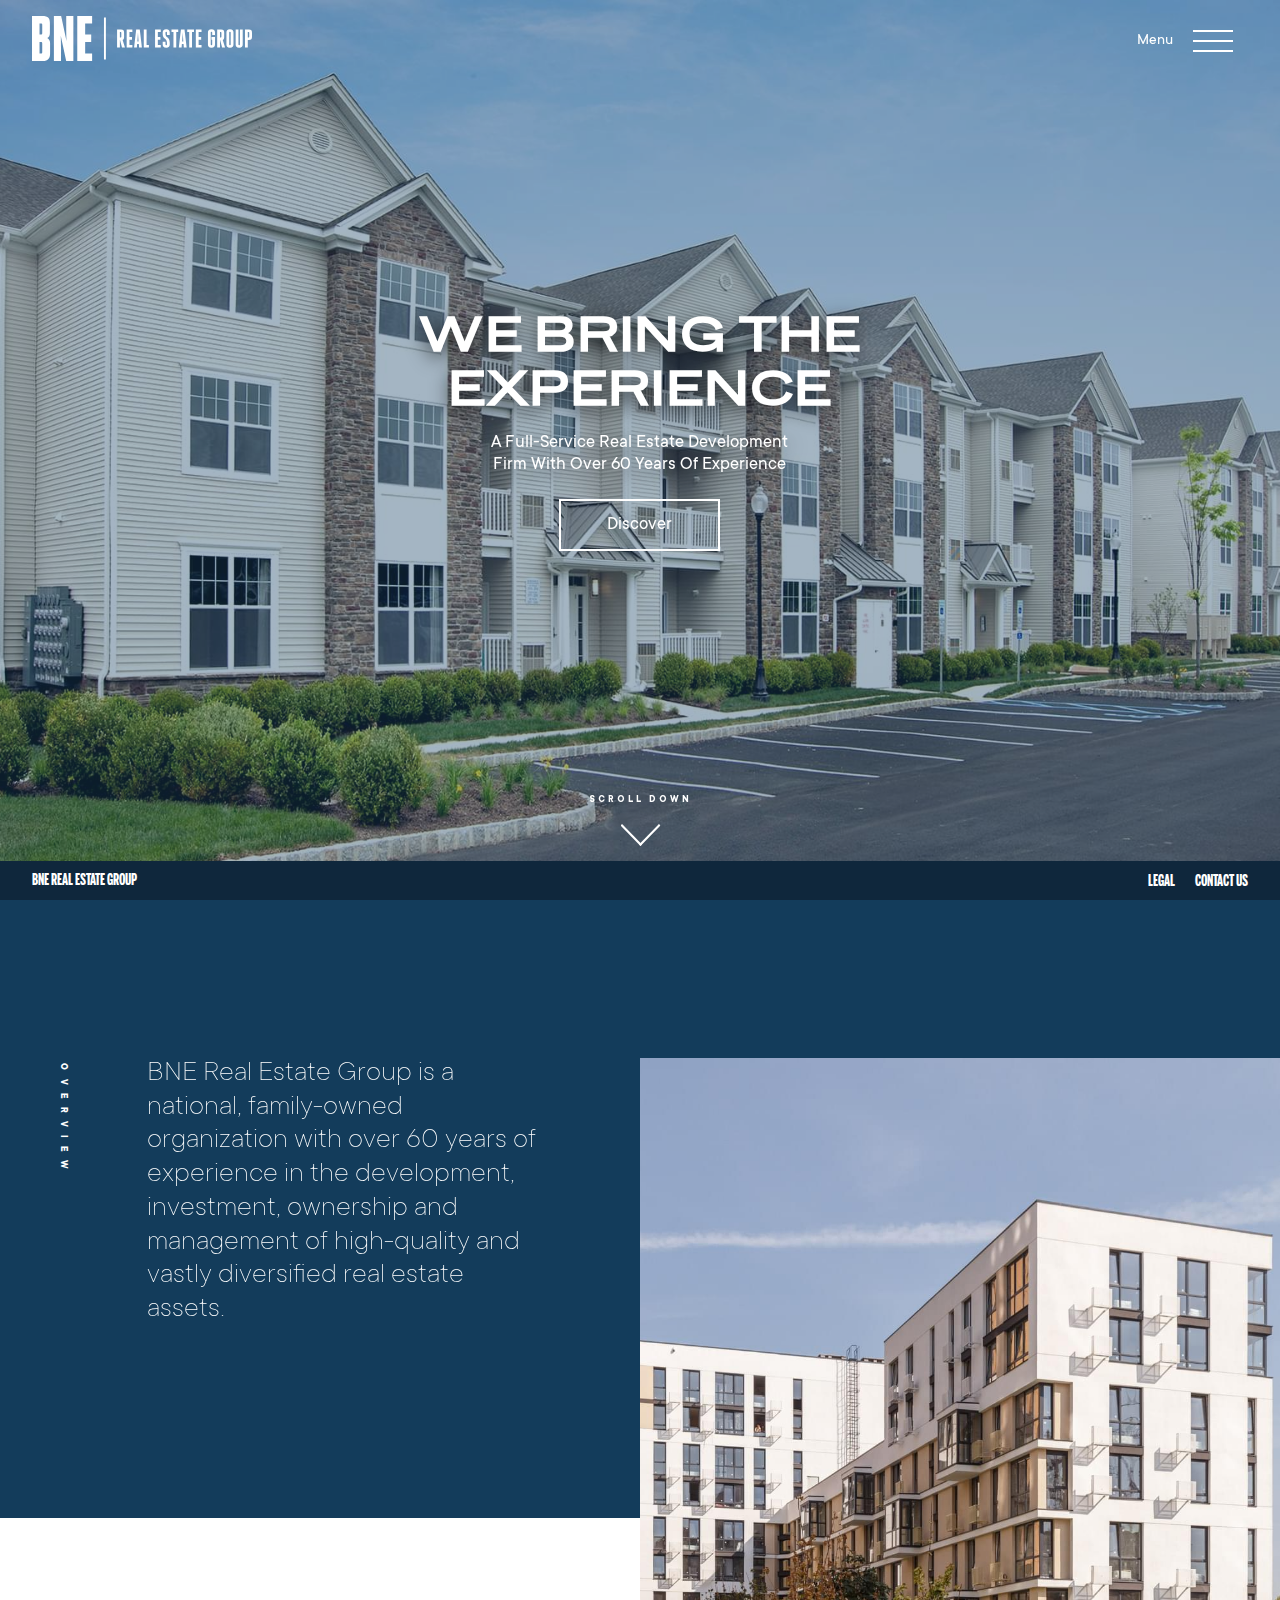
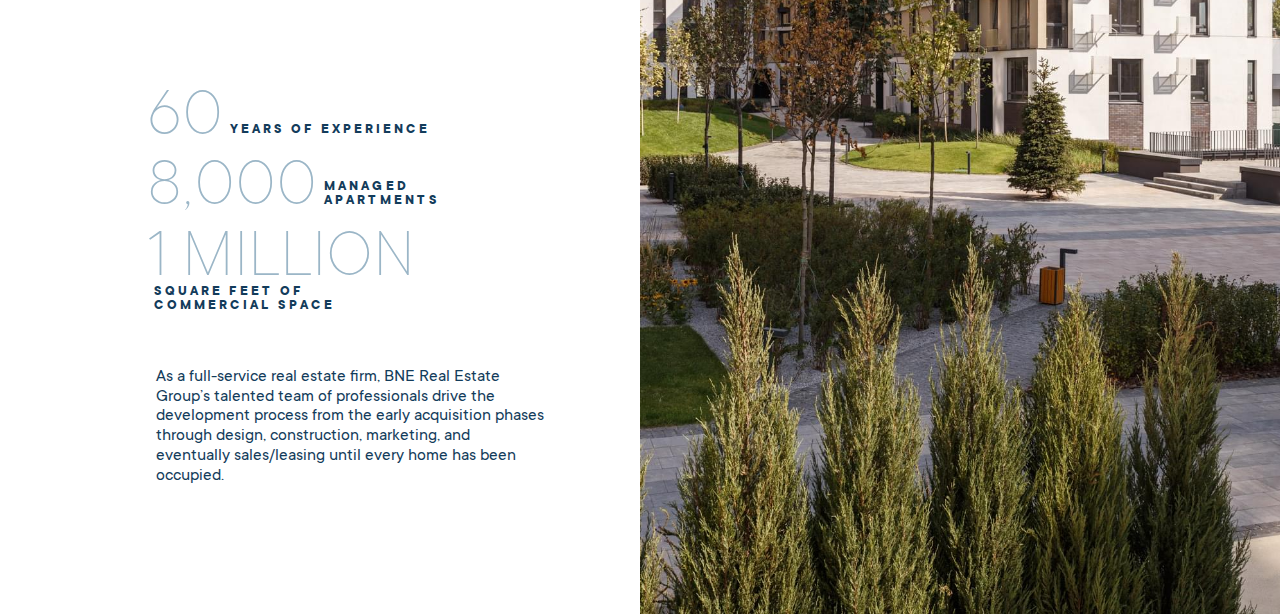
==== index.html @ d5859000 "initial" ====
<!DOCTYPE html>
<html lang="en">

<head>
	<meta charset="utf-8">
	<title>BNE</title>
	<meta name="description" content="BNE">
	<meta name="viewport" content="width=device-width">
	<link rel="icon" href="images/favicon.png">
	<meta property="og:image" content="images/dest/preview.jpg">
	<link rel="stylesheet" href="css/app.min.css">
</head>

<body>

    <section class="top-nav">
        <div class="top-nav__container">
            <a href="#" class="top-nav__logo-link">
                <img src="images/dest/logo-white.svg" alt="BNE Logo" class="top-nav__logo">
            </a>

            <button class="hamburger hamburger--slider" type="button">
                <span class="hamburger-box">
                    <span class="hamburger-inner"></span>
                </span>
            </button>
        </div>
    </section>

	<section class="hero">
		<div class="hero__content">
			<h1 class="uppercase">We bring the<br>experience</h1>
			<p class="capitalize hero__description">A full-service real estate development<br>firm with over 60 years of experience</p>
			<a href="#" class="btn btn_outline">Discover</a>
		</div>

		<a href="#" class="hero__arrow">Scroll down</a>
	</section>

    <section class="footer-tab">
        <div class="footer-tab__container">
            <div class="footer-tab__link-wrap">
                <a href="#" class="footer-tab__link">BNE Real Estate Group</a>
            </div>
            <a href="#" class="footer-tab__link">Legal</a>
            <a href="#" class="footer-tab__link">Contact us</a>
        </div>
    </section>

    <section class="overview">
        <div class="overview__first">
            <div class="overview__container">
                <div class="overview__description">
                    <p class="overview__description-text">
                        BNE Real Estate Group is a national, family-owned organization with over 60 years of experience in the development, investment, ownership and management of high-quality and vastly diversified real estate assets.
                    </p>
                </div>
            </div>
        </div>

        <div class="overview__second">
            <div class="overview__container">
                <div class="overview__description">
                    <div class="overview__row">
                        <div class="overview__highlight">60</div>
                        <div class="overview__highlight-text">Years of experience</div>
                    </div>

                    <div class="overview__row">
                        <div class="overview__highlight">8,000</div>
                        <div class="overview__highlight-text">Managed<br>apartments</div>
                    </div>

                    <div class="overview__row">
                        <div class="overview__highlight">1 million</div>
                    </div>

                    <div class="overview__row">
                        <div class="overview__highlight-text">Square feet of<br>commercial space</div>
                    </div>

                    <p class="overview__text">
                        As a full-service real estate firm, BNE Real Estate Group’s talented team of professionals drive the development process from the early acquisition phases through design, construction, marketing, and eventually sales/leasing until every home has been occupied.
                    </p>
                </div>
            </div>
        </div>

        <div class="overview__demo"></div>
    </section>


	<script src="js/app.min.js"></script>

</body>
</html>
---- css/app.min.css ----
@font-face{font-family:benton-sans-wide;font-style:normal;font-weight:400;src:local("benton-sans-wide"),url(../fonts/benton-sans-wide-medium.woff2) format("woff2")}@font-face{font-family:benton-sans-compressed;font-style:normal;font-weight:400;src:local("benton-sans-compressed"),url(../fonts/benton-sans-compressed.woff2) format("woff2")}@font-face{font-family:TTCommons;font-style:normal;font-weight:300;src:local("TTCommons"),url(../fonts/TTCommons-Thin.woff2) format("woff2")}@font-face{font-family:TTCommons;font-style:normal;font-weight:400;src:local("TTCommons"),url(../fonts/TTCommons-Regular.woff2) format("woff2")}@font-face{font-family:TTCommons;font-style:normal;font-weight:500;src:local("TTCommons"),url(../fonts/TTCommons-Medium.woff2) format("woff2")}@font-face{font-family:TTCommons;font-style:normal;font-weight:700;src:local("TTCommons"),url(../fonts/TTCommons-Bold.woff2) format("woff2")}::-webkit-input-placeholder{color:#666}::-moz-placeholder{color:#666}:-ms-input-placeholder{color:#666}::-ms-input-placeholder{color:#666}::placeholder{color:#666}::-moz-selection{background-color:#0f273c;color:#fff}::selection{background-color:#0f273c;color:#fff}:focus{outline:0}input,textarea{outline:0}input:focus:required:invalid,textarea:focus:required:invalid{border-color:red}input:required:valid,textarea:required:valid{border-color:green}body{font-family:TTCommons,sans-serif;font-size:16px;min-width:320px;position:relative;line-height:1.65;overflow-x:hidden;color:#133c5b}a{-webkit-transition:opacity .15s linear;-o-transition:opacity .15s linear;transition:opacity .15s linear}a:hover{opacity:.7}body{line-height:1}h1{font-family:benton-sans-wide,sans-serif;letter-spacing:.35px;line-height:1.2;font-size:22px}p{line-height:1.12}a{text-decoration:none}.uppercase{text-transform:uppercase}.capitalize{text-transform:capitalize}@media (min-width:768px){.btn,p{font-size:1.2rem}h1{font-size:4vw}}@media (min-width:1150px){h1{font-size:3.5vw}}*{margin:0;padding:0}body,html{width:100%;height:100%}.hero{display:-webkit-box;display:-ms-flexbox;display:flex;-webkit-box-pack:center;-ms-flex-pack:center;justify-content:center;-webkit-box-align:center;-ms-flex-align:center;align-items:center;height:100%;color:#fff;background-color:#0f273c;background-image:url(../images/dest/hero-bg.jpg);background-size:cover;background-repeat:no-repeat;background-position:center;text-shadow:0 5px 20px rgba(0,0,0,.75);text-align:center}.hero:before{content:'';position:absolute;top:0;right:0;bottom:0;left:0;background-color:rgba(27,71,105,.4)}.hero__content{position:relative;z-index:1;margin-top:-39px}.hero__description{margin:1.198vw 0 1.823vw}.hero__arrow{text-decoration:none;color:#fff;z-index:1;position:absolute;bottom:45px;left:50%;-webkit-transform:translateX(-50%);-ms-transform:translateX(-50%);transform:translateX(-50%);font-weight:700;text-transform:uppercase;font-size:10px;letter-spacing:3px}.hero__arrow:after{content:'';display:block;background-image:url(../images/dest/hero-arrow.svg);width:40px;height:40px;padding:13px;background-repeat:no-repeat;background-size:contain;background-position:center;-webkit-box-sizing:border-box;box-sizing:border-box;margin:10px auto 0}.btn{display:inline-block;padding:11px 32px 9px}.btn_outline{border:2px solid #fff;color:#fff;background:0 0}@media (min-width:1150px){.btn{padding:15px 46px 13px}}.footer-tab{background-color:#0f273c;position:fixed;bottom:0;left:0;right:0;z-index:2}.footer-tab__container{display:-webkit-box;display:-ms-flexbox;display:flex;-webkit-box-align:center;-ms-flex-align:center;align-items:center;padding:11px 0 10px;width:95%;margin:0 auto}.footer-tab__link{color:#fff;font-family:benton-sans-compressed,sans-serif;text-transform:uppercase}.footer-tab__link+.footer-tab__link{margin-left:20px}.footer-tab__link-wrap{-webkit-box-flex:1;-ms-flex:1;flex:1}.top-nav{position:fixed;top:0;left:0;right:0;padding:10px 0;z-index:1}.top-nav__container{width:95%;margin:0 auto;display:-webkit-box;display:-ms-flexbox;display:flex;-webkit-box-align:center;-ms-flex-align:center;align-items:center;-webkit-box-pack:justify;-ms-flex-pack:justify;justify-content:space-between}.top-nav__logo-link{display:-webkit-box;display:-ms-flexbox;display:flex;-webkit-box-align:center;-ms-flex-align:center;align-items:center;width:150px;height:35px}.top-nav__logo{display:block;width:100%;height:auto}.top-nav .hamburger{-webkit-transform:translateY(5px);-ms-transform:translateY(5px);transform:translateY(5px)}.top-nav .hamburger-box:after{content:'Menu';position:absolute;left:-20px;top:50%;-webkit-transform:translate(-100%,-50%);-ms-transform:translate(-100%,-50%);transform:translate(-100%,-50%);color:#fff}@media (min-width:768px){.top-nav__logo-link{width:220px;height:53px}}.hamburger{padding:15px 15px;display:inline-block;cursor:pointer;-webkit-transition-property:opacity,-webkit-filter;transition-property:opacity,-webkit-filter;-o-transition-property:opacity,filter;transition-property:opacity,filter;transition-property:opacity,filter,-webkit-filter;-webkit-transition-duration:.15s;-o-transition-duration:.15s;transition-duration:.15s;-webkit-transition-timing-function:linear;-o-transition-timing-function:linear;transition-timing-function:linear;font:inherit;color:inherit;text-transform:none;background-color:transparent;border:0;margin:0;overflow:visible}.hamburger:hover{opacity:.7}.hamburger.is-active:hover{opacity:.7}.hamburger.is-active .hamburger-inner,.hamburger.is-active .hamburger-inner::after,.hamburger.is-active .hamburger-inner::before{background-color:#fff}.hamburger-box{width:40px;height:22px;display:inline-block;position:relative}.hamburger-inner{display:block;top:50%;margin-top:-1px}.hamburger-inner,.hamburger-inner::after,.hamburger-inner::before{width:40px;height:2px;background-color:#fff;border-radius:0;position:absolute;-webkit-transition-property:-webkit-transform;transition-property:-webkit-transform;-o-transition-property:transform;transition-property:transform;transition-property:transform,-webkit-transform;-webkit-transition-duration:.15s;-o-transition-duration:.15s;transition-duration:.15s;-webkit-transition-timing-function:ease;-o-transition-timing-function:ease;transition-timing-function:ease}.hamburger-inner::after,.hamburger-inner::before{content:"";display:block}.hamburger-inner::before{top:-10px}.hamburger-inner::after{bottom:-10px}.hamburger--slider .hamburger-inner{top:1px}.hamburger--slider .hamburger-inner::before{top:10px;-webkit-transition-property:opacity,-webkit-transform;transition-property:opacity,-webkit-transform;-o-transition-property:transform,opacity;transition-property:transform,opacity;transition-property:transform,opacity,-webkit-transform;-webkit-transition-timing-function:ease;-o-transition-timing-function:ease;transition-timing-function:ease;-webkit-transition-duration:.15s;-o-transition-duration:.15s;transition-duration:.15s}.hamburger--slider .hamburger-inner::after{top:20px}.hamburger--slider.is-active .hamburger-inner{-webkit-transform:translate3d(0,10px,0) rotate(45deg);transform:translate3d(0,10px,0) rotate(45deg)}.hamburger--slider.is-active .hamburger-inner::before{-webkit-transform:rotate(-45deg) translate3d(-5.71429px,-8px,0);transform:rotate(-45deg) translate3d(-5.71429px,-8px,0);opacity:0}.hamburger--slider.is-active .hamburger-inner::after{-webkit-transform:translate3d(0,-20px,0) rotate(-90deg);transform:translate3d(0,-20px,0) rotate(-90deg)}.overview{position:relative}.overview__first{background:#133c5b;color:#fff;padding:12.35vw 0 14.9vw;position:relative}.overview__first:after{content:'Overview';position:absolute;left:4.5%;top:12.35vw;text-transform:uppercase;-webkit-transform:rotate(90deg) translateX(-.5em);-ms-transform:rotate(90deg) translateX(-.5em);transform:rotate(90deg) translateX(-.5em);-webkit-transform-origin:left bottom;-ms-transform-origin:left bottom;transform-origin:left bottom;font-weight:700;font-size:8px;letter-spacing:8px}.overview__second{padding:13vw 0 10vw;background-color:#0f273c}.overview__container{width:77%;margin:0 auto}.overview__description{-webkit-box-sizing:border-box;box-sizing:border-box;position:relative;z-index:1;text-shadow:#000 0 0 4px}.overview__description-text{font-weight:300;font-size:19px}.overview__demo{position:absolute;top:8.35vw;bottom:8.35vw;width:65%;right:0;background-image:url(../images/dest/overview-demo.jpg);background-position:center;background-repeat:no-repeat;background-size:cover}.overview__row{display:-webkit-box;display:-ms-flexbox;display:flex;-webkit-box-align:end;-ms-flex-align:end;align-items:flex-end}.overview__row:last-of-type .overview__highlight-text{top:-.25em}.overview__highlight{font-size:46px;font-weight:300;color:#fff;text-transform:uppercase}.overview__highlight-text{color:#fff;font-size:12px;text-transform:uppercase;font-weight:700;letter-spacing:3px;margin-left:.5em;position:relative;top:-.85em}.overview__text{color:#fff;margin:1.5em 0 0 .25em}@media (min-width:768px){.overview__description{width:50%;padding-right:7.4vw;text-shadow:none}.overview__second{background-color:#fff}.overview__highlight{color:#9bb6c7}.overview__highlight-text{color:#133c5b}.overview__text{color:#133c5b}.overview__demo{top:12.35vw;bottom:0;width:50%}}@media (min-width:1150px){.overview__first:after{font-size:10px}.overview__description-text{font-size:2.35vw}.overview__highlight{font-size:5.5vw}.overview__highlight-text{font-size:1.1vw;top:-1.25em}.overview__row:last-of-type .overview__highlight-text{top:-.75em}.overview__text{font-size:1.1rem;margin:2.5em 0 0 .5em}}
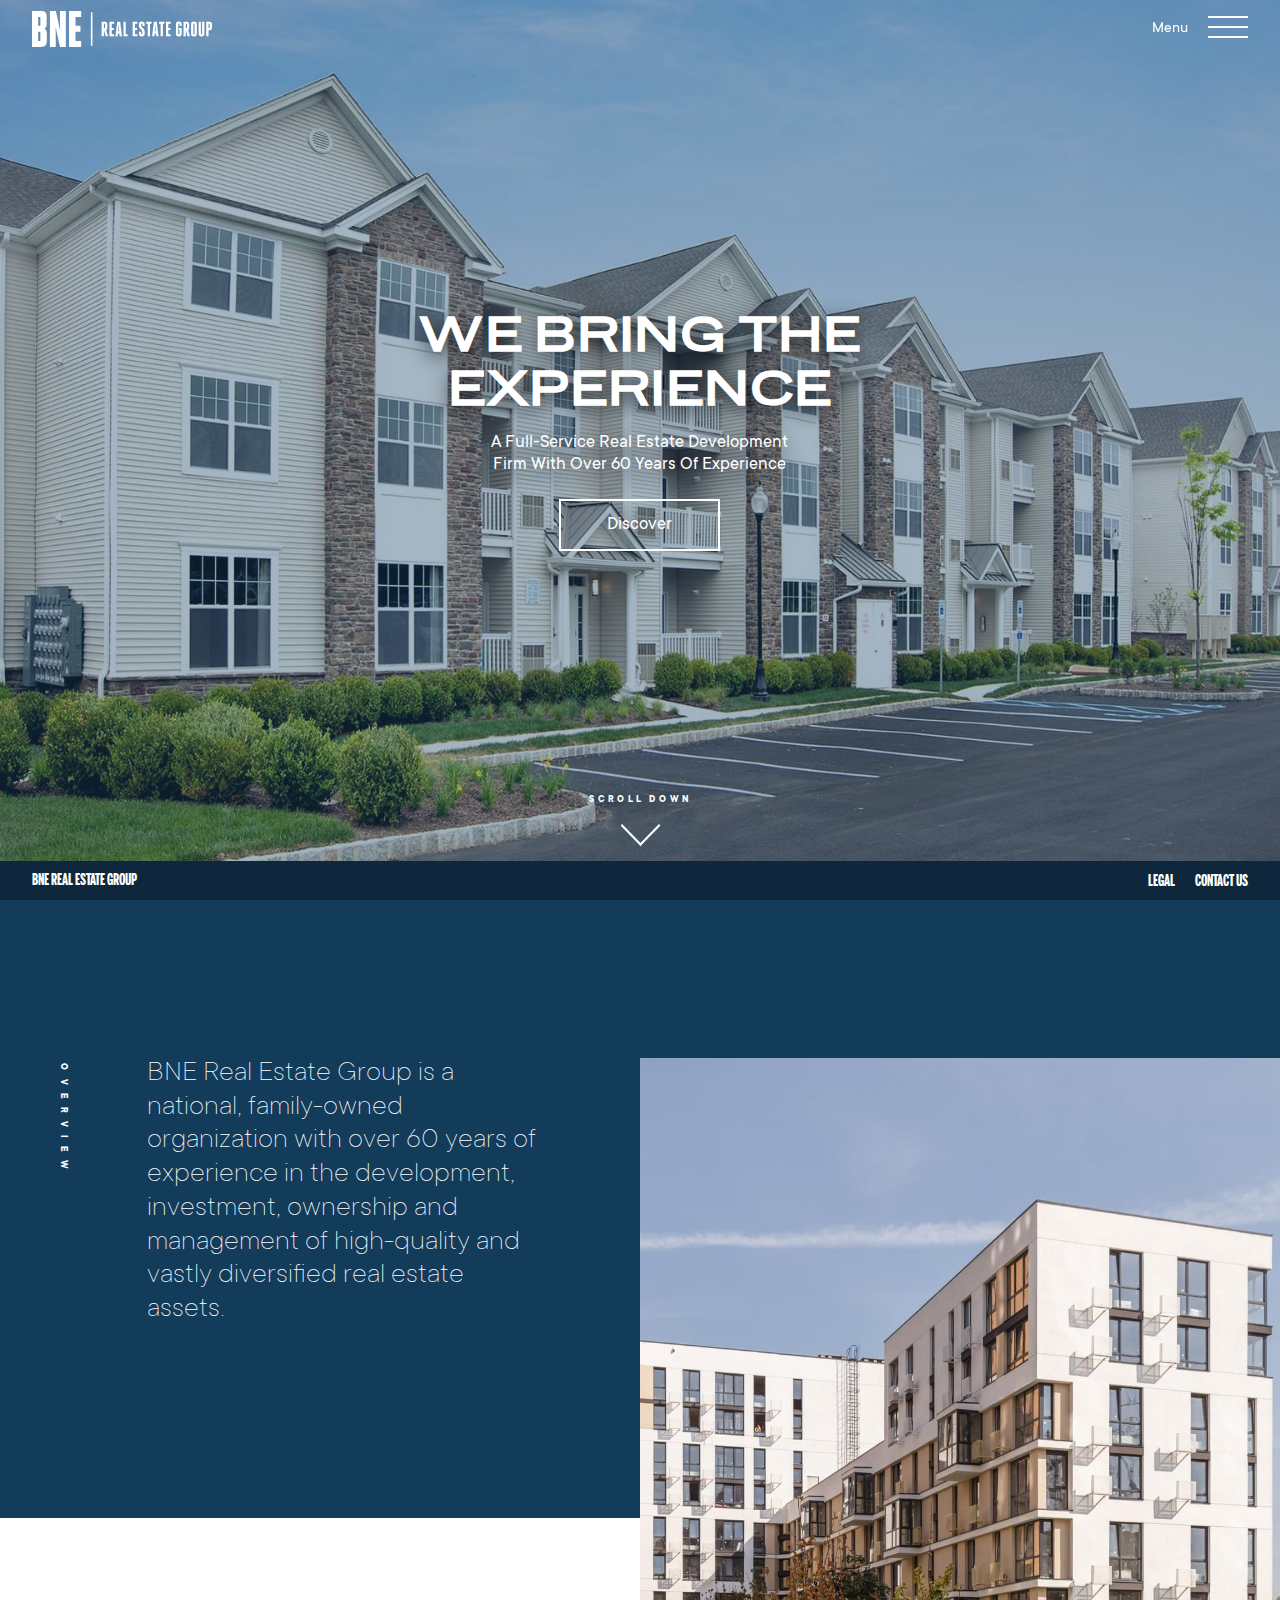
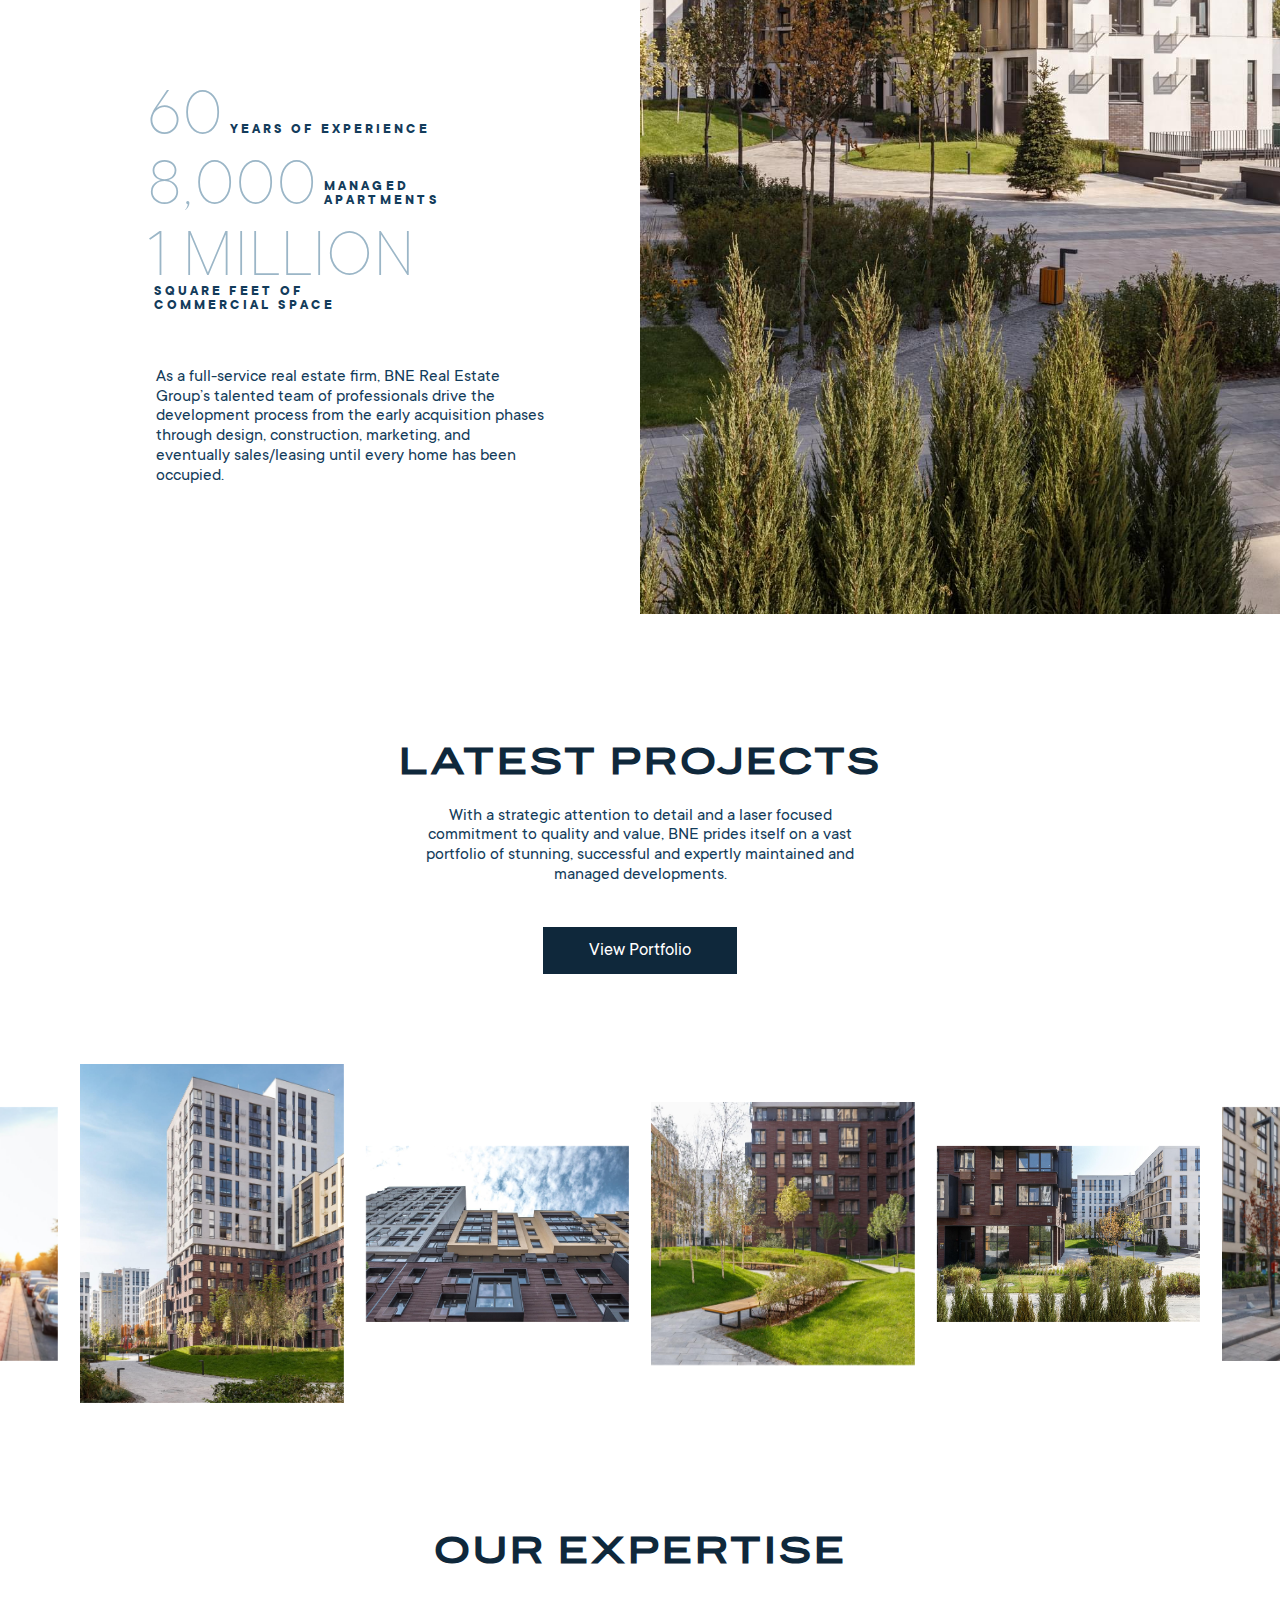
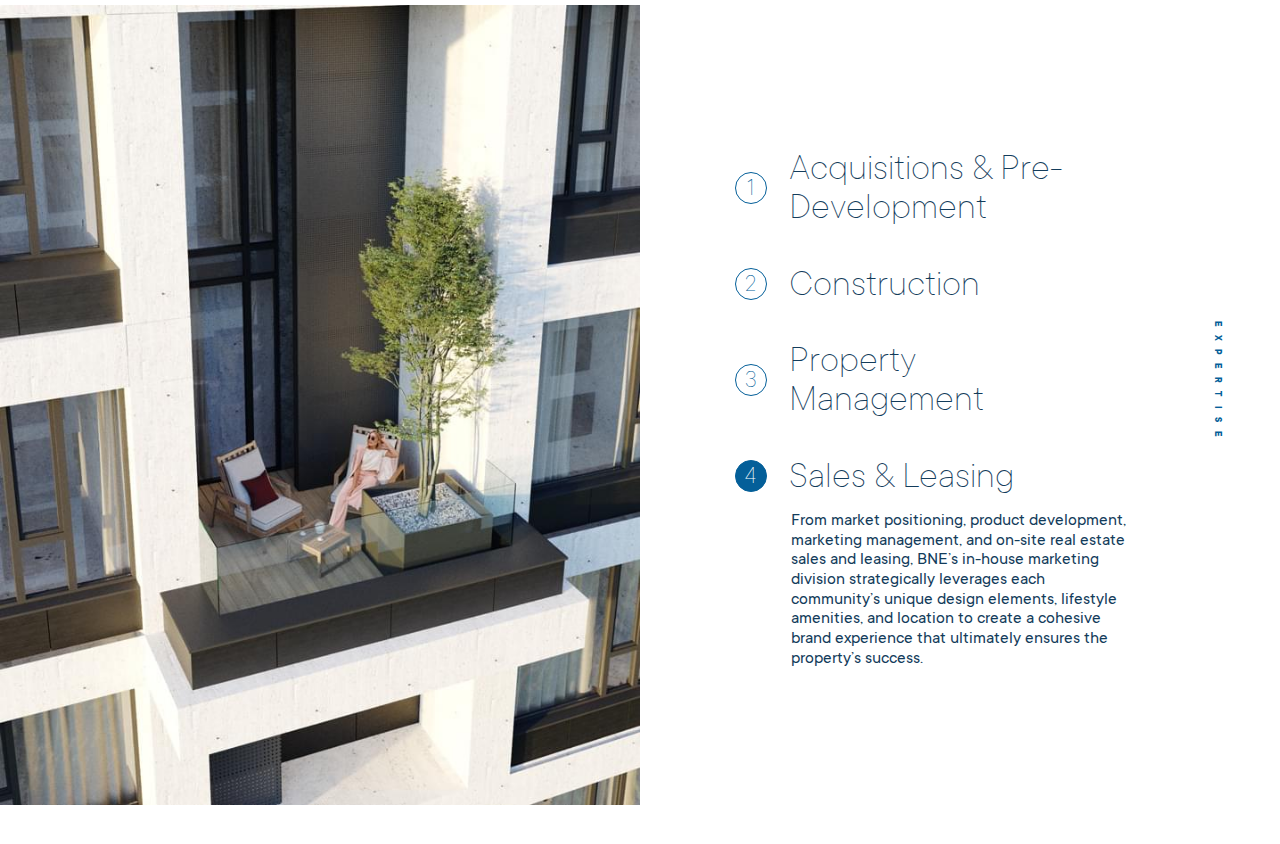
==== commit 15d7f2c6: "fixes" ====
--- a/index.html
+++ b/index.html
@@ -8,6 +8,11 @@
 	<meta name="viewport" content="width=device-width">
 	<link rel="icon" href="images/favicon.png">
 	<meta property="og:image" content="images/dest/preview.jpg">
+
+    <link rel="stylesheet" href="libs/owl-carousel/assets/owl.carousel.min.css" />
+    <link rel="stylesheet" href="libs/fancybox/jquery.fancybox.min.css" />
+    <link rel="stylesheet" href="libs/accordion/accordion.min.css" />
+
 	<link rel="stylesheet" href="css/app.min.css">
 </head>
 
@@ -89,8 +94,163 @@
         <div class="overview__demo"></div>
     </section>
 
+    <section class="latest-projects">
+        <h2>Latest projects</h2>
+        <p class="latest-projects__description">
+            With a strategic attention to detail and a laser focused commitment
+            to quality and value, BNE prides itself on a vast portfolio of stunning,
+            successful and expertly maintained and managed developments.
+        </p>
+        <a href="#" class="btn btn_solid latest-projects__btn">View Portfolio</a>
+
+        <!--TODO: replace img src with thumbnail instead of full-size image-->
+        <div class="owl-carousel latest-projects__slider">
+            <div class="latest-projects__slider-item">
+                <a data-fancybox="gallery" href="images/dest/latest-projects-slide-4.jpg">
+                    <img src="images/dest/latest-projects-slide-4.jpg" alt="Latest Project Photo">
+                </a>
+            </div>
+            <div class="latest-projects__slider-item">
+                <a data-fancybox="gallery" href="images/dest/latest-projects-slide-5.jpg">
+                    <img src="images/dest/latest-projects-slide-5.jpg" alt="Latest Project Photo">
+                </a>
+            </div>
+            <div class="latest-projects__slider-item">
+                <a data-fancybox="gallery" href="images/dest/latest-projects-slide-3.jpg">
+                    <img src="images/dest/latest-projects-slide-3.jpg" alt="Latest Project Photo">
+                </a>
+            </div>
+            <div class="latest-projects__slider-item">
+                <a data-fancybox="gallery" href="images/dest/latest-projects-slide-2.jpg">
+                    <img src="images/dest/latest-projects-slide-2.jpg" alt="Latest Project Photo">
+                </a>
+            </div>
+            <div class="latest-projects__slider-item">
+                <a data-fancybox="gallery" href="images/dest/latest-projects-slide-1.jpg">
+                    <img src="images/dest/latest-projects-slide-1.jpg" alt="Latest Project Photo">
+                </a>
+            </div>
+        </div>
+    </section>
+
+    <section class="expertise">
+        <h2 class="expertise__heading">Our expertise</h2>
+        
+        <div class="expertise__row">
+            <div class="expertise__col">
+                <img src="images/dest/expertise-demo.jpg" alt="Expertise Image" class="expertise__img">
+            </div>
+            <div class="expertise__col expertise__col_content">
+                <div class="accordion-container expertise__accordion">
+                    <div class="ac">
+                        <div class="ac-q" tabindex="0">
+                            <span class="expertise__accordion-number">1</span>
+                            Acquisitions &<br> Pre-Development
+                        </div>
+                        <div class="ac-a">
+                            <p>From market positioning, product development, marketing management, and on-site real estate sales and leasing, BNE’s in-house marketing division strategically leverages each community’s unique design elements, lifestyle amenities, and location to create a cohesive brand experience that ultimately ensures the property’s success.</p>
+                        </div>
+                    </div>
+
+                    <div class="ac">
+                        <div class="ac-q" tabindex="0">
+                            <span class="expertise__accordion-number">2</span>
+                            Construction
+                        </div>
+                        <div class="ac-a">
+                            <p>From market positioning, product development, marketing management, and on-site real estate sales and leasing, BNE’s in-house marketing division strategically leverages each community’s unique design elements, lifestyle amenities, and location to create a cohesive brand experience that ultimately ensures the property’s success.</p>
+                        </div>
+                    </div>
+
+                    <div class="ac">
+                        <div class="ac-q" tabindex="0">
+                            <span class="expertise__accordion-number">3</span>
+                            Property<br> Management
+                        </div>
+                        <div class="ac-a">
+                            <p>From market positioning, product development, marketing management, and on-site real estate sales and leasing, BNE’s in-house marketing division strategically leverages each community’s unique design elements, lifestyle amenities, and location to create a cohesive brand experience that ultimately ensures the property’s success.</p>
+                        </div>
+                    </div>
+
+                    <div class="ac">
+                        <div class="ac-q" tabindex="0">
+                            <span class="expertise__accordion-number">4</span>
+                            Sales & Leasing
+                        </div>
+                        <div class="ac-a">
+                            <p>From market positioning, product development, marketing management, and on-site real estate sales and leasing, BNE’s in-house marketing division strategically leverages each community’s unique design elements, lifestyle amenities, and location to create a cohesive brand experience that ultimately ensures the property’s success.</p>
+                        </div>
+                    </div>
+                </div>
+            </div>
+        </div>
+    </section>
+
+    <script src="libs/jquery/jquery.min.js"></script>
+    <script src="libs/owl-carousel/owl.carousel.min.js"></script>
+    <script src="libs/fancybox/jquery.fancybox.min.js"></script>
+    <script src="libs/accordion/accordion.min.js"></script>
 
 	<script src="js/app.min.js"></script>
+
+    <script>
+        $(document).ready(function(){
+            $('.owl-carousel').owlCarousel({
+                margin: 22,
+                loop: true,
+                center: true,
+                nav: true,
+                dots: false,
+                responsive:{
+                    0:{
+                        items:1,
+                        stagePadding: 60,
+                    },
+                    768:{
+                        items:3,
+                        stagePadding: 80,
+                    },
+                    1150:{
+                        items:4,
+                        center: false,
+                        stagePadding: 80,
+                    },
+                }
+            });
+
+            $('[data-fancybox="gallery"]').fancybox({
+                loop: true,
+                infobar: false,
+                buttons: [
+                    //"zoom",
+                    "share",
+                    "slideShow",
+                    "fullScreen",
+                    //"download",
+                    //"thumbs",
+                    "close"
+                ],
+            });
+
+            new Accordion('.accordion-container', {
+                itemNumber: 3,
+                showItem: true,
+                onToggle: function(currentElement, allElements) {
+                    console.log(currentElement);
+                }
+            });
+
+            $(window).scroll(function() {
+                var scroll = $(window).scrollTop();
+
+                if (scroll >= 150) {
+                    $(".top-nav").addClass("top-nav_solid");
+                } else {
+                    $(".top-nav").removeClass("top-nav_solid");
+                }
+            });
+        });
+    </script>
 
 </body>
 </html>
--- a/libs/accordion/accordion.min.css
+++ b/libs/accordion/accordion.min.css
@@ -0,0 +1,10 @@
+@charset "UTF-8";
+/*!
+ * Accordion v2.8.0
+ * Simple accordion created in pure Javascript.
+ * https://github.com/michu2k/Accordion
+ *
+ * Copyright 2017-2019 Michał Strumpf
+ * Published under MIT License
+ */
+.ac{margin-top:10px;box-sizing:border-box}.ac>.ac-q{padding:10px 30px 10px 10px;margin:0;text-decoration:none;display:block;cursor:pointer;position:relative}.ac>.ac-q::after{content:'+';text-align:center;width:15px;right:10px;top:50%;-webkit-transform:translate(0,-50%);transform:translate(0,-50%);position:absolute}.ac>.ac-a{overflow:hidden;-webkit-transition-property:all;transition-property:all;-webkit-transition-timing-function:ease;transition-timing-function:ease}.ac>.ac-a p{margin:0;padding:10px}.ac.js-enabled>.ac-a{visibility:hidden}.ac.is-active>.ac-a{visibility:visible}.ac.is-active>.ac-q::after{content:'\2013'}--- a/css/app.min.css
+++ b/css/app.min.css
@@ -1 +1 @@
-@font-face{font-family:benton-sans-wide;font-style:normal;font-weight:400;src:local("benton-sans-wide"),url(../fonts/benton-sans-wide-medium.woff2) format("woff2")}@font-face{font-family:benton-sans-compressed;font-style:normal;font-weight:400;src:local("benton-sans-compressed"),url(../fonts/benton-sans-compressed.woff2) format("woff2")}@font-face{font-family:TTCommons;font-style:normal;font-weight:300;src:local("TTCommons"),url(../fonts/TTCommons-Thin.woff2) format("woff2")}@font-face{font-family:TTCommons;font-style:normal;font-weight:400;src:local("TTCommons"),url(../fonts/TTCommons-Regular.woff2) format("woff2")}@font-face{font-family:TTCommons;font-style:normal;font-weight:500;src:local("TTCommons"),url(../fonts/TTCommons-Medium.woff2) format("woff2")}@font-face{font-family:TTCommons;font-style:normal;font-weight:700;src:local("TTCommons"),url(../fonts/TTCommons-Bold.woff2) format("woff2")}::-webkit-input-placeholder{color:#666}::-moz-placeholder{color:#666}:-ms-input-placeholder{color:#666}::-ms-input-placeholder{color:#666}::placeholder{color:#666}::-moz-selection{background-color:#0f273c;color:#fff}::selection{background-color:#0f273c;color:#fff}:focus{outline:0}input,textarea{outline:0}input:focus:required:invalid,textarea:focus:required:invalid{border-color:red}input:required:valid,textarea:required:valid{border-color:green}body{font-family:TTCommons,sans-serif;font-size:16px;min-width:320px;position:relative;line-height:1.65;overflow-x:hidden;color:#133c5b}a{-webkit-transition:opacity .15s linear;-o-transition:opacity .15s linear;transition:opacity .15s linear}a:hover{opacity:.7}body{line-height:1}h1{font-family:benton-sans-wide,sans-serif;letter-spacing:.35px;line-height:1.2;font-size:22px}p{line-height:1.12}a{text-decoration:none}.uppercase{text-transform:uppercase}.capitalize{text-transform:capitalize}@media (min-width:768px){.btn,p{font-size:1.2rem}h1{font-size:4vw}}@media (min-width:1150px){h1{font-size:3.5vw}}*{margin:0;padding:0}body,html{width:100%;height:100%}.hero{display:-webkit-box;display:-ms-flexbox;display:flex;-webkit-box-pack:center;-ms-flex-pack:center;justify-content:center;-webkit-box-align:center;-ms-flex-align:center;align-items:center;height:100%;color:#fff;background-color:#0f273c;background-image:url(../images/dest/hero-bg.jpg);background-size:cover;background-repeat:no-repeat;background-position:center;text-shadow:0 5px 20px rgba(0,0,0,.75);text-align:center}.hero:before{content:'';position:absolute;top:0;right:0;bottom:0;left:0;background-color:rgba(27,71,105,.4)}.hero__content{position:relative;z-index:1;margin-top:-39px}.hero__description{margin:1.198vw 0 1.823vw}.hero__arrow{text-decoration:none;color:#fff;z-index:1;position:absolute;bottom:45px;left:50%;-webkit-transform:translateX(-50%);-ms-transform:translateX(-50%);transform:translateX(-50%);font-weight:700;text-transform:uppercase;font-size:10px;letter-spacing:3px}.hero__arrow:after{content:'';display:block;background-image:url(../images/dest/hero-arrow.svg);width:40px;height:40px;padding:13px;background-repeat:no-repeat;background-size:contain;background-position:center;-webkit-box-sizing:border-box;box-sizing:border-box;margin:10px auto 0}.btn{display:inline-block;padding:11px 32px 9px}.btn_outline{border:2px solid #fff;color:#fff;background:0 0}@media (min-width:1150px){.btn{padding:15px 46px 13px}}.footer-tab{background-color:#0f273c;position:fixed;bottom:0;left:0;right:0;z-index:2}.footer-tab__container{display:-webkit-box;display:-ms-flexbox;display:flex;-webkit-box-align:center;-ms-flex-align:center;align-items:center;padding:11px 0 10px;width:95%;margin:0 auto}.footer-tab__link{color:#fff;font-family:benton-sans-compressed,sans-serif;text-transform:uppercase}.footer-tab__link+.footer-tab__link{margin-left:20px}.footer-tab__link-wrap{-webkit-box-flex:1;-ms-flex:1;flex:1}.top-nav{position:fixed;top:0;left:0;right:0;padding:10px 0;z-index:1}.top-nav__container{width:95%;margin:0 auto;display:-webkit-box;display:-ms-flexbox;display:flex;-webkit-box-align:center;-ms-flex-align:center;align-items:center;-webkit-box-pack:justify;-ms-flex-pack:justify;justify-content:space-between}.top-nav__logo-link{display:-webkit-box;display:-ms-flexbox;display:flex;-webkit-box-align:center;-ms-flex-align:center;align-items:center;width:150px;height:35px}.top-nav__logo{display:block;width:100%;height:auto}.top-nav .hamburger{-webkit-transform:translateY(5px);-ms-transform:translateY(5px);transform:translateY(5px)}.top-nav .hamburger-box:after{content:'Menu';position:absolute;left:-20px;top:50%;-webkit-transform:translate(-100%,-50%);-ms-transform:translate(-100%,-50%);transform:translate(-100%,-50%);color:#fff}@media (min-width:768px){.top-nav__logo-link{width:220px;height:53px}}.hamburger{padding:15px 15px;display:inline-block;cursor:pointer;-webkit-transition-property:opacity,-webkit-filter;transition-property:opacity,-webkit-filter;-o-transition-property:opacity,filter;transition-property:opacity,filter;transition-property:opacity,filter,-webkit-filter;-webkit-transition-duration:.15s;-o-transition-duration:.15s;transition-duration:.15s;-webkit-transition-timing-function:linear;-o-transition-timing-function:linear;transition-timing-function:linear;font:inherit;color:inherit;text-transform:none;background-color:transparent;border:0;margin:0;overflow:visible}.hamburger:hover{opacity:.7}.hamburger.is-active:hover{opacity:.7}.hamburger.is-active .hamburger-inner,.hamburger.is-active .hamburger-inner::after,.hamburger.is-active .hamburger-inner::before{background-color:#fff}.hamburger-box{width:40px;height:22px;display:inline-block;position:relative}.hamburger-inner{display:block;top:50%;margin-top:-1px}.hamburger-inner,.hamburger-inner::after,.hamburger-inner::before{width:40px;height:2px;background-color:#fff;border-radius:0;position:absolute;-webkit-transition-property:-webkit-transform;transition-property:-webkit-transform;-o-transition-property:transform;transition-property:transform;transition-property:transform,-webkit-transform;-webkit-transition-duration:.15s;-o-transition-duration:.15s;transition-duration:.15s;-webkit-transition-timing-function:ease;-o-transition-timing-function:ease;transition-timing-function:ease}.hamburger-inner::after,.hamburger-inner::before{content:"";display:block}.hamburger-inner::before{top:-10px}.hamburger-inner::after{bottom:-10px}.hamburger--slider .hamburger-inner{top:1px}.hamburger--slider .hamburger-inner::before{top:10px;-webkit-transition-property:opacity,-webkit-transform;transition-property:opacity,-webkit-transform;-o-transition-property:transform,opacity;transition-property:transform,opacity;transition-property:transform,opacity,-webkit-transform;-webkit-transition-timing-function:ease;-o-transition-timing-function:ease;transition-timing-function:ease;-webkit-transition-duration:.15s;-o-transition-duration:.15s;transition-duration:.15s}.hamburger--slider .hamburger-inner::after{top:20px}.hamburger--slider.is-active .hamburger-inner{-webkit-transform:translate3d(0,10px,0) rotate(45deg);transform:translate3d(0,10px,0) rotate(45deg)}.hamburger--slider.is-active .hamburger-inner::before{-webkit-transform:rotate(-45deg) translate3d(-5.71429px,-8px,0);transform:rotate(-45deg) translate3d(-5.71429px,-8px,0);opacity:0}.hamburger--slider.is-active .hamburger-inner::after{-webkit-transform:translate3d(0,-20px,0) rotate(-90deg);transform:translate3d(0,-20px,0) rotate(-90deg)}.overview{position:relative}.overview__first{background:#133c5b;color:#fff;padding:12.35vw 0 14.9vw;position:relative}.overview__first:after{content:'Overview';position:absolute;left:4.5%;top:12.35vw;text-transform:uppercase;-webkit-transform:rotate(90deg) translateX(-.5em);-ms-transform:rotate(90deg) translateX(-.5em);transform:rotate(90deg) translateX(-.5em);-webkit-transform-origin:left bottom;-ms-transform-origin:left bottom;transform-origin:left bottom;font-weight:700;font-size:8px;letter-spacing:8px}.overview__second{padding:13vw 0 10vw;background-color:#0f273c}.overview__container{width:77%;margin:0 auto}.overview__description{-webkit-box-sizing:border-box;box-sizing:border-box;position:relative;z-index:1;text-shadow:#000 0 0 4px}.overview__description-text{font-weight:300;font-size:19px}.overview__demo{position:absolute;top:8.35vw;bottom:8.35vw;width:65%;right:0;background-image:url(../images/dest/overview-demo.jpg);background-position:center;background-repeat:no-repeat;background-size:cover}.overview__row{display:-webkit-box;display:-ms-flexbox;display:flex;-webkit-box-align:end;-ms-flex-align:end;align-items:flex-end}.overview__row:last-of-type .overview__highlight-text{top:-.25em}.overview__highlight{font-size:46px;font-weight:300;color:#fff;text-transform:uppercase}.overview__highlight-text{color:#fff;font-size:12px;text-transform:uppercase;font-weight:700;letter-spacing:3px;margin-left:.5em;position:relative;top:-.85em}.overview__text{color:#fff;margin:1.5em 0 0 .25em}@media (min-width:768px){.overview__description{width:50%;padding-right:7.4vw;text-shadow:none}.overview__second{background-color:#fff}.overview__highlight{color:#9bb6c7}.overview__highlight-text{color:#133c5b}.overview__text{color:#133c5b}.overview__demo{top:12.35vw;bottom:0;width:50%}}@media (min-width:1150px){.overview__first:after{font-size:10px}.overview__description-text{font-size:2.35vw}.overview__highlight{font-size:5.5vw}.overview__highlight-text{font-size:1.1vw;top:-1.25em}.overview__row:last-of-type .overview__highlight-text{top:-.75em}.overview__text{font-size:1.1rem;margin:2.5em 0 0 .5em}}+@font-face{font-family:benton-sans-wide;font-style:normal;font-weight:400;src:local("benton-sans-wide"),url(../fonts/benton-sans-wide-medium.woff2) format("woff2")}@font-face{font-family:benton-sans-compressed;font-style:normal;font-weight:400;src:local("benton-sans-compressed"),url(../fonts/benton-sans-compressed.woff2) format("woff2")}@font-face{font-family:TTCommons;font-style:normal;font-weight:300;src:local("TTCommons"),url(../fonts/TTCommons-Thin.woff2) format("woff2")}@font-face{font-family:TTCommons;font-style:normal;font-weight:400;src:local("TTCommons"),url(../fonts/TTCommons-Regular.woff2) format("woff2")}@font-face{font-family:TTCommons;font-style:normal;font-weight:500;src:local("TTCommons"),url(../fonts/TTCommons-Medium.woff2) format("woff2")}@font-face{font-family:TTCommons;font-style:normal;font-weight:700;src:local("TTCommons"),url(../fonts/TTCommons-Bold.woff2) format("woff2")}::-webkit-input-placeholder{color:#666}::-moz-placeholder{color:#666}:-ms-input-placeholder{color:#666}::-ms-input-placeholder{color:#666}::placeholder{color:#666}::-moz-selection{background-color:#0f273c;color:#fff}::selection{background-color:#0f273c;color:#fff}:focus{outline:0}input,textarea{outline:0}input:focus:required:invalid,textarea:focus:required:invalid{border-color:red}input:required:valid,textarea:required:valid{border-color:green}body{font-family:TTCommons,sans-serif;font-size:16px;min-width:320px;position:relative;line-height:1.65;overflow-x:hidden;color:#133c5b}a{-webkit-transition:opacity .15s linear;-o-transition:opacity .15s linear;transition:opacity .15s linear}a:hover{opacity:.7}body{line-height:1}h1{font-family:benton-sans-wide,sans-serif;letter-spacing:.35px;line-height:1.2;font-size:24px}h2{font-family:benton-sans-wide,sans-serif;font-size:22px;line-height:1.2;letter-spacing:3px;color:#0f283b;text-transform:uppercase;text-align:center}p{line-height:1.12}a{text-decoration:none}.uppercase{text-transform:uppercase}.capitalize{text-transform:capitalize}@media (min-width:768px){p{font-size:1.1rem}.btn{font-size:1.2rem}h1{font-size:4vw}h2{font-size:3vw}}@media (min-width:1150px){h1{font-size:3.5vw}h2{font-size:2.75vw}}*{margin:0;padding:0}body,html{width:100%;height:100%}.hero{display:-webkit-box;display:-ms-flexbox;display:flex;-webkit-box-pack:center;-ms-flex-pack:center;justify-content:center;-webkit-box-align:center;-ms-flex-align:center;align-items:center;height:100%;color:#fff;background-color:#0f273c;background-image:url(../images/dest/hero-bg.jpg);background-size:cover;background-repeat:no-repeat;background-position:center;text-shadow:0 5px 20px rgba(0,0,0,.75);text-align:center}.hero:before{content:'';position:absolute;top:0;right:0;bottom:0;left:0;background-color:rgba(27,71,105,.4)}.hero__content{position:relative;z-index:1;margin-top:-39px}@media (orientation:landscape){.hero__content{margin-top:0}}.hero__description{margin:14px 0 18px}.hero__arrow{text-decoration:none;color:#fff;z-index:1;position:absolute;bottom:45px;left:50%;-webkit-transform:translateX(-50%);-ms-transform:translateX(-50%);transform:translateX(-50%);font-weight:700;text-transform:uppercase;font-size:10px;letter-spacing:3px}@media (orientation:landscape){.hero__arrow{display:none}}.hero__arrow:after{content:'';display:block;background-image:url(../images/dest/hero-arrow.svg);width:40px;height:40px;padding:13px;background-repeat:no-repeat;background-size:contain;background-position:center;-webkit-box-sizing:border-box;box-sizing:border-box;margin:10px auto 0}@media (min-width:768px){.hero__description{font-size:1.2rem;margin:1.198vw 0 1.823vw}}@media (min-width:768px) and (orientation:landscape) and (min-height:479px){.hero__arrow{display:block}.hero__content{margin-top:-39px}}.btn{display:inline-block;padding:11px 32px 9px}.btn_outline{border:2px solid #fff;color:#fff;background:0 0}.btn_solid{color:#fff;background-color:#0f283b}@media (min-width:1150px){.btn{padding:15px 46px 13px}}.footer-tab{background-color:#0f273c;position:fixed;bottom:0;left:0;right:0;z-index:2}.footer-tab__container{display:-webkit-box;display:-ms-flexbox;display:flex;-webkit-box-align:center;-ms-flex-align:center;align-items:center;padding:8px 0 7px;width:95%;margin:0 auto}.footer-tab__link{color:#fff;font-family:benton-sans-compressed,sans-serif;text-transform:uppercase;font-size:14px}.footer-tab__link+.footer-tab__link{margin-left:20px}.footer-tab__link-wrap{-webkit-box-flex:1;-ms-flex:1;flex:1}@media (min-width:768px){.footer-tab__link{font-size:16px}.footer-tab__container{padding:11px 0 10px}}.top-nav{position:fixed;top:0;left:0;right:0;padding:2px 0;z-index:3;-webkit-transition:background-color .5s linear;-o-transition:background-color .5s linear;transition:background-color .5s linear}.top-nav_solid{background-color:rgba(19,60,91,.75)}.top-nav__container{width:95%;margin:0 auto;display:-webkit-box;display:-ms-flexbox;display:flex;-webkit-box-align:center;-ms-flex-align:center;align-items:center;-webkit-box-pack:justify;-ms-flex-pack:justify;justify-content:space-between}.top-nav__logo-link{display:-webkit-box;display:-ms-flexbox;display:flex;-webkit-box-align:center;-ms-flex-align:center;align-items:center;width:150px;height:35px;-webkit-transform:translateY(-1px);-ms-transform:translateY(-1px);transform:translateY(-1px)}.top-nav__logo{display:block;width:100%;height:auto}.top-nav .hamburger{padding:10px;-webkit-transform:translateY(2px);-ms-transform:translateY(2px);transform:translateY(2px)}.top-nav .hamburger-box:after{content:'Menu';position:absolute;left:-12px;top:50%;-webkit-transform:translate(-100%,-50%);-ms-transform:translate(-100%,-50%);transform:translate(-100%,-50%);color:#fff;margin-top:2px;font-size:14px}@media (min-width:768px) and (min-height:480px){.top-nav{padding:.35vw 0}.top-nav__logo-link{width:180px;height:40px}.top-nav .hamburger{padding:12px;-webkit-transform:translateX(12px);-ms-transform:translateX(12px);transform:translateX(12px)}.top-nav .hamburger-box:after{left:-20px;font-size:16px}}.hamburger{padding:15px 15px;display:inline-block;cursor:pointer;-webkit-transition-property:opacity,-webkit-filter;transition-property:opacity,-webkit-filter;-o-transition-property:opacity,filter;transition-property:opacity,filter;transition-property:opacity,filter,-webkit-filter;-webkit-transition-duration:.15s;-o-transition-duration:.15s;transition-duration:.15s;-webkit-transition-timing-function:linear;-o-transition-timing-function:linear;transition-timing-function:linear;font:inherit;color:inherit;text-transform:none;background-color:transparent;border:0;margin:0;overflow:visible}.hamburger:hover{opacity:.7}.hamburger.is-active:hover{opacity:.7}.hamburger.is-active .hamburger-inner,.hamburger.is-active .hamburger-inner::after,.hamburger.is-active .hamburger-inner::before{background-color:#fff}.hamburger-box{width:40px;height:22px;display:inline-block;position:relative}.hamburger-inner{display:block;top:50%;margin-top:-1px}.hamburger-inner,.hamburger-inner::after,.hamburger-inner::before{width:40px;height:2px;background-color:#fff;border-radius:0;position:absolute;-webkit-transition-property:-webkit-transform;transition-property:-webkit-transform;-o-transition-property:transform;transition-property:transform;transition-property:transform,-webkit-transform;-webkit-transition-duration:.15s;-o-transition-duration:.15s;transition-duration:.15s;-webkit-transition-timing-function:ease;-o-transition-timing-function:ease;transition-timing-function:ease}.hamburger-inner::after,.hamburger-inner::before{content:"";display:block}.hamburger-inner::before{top:-10px}.hamburger-inner::after{bottom:-10px}.hamburger--slider .hamburger-inner{top:1px}.hamburger--slider .hamburger-inner::before{top:10px;-webkit-transition-property:opacity,-webkit-transform;transition-property:opacity,-webkit-transform;-o-transition-property:transform,opacity;transition-property:transform,opacity;transition-property:transform,opacity,-webkit-transform;-webkit-transition-timing-function:ease;-o-transition-timing-function:ease;transition-timing-function:ease;-webkit-transition-duration:.15s;-o-transition-duration:.15s;transition-duration:.15s}.hamburger--slider .hamburger-inner::after{top:20px}.hamburger--slider.is-active .hamburger-inner{-webkit-transform:translate3d(0,10px,0) rotate(45deg);transform:translate3d(0,10px,0) rotate(45deg)}.hamburger--slider.is-active .hamburger-inner::before{-webkit-transform:rotate(-45deg) translate3d(-5.71429px,-8px,0);transform:rotate(-45deg) translate3d(-5.71429px,-8px,0);opacity:0}.hamburger--slider.is-active .hamburger-inner::after{-webkit-transform:translate3d(0,-20px,0) rotate(-90deg);transform:translate3d(0,-20px,0) rotate(-90deg)}.overview{position:relative}.overview__first{background:#133c5b;color:#fff;padding:12.35vw 0 14.9vw;position:relative}.overview__first:after{content:'Overview';position:absolute;left:4.5%;top:12.35vw;text-transform:uppercase;-webkit-transform:rotate(90deg) translateX(-.5em);-ms-transform:rotate(90deg) translateX(-.5em);transform:rotate(90deg) translateX(-.5em);-webkit-transform-origin:left bottom;-ms-transform-origin:left bottom;transform-origin:left bottom;font-weight:700;font-size:8px;letter-spacing:8px}.overview__second{padding:13vw 0 10vw;background-color:#fff}.overview__container{width:77%;margin:0 auto}.overview__description{-webkit-box-sizing:border-box;box-sizing:border-box;position:relative;z-index:1}.overview__description-text{font-weight:300;font-size:19px}.overview__demo{background-image:url(../images/dest/overview-demo.jpg);background-position:center;background-repeat:no-repeat;background-size:cover;width:100%;height:140vw;margin-left:auto}.overview__row{display:-webkit-box;display:-ms-flexbox;display:flex;-webkit-box-align:end;-ms-flex-align:end;align-items:flex-end}.overview__row:last-of-type .overview__highlight-text{top:-.25em}.overview__highlight{font-size:46px;font-weight:300;color:#9bb6c7;text-transform:uppercase}.overview__highlight-text{color:#133c5b;font-size:12px;text-transform:uppercase;font-weight:700;letter-spacing:3px;margin-left:.5em;position:relative;top:-.85em}.overview__text{color:#133c5b;margin:1.5em 0 0 .25em}@media (min-width:768px){.overview__description{width:50%;padding-right:7.4vw}.overview__demo{width:50%;position:absolute;top:12.35vw;bottom:0;right:0;height:auto;margin-left:0}}@media (min-width:1150px){.overview__first:after{font-size:10px}.overview__description-text{font-size:2.35vw}.overview__highlight{font-size:5.5vw}.overview__highlight-text{font-size:1.1vw;top:-1.25em}.overview__row:last-of-type .overview__highlight-text{top:-.75em}.overview__text{margin:2.5em 0 0 .5em}}.latest-projects{padding:10vw 0;text-align:center}.latest-projects__description{margin:1.25em auto 2.35em;max-width:470px;padding:0 16px}.latest-projects__btn{margin-bottom:4.7em}.owl-carousel .owl-stage{display:-webkit-box;display:-ms-flexbox;display:flex;-webkit-box-align:center;-ms-flex-align:center;align-items:center}.owl-next,.owl-prev{position:absolute;top:0;bottom:0;opacity:0;width:40px}.owl-prev{left:0}.owl-next{right:0}@media (min-width:768px){.owl-next,.owl-prev{width:60px}}.expertise{padding:36px 0 31px}.expertise__heading{margin-bottom:24px}.expertise__row{display:-webkit-box;display:-ms-flexbox;display:flex;-webkit-box-orient:vertical;-webkit-box-direction:reverse;-ms-flex-direction:column-reverse;flex-direction:column-reverse;position:relative}.expertise__col{-webkit-box-flex:0;-ms-flex:0 0 50%;flex:0 0 50%}.expertise__col_content{padding:0 36px 0 16px;-webkit-box-sizing:border-box;box-sizing:border-box;display:-webkit-box;display:-ms-flexbox;display:flex;-webkit-box-align:center;-ms-flex-align:center;align-items:center;position:relative}.expertise__col_content:after{content:'Expertise';position:absolute;right:12px;top:50%;text-transform:uppercase;-webkit-transform:rotate(90deg) translate(-15%,100%);-ms-transform:rotate(90deg) translate(-15%,100%);transform:rotate(90deg) translate(-15%,100%);-webkit-transform-origin:right bottom;-ms-transform-origin:right bottom;transform-origin:right bottom;font-weight:700;font-size:8px;letter-spacing:8px;color:#045f99}.expertise__img{display:block;width:100%;height:auto}.expertise__accordion{margin-left:28px;margin-bottom:22px}.expertise__accordion .ac{border:none;margin-top:0}.expertise__accordion .ac+.ac{margin-top:14px}.expertise__accordion .ac>.ac-q{color:#133c5b;font-size:23px;font-weight:300;padding:10px 14px}.expertise__accordion .ac>.ac-q br{display:none}.expertise__accordion .ac>.ac-q:after{display:none}.expertise__accordion .ac>.ac-a p{padding:8px 0 0 14px;line-height:1.4}.expertise__accordion-number{display:inline-block;vertical-align:middle;text-align:center;line-height:31px;-webkit-box-pack:center;-ms-flex-pack:center;justify-content:center;-webkit-box-align:center;-ms-flex-align:center;align-items:center;width:28px;height:28px;-webkit-box-sizing:border-box;box-sizing:border-box;border-radius:50%;border:1.5px solid #045f99;position:absolute;left:0;top:calc(50% - 2px);-webkit-transform:translate(-100%,-50%);-ms-transform:translate(-100%,-50%);transform:translate(-100%,-50%);font-weight:300;color:#045f99;font-size:22px;-webkit-transition:color .15s ease-in-out,background-color .15s ease-in-out;-o-transition:color .15s ease-in-out,background-color .15s ease-in-out;transition:color .15s ease-in-out,background-color .15s ease-in-out}.is-active .expertise__accordion-number{color:#fff;background-color:#045f99}@media (min-width:768px){.expertise{padding:0 0 39px}.expertise__heading{margin-bottom:2.5vw}.expertise__row{-webkit-box-orient:horizontal;-webkit-box-direction:normal;-ms-flex-direction:row;flex-direction:row}.expertise__col_content{position:static;padding:0 11.5% 0 7.4vw}.expertise__col_content:after{font-size:10px;right:4.5vw;-webkit-transform:rotate(90deg) translate(3em,100%);-ms-transform:rotate(90deg) translate(3em,100%);transform:rotate(90deg) translate(3em,100%)}.expertise__accordion{margin-left:2.5vw;margin-bottom:0}.expertise__accordion .ac+.ac{margin-top:1vw}.expertise__accordion .ac>.ac-q{padding:1vw 1.75vw;font-size:3vw}.expertise__accordion .ac>.ac-a p{padding:0 0 0 1.9vw;line-height:1.12}.expertise__accordion-number{width:2.5vw;height:2.5vw;font-size:1.85vw;line-height:2.75vw;top:calc(50% - .3vw)}}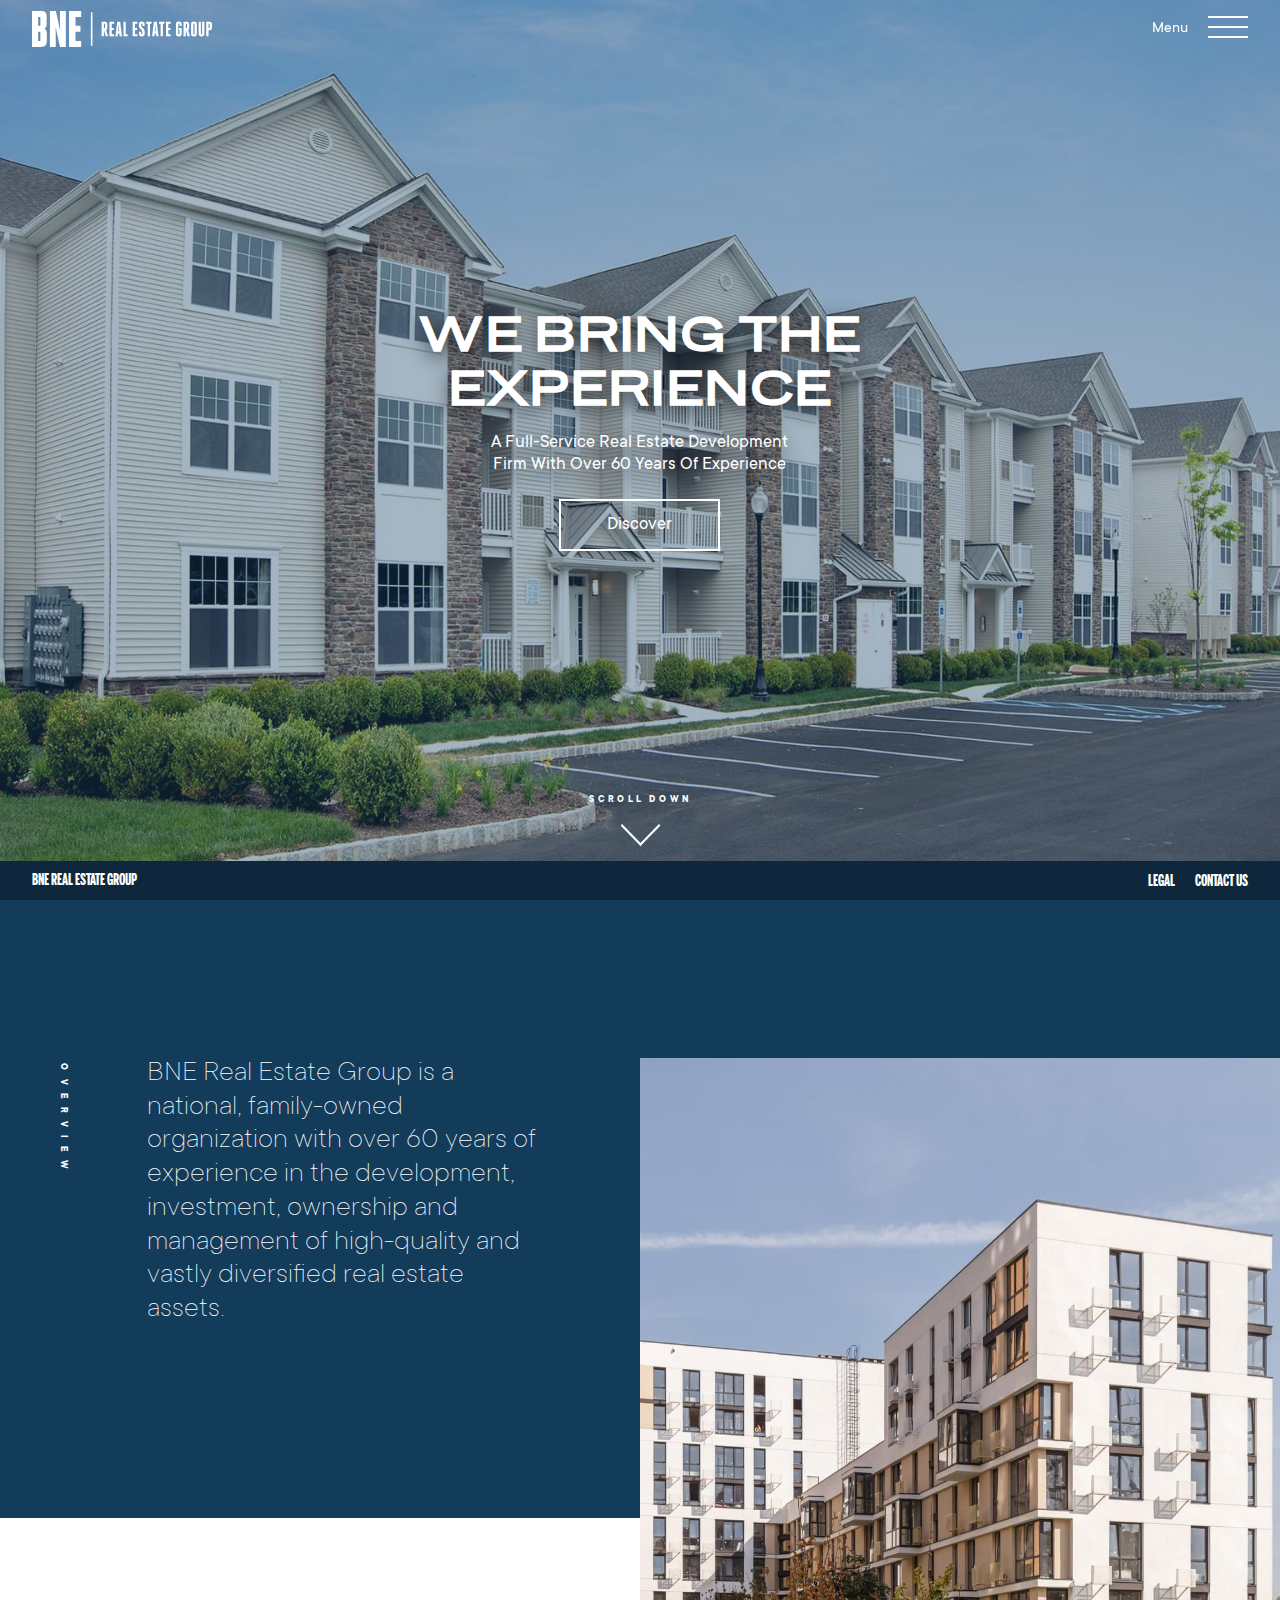
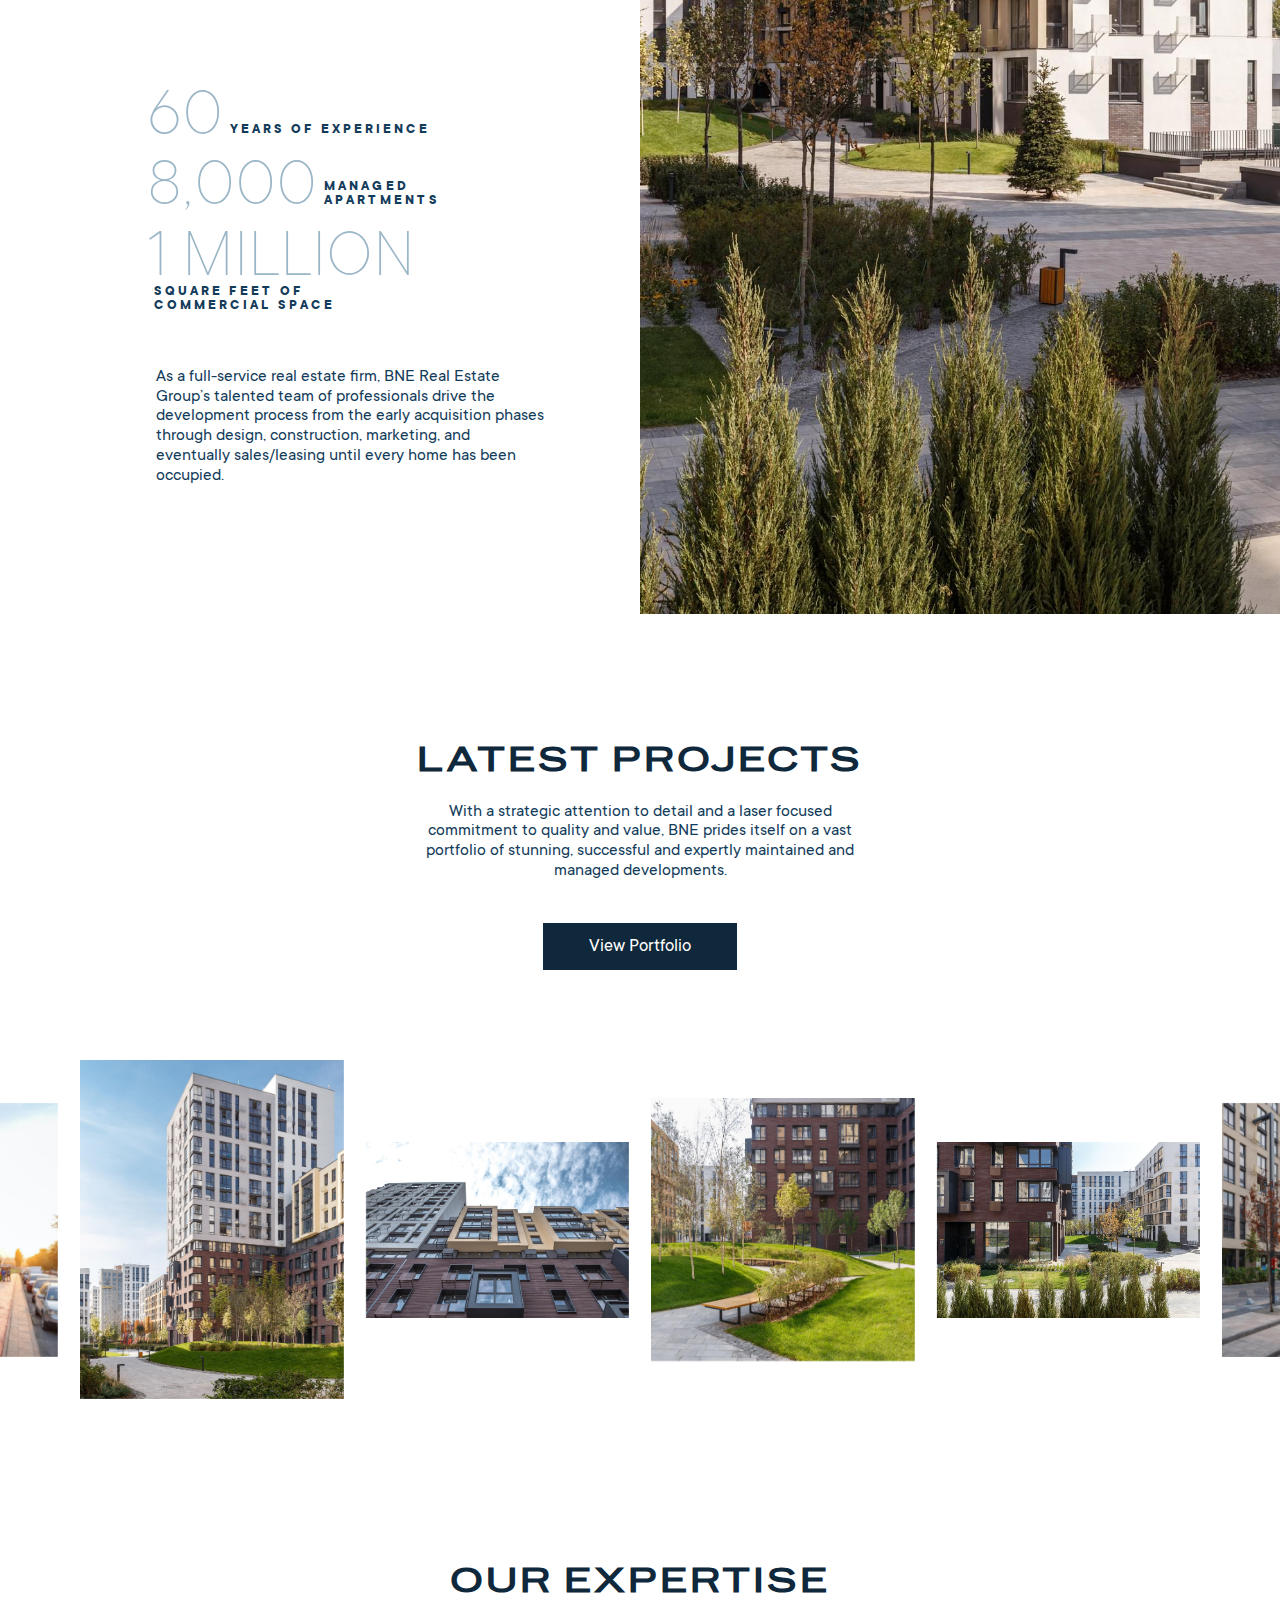
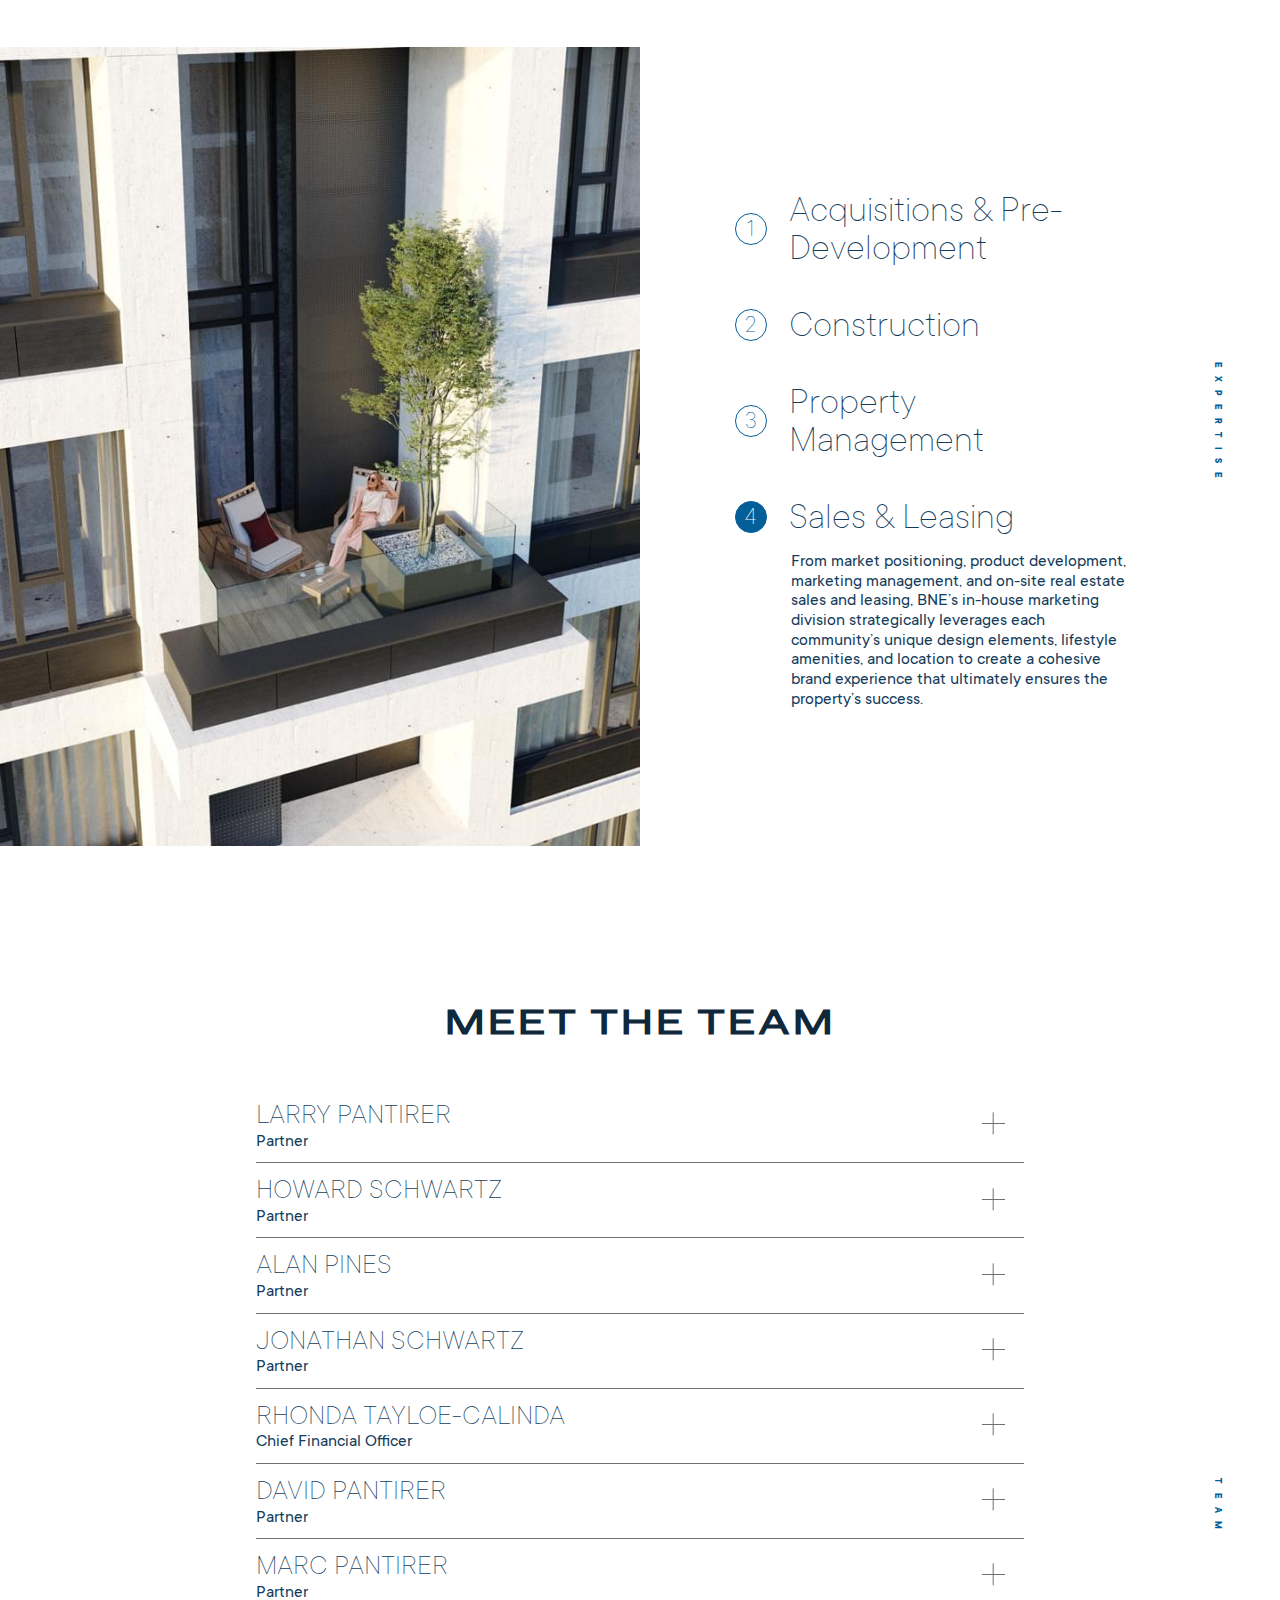
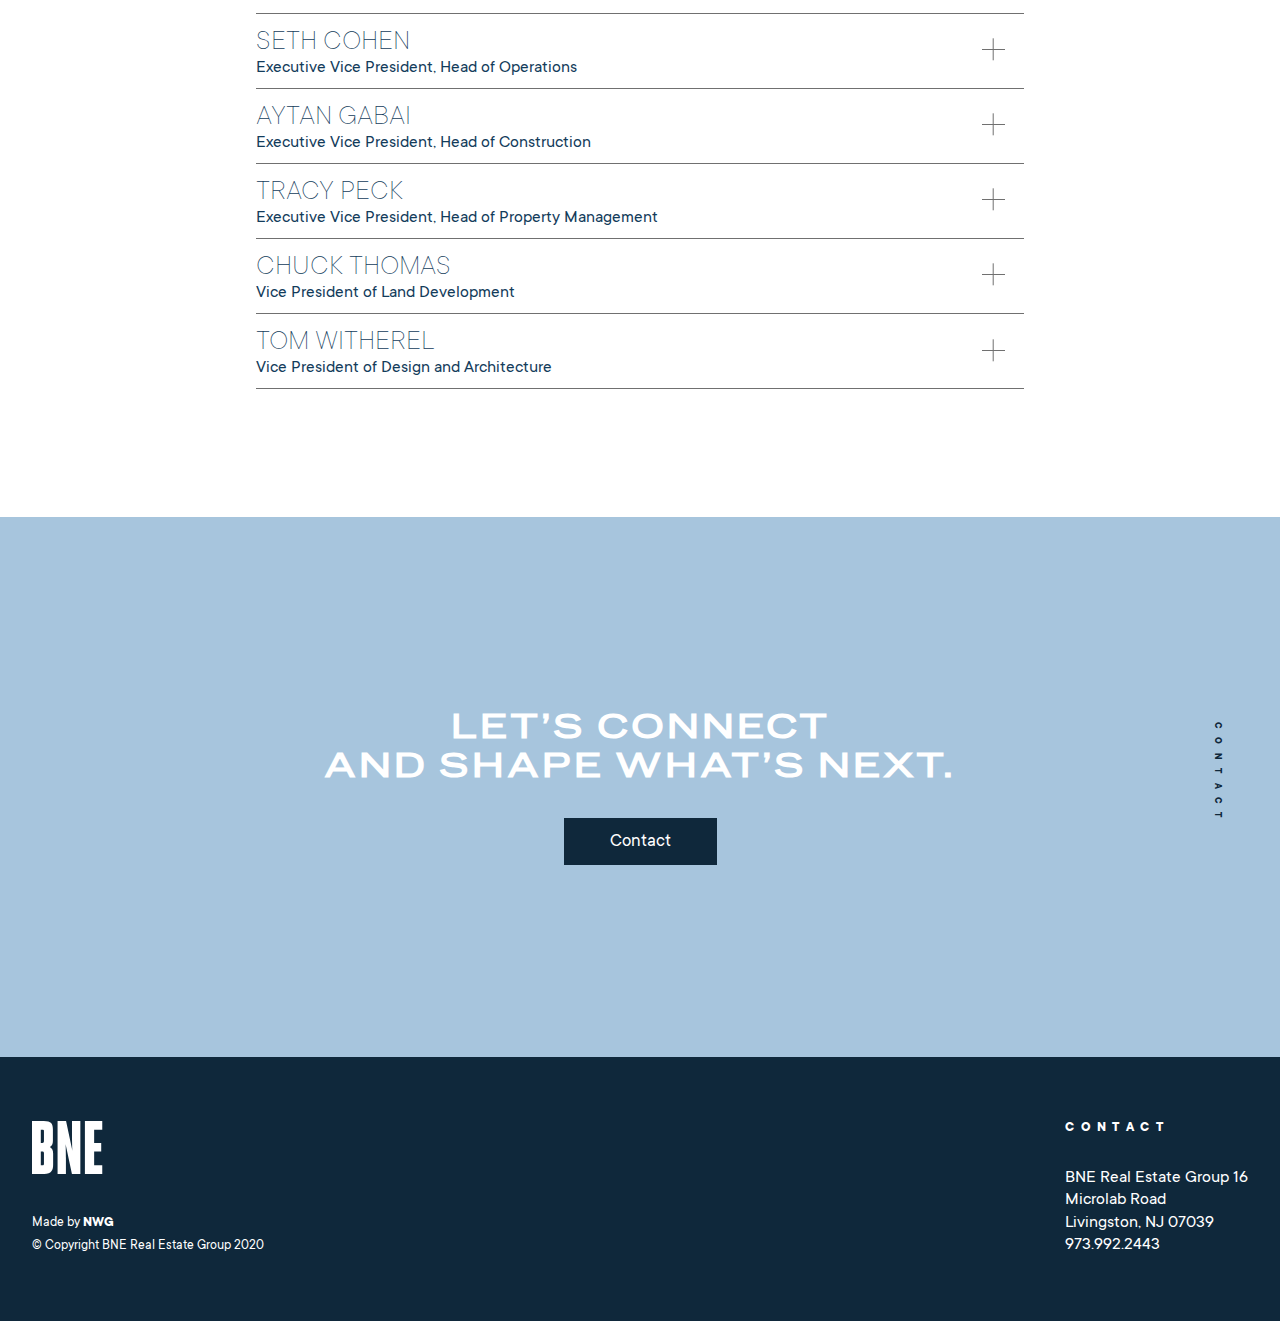
==== commit 2d2f6395: "fixes" ====
--- a/index.html
+++ b/index.html
@@ -39,7 +39,7 @@
 			<a href="#" class="btn btn_outline">Discover</a>
 		</div>
 
-		<a href="#" class="hero__arrow">Scroll down</a>
+		<a href="#overview" class="hero__arrow">Scroll down</a>
 	</section>
 
     <section class="footer-tab">
@@ -52,7 +52,7 @@
         </div>
     </section>
 
-    <section class="overview">
+    <section class="overview" id="overview">
         <div class="overview__first">
             <div class="overview__container">
                 <div class="overview__description">
@@ -185,6 +185,217 @@
             </div>
         </div>
     </section>
+
+    <section class="team">
+        <h2 class="team__heading">Meet the team</h2>
+
+        <div class="team__accordion">
+            <div class="team__member">
+                <div class="team__member-toggle">
+                    <div class="team__member-name">LARRY PANTIRER</div>
+                    <p class="team__member-role">Partner</p>
+                </div>
+
+                <div class="team__member-description">
+                    <p>
+                        Larry Pantirer earned a Bachelor of Arts degree from Cornell University in 1971. He graduated from New York Law School in 1975, and is a member of The New Jersey Bar Association. In 1985, he and his partners formed BNE Real Estate Group. Larry’s expertise in legal matters, land planning, and the approval process strongly influences the success of BNE Real Estate Group.
+                    </p>
+                </div>
+            </div>
+
+            <div class="team__member">
+                <div class="team__member-toggle">
+                    <div class="team__member-name">HOWARD SCHWARTZ</div>
+                    <p class="team__member-role">Partner</p>
+                </div>
+
+                <div class="team__member-description">
+                    <p>
+                        Howard Schwartz attended Pratt Institute and Herbert Lehman College and earned a Bachelor of Science degree in 1972. As a principal of BNE Real Estate Group, Howard oversees the construction of more than 25 housing developments and supervises a staff of more than 75 field personnel comprised of sales managers, project managers, and construction support. Howard’s hands-on approach to managing the on-site operations of BNE Real Estate Group is a major asset to the company.
+                    </p>
+                </div>
+            </div>
+
+            <div class="team__member">
+                <div class="team__member-toggle">
+                    <div class="team__member-name">ALAN PINES</div>
+                    <p class="team__member-role">Partner</p>
+                </div>
+
+                <div class="team__member-description">
+                    <p>
+                        Alan Pines graduated Boston University with a Bachelor of Science degree in 1979. He earned a Bachelor of Arts degree in 1981, from Arnold and Marie Schwartz College of Pharmacy. Afterward, he joined his brothers-in-law at BNE Real Estate Group. Alan is responsible for the overall financial development of the company including the supervision of more than 100 BNE staff members in the company’s financial departments.
+                    </p>
+                </div>
+            </div>
+
+            <div class="team__member">
+                <div class="team__member-toggle">
+                    <div class="team__member-name">JONATHAN SCHWARTZ</div>
+                    <p class="team__member-role">Partner</p>
+                </div>
+
+                <div class="team__member-description">
+                    <p>
+                        Jonathan Schwartz is a third-generation principal of BNE Real Estate Group. Leading the company’s acquisition and asset management activities, he is primarily responsible for sourcing, negotiating, and executing new development opportunities, while also overseeing the daily management of the company and its existing portfolio of assets. Jonathan’s expertise in sourcing new deals, project planning, and the approval process makes him a valuable asset to BNE. He was recently pivotal in the planning, entitlement, and financing of over 800 luxury apartments currently under construction and coming soon to the New Jersey marketplace. In addition, he is actively pursuing approvals on multiple projects throughout the tri-state area. Jonathan graduated with a Bachelor of Arts degree from Muhlenberg College and currently lives in New Jersey.
+                    </p>
+                </div>
+            </div>
+
+            <div class="team__member">
+                <div class="team__member-toggle">
+                    <div class="team__member-name">RHONDA TAYLOE-CALINDA</div>
+                    <p class="team__member-role">Chief Financial Officer</p>
+                </div>
+
+                <div class="team__member-description">
+                    <p>
+                        Having over 30 years tenure with the firm, Rhonda is responsible for overseeing all aspects of the finances, information systems, risk management and human resource functions for BNE Real Estate Group. Since joining BNE in 1986, she has judiciously restructured the company’s growing accounting department to meet the changing financial reporting, operational, and capital needs of the expanding organization and its ownership entities. Rhonda graduated with a Bachelor of Science in Business Administration from Centenary College and currently lives in New Jersey.
+                    </p>
+                </div>
+            </div>
+
+            <div class="team__member">
+                <div class="team__member-toggle">
+                    <div class="team__member-name">DAVID PANTIRER</div>
+                    <p class="team__member-role">Partner</p>
+                </div>
+
+                <div class="team__member-description">
+                    <p>
+                        David Pantirer is a third-generation principal of BNE Real Estate Group. A graduate of Benjamin N. Cordoza School of Law, David serves as BNE’s in-house counsel, while also providing financial analysis and investment viability for new development opportunities. He coordinates development budgets, designs capital structures, and solicits equity and debt financing for new developments and capital improvement projects. He interfaces with lenders, partners, and outside equity investors, managing the overall development process to ensure that BNE’s developments are successful for the company as well as our clients and partners.
+                    </p>
+                    <p>
+                        Prior to joining BNE, David practiced real estate law at Herrick, Feinstein LLP, a Manhattan-based law firm. He graduated with a Bachelor of Arts degree from Cornell University and currently lives in New York City.
+                    </p>
+                </div>
+            </div>
+
+            <div class="team__member">
+                <div class="team__member-toggle">
+                    <div class="team__member-name">MARC PANTIRER</div>
+                    <p class="team__member-role">Partner</p>
+                </div>
+
+                <div class="team__member-description">
+                    <p>
+                        Marc Pantirer is a third-generation principal of BNE Real Estate Group. A graduate of Fordham University School of Law, Marc serves as BNE’s in-house co-counsel. He coordinates development budgets, designs capital structures, and solicits equity and debt financing for new developments, existing assets and capital improvement projects. He interfaces with lenders, partners, and outside equity investors, managing the overall development process to ensure that BNE’s developments are successful for the company as well as our clients and partners.
+                    </p>
+                    <p>
+                        Prior to joining BNE, Marc received a Master of Science in Real Estate Development at Columbia University where he focused on financial analysis, investment viability and efficient design of development opportunities. Prior to Columbia University, Marc practiced corporate and real estate law at Seward & Kissel LLP, a Manhattan-based law firm. He graduated with a Bachelor of Arts degree from Cornell University and currently lives in New York City.
+                    </p>
+                </div>
+            </div>
+
+            <div class="team__member">
+                <div class="team__member-toggle">
+                    <div class="team__member-name">SETH COHEN</div>
+                    <p class="team__member-role">Executive Vice President, Head of Operations</p>
+                </div>
+
+                <div class="team__member-description">
+                    <p>
+                        Seth Cohen is an executive vice president and the head of operations for BNE Real Estate Group. Seth is primarily responsible for overseeing the day-to-day operations of the company’s multifamily portfolio and directing all property management activities. Seth also plays a role in the development of new communities, providing financial, approval, and operations guidance in the underwriting, planning, and construction stages of new projects. Seth joined BNE Real Estate Group in 2004.
+                    </p>
+                    <p>
+                        Seth graduated from Boston University with a major in Finance. He is the co-founder of the New Jersey Real Estate Executives (REX) group of Jewish Federation of Greater Metro West New Jersey. He is also NALP and CAM certified through the New Jersey Apartment Association, and a founding member of their Young Leaders Group.
+                    </p>
+                </div>
+            </div>
+
+            <div class="team__member">
+                <div class="team__member-toggle">
+                    <div class="team__member-name">AYTAN GABAI</div>
+                    <p class="team__member-role">Executive Vice President, Head of Construction</p>
+                </div>
+
+                <div class="team__member-description">
+                    <p>
+                        As Executive Vice President - Head of Construction, Aytan is responsible for overseeing all construction operations for BNE’s esteemed portfolio of residential communities. From project conception, he manages planning processes and design development, budgets, site preparation, and the overall construction of each jobsite through completion. He works alongside a vast array of architects, consultants, engineers, subcontractors and trade partners, leveraging a multi-disciplinary approach to bring each new development to fruition. With over 20 years of experience in real estate development and construction, Aytan’s commitment to quality and design excellence helps to ensure that BNE’s project milestones, financial goals, and superior building standards are met. Aytan attended the University of Wisconsin - Madison and graduated from NYU Stern School of Business.
+                    </p>
+                </div>
+            </div>
+
+            <div class="team__member">
+                <div class="team__member-toggle">
+                    <div class="team__member-name">TRACY PECK</div>
+                    <p class="team__member-role">Executive Vice President, Head of Property Management</p>
+                </div>
+
+                <div class="team__member-description">
+                    <p>
+                        Tracy Peck is Executive Vice President, Head of Property Management for BNE Real Estate Group. Tracy has over 20 years of experience within the industry. Tracy is a key contributor to the success of the on-site operations team. His experience also includes pre-construction review and lease up to stabilization phases of new developments in the New Jersey urban and suburban markets. Tracy is also responsible for pre-construction design review, pre-and post-development market research, proforma budgets, rent schedules, on-site operations team assembly and management, collaborative marketing efforts, and an intermediary between the development and management teams.
+                    </p>
+                    <p>
+                        Tracy has had the distinguished opportunity to work within the New Jersey, Boston, Virginia and New York markets. He was a past member of the Boston RHA Board of Directors for 6 years. Tracy holds a Bachelor of Arts in Political Science from SUNY College at Cortland and resides in West New York, NJ.
+                    </p>
+                </div>
+            </div>
+
+            <div class="team__member">
+                <div class="team__member-toggle">
+                    <div class="team__member-name">CHUCK THOMAS</div>
+                    <p class="team__member-role">Vice President of Land Development</p>
+                </div>
+
+                <div class="team__member-description">
+                    <p>
+                        Chuck Thomas is a licensed professional engineer who has over 30 years of land development and entitlement experience. Previously a private engineering consultant to BNE, he has joined the team to assist in due diligence, value engineer and coordinate projects with the consultants as the projects navigate the approval process. Chuck is involved in all levels of permitting from State, County and local agencies. In addition to the approval process, he assists with construction activities and performs inspection of the ongoing work. As BNE owns all its projects, Chuck works with the property management team for facility upgrades, repair and long-term maintenance. Chuck has a Bachelor of Science in Civil Engineering from New Jersey Institute of Technology.
+                    </p>
+                </div>
+            </div>
+
+            <div class="team__member">
+                <div class="team__member-toggle">
+                    <div class="team__member-name">TOM WITHEREL</div>
+                    <p class="team__member-role">Vice President of Design and Architecture</p>
+                </div>
+
+                <div class="team__member-description">
+                    <p>
+                        Tom Witherel is Vice President of Design and Architecture for BNE Real Estate Group. He is responsible for bringing the design team consultants on board and overseeing the development of conceptual plans for future developments. Once a project is approved, Tom handles the scheduling and coordination of the design team as they produce the construction documents.
+                    </p>
+
+                    <p>
+                        In addition to being a registered architect, he is a member of The American Institute of Architects (AIA) and is certified by the National Council of Architectural Registration Boards (NCARB). Tom graduated with a Bachelor of Architecture degree from Drexel University and currently lives in New Jersey.
+                    </p>
+                </div>
+            </div>
+
+
+
+        </div>
+    </section>
+
+    <section class="contact">
+        <h2 class="contact__title">Let’s connect<br> and shape what’s next.</h2>
+        <a href="#" class="btn btn_solid contact__btn">Contact</a>
+    </section>
+
+    <footer class="footer">
+        <div class="footer__container">
+            <div class="footer__col">
+                <a href="#" class="footer__logo-link">
+                    <img src="images/dest/logo-sm-white.svg" alt="BNE Logo" class="footer__logo">
+                </a>
+                <div class="footer__copy">
+                    Made by <span>NWG</span><br>
+                    © Copyright BNE Real Estate Group 2020
+                </div>
+            </div>
+            <div class="footer__col">
+                <div class="footer__contact">
+                    Contact
+                </div>
+                <div class="footer__address">
+                    BNE Real Estate Group 16<br>
+                    Microlab Road<br>
+                    Livingston, NJ 07039<br>
+                    973.992.2443
+                </div>
+            </div>
+        </div>
+    </footer>
 
     <script src="libs/jquery/jquery.min.js"></script>
     <script src="libs/owl-carousel/owl.carousel.min.js"></script>
@@ -222,12 +433,6 @@
                 loop: true,
                 infobar: false,
                 buttons: [
-                    //"zoom",
-                    "share",
-                    "slideShow",
-                    "fullScreen",
-                    //"download",
-                    //"thumbs",
                     "close"
                 ],
             });
@@ -249,6 +454,19 @@
                     $(".top-nav").removeClass("top-nav_solid");
                 }
             });
+
+            $('.team__member-toggle').on('click', function() {
+                $(this).toggleClass('on');
+                $(this).next(".team__member-description").slideToggle(300);
+            });
+
+            $(document).on('click', 'a[href^="#"]', function (event) {
+                event.preventDefault();
+
+                $('html, body').animate({
+                    scrollTop: $($.attr(this, 'href')).offset().top
+                }, 500);
+            });
         });
     </script>
 
--- a/css/app.min.css
+++ b/css/app.min.css
@@ -1 +1 @@
-@font-face{font-family:benton-sans-wide;font-style:normal;font-weight:400;src:local("benton-sans-wide"),url(../fonts/benton-sans-wide-medium.woff2) format("woff2")}@font-face{font-family:benton-sans-compressed;font-style:normal;font-weight:400;src:local("benton-sans-compressed"),url(../fonts/benton-sans-compressed.woff2) format("woff2")}@font-face{font-family:TTCommons;font-style:normal;font-weight:300;src:local("TTCommons"),url(../fonts/TTCommons-Thin.woff2) format("woff2")}@font-face{font-family:TTCommons;font-style:normal;font-weight:400;src:local("TTCommons"),url(../fonts/TTCommons-Regular.woff2) format("woff2")}@font-face{font-family:TTCommons;font-style:normal;font-weight:500;src:local("TTCommons"),url(../fonts/TTCommons-Medium.woff2) format("woff2")}@font-face{font-family:TTCommons;font-style:normal;font-weight:700;src:local("TTCommons"),url(../fonts/TTCommons-Bold.woff2) format("woff2")}::-webkit-input-placeholder{color:#666}::-moz-placeholder{color:#666}:-ms-input-placeholder{color:#666}::-ms-input-placeholder{color:#666}::placeholder{color:#666}::-moz-selection{background-color:#0f273c;color:#fff}::selection{background-color:#0f273c;color:#fff}:focus{outline:0}input,textarea{outline:0}input:focus:required:invalid,textarea:focus:required:invalid{border-color:red}input:required:valid,textarea:required:valid{border-color:green}body{font-family:TTCommons,sans-serif;font-size:16px;min-width:320px;position:relative;line-height:1.65;overflow-x:hidden;color:#133c5b}a{-webkit-transition:opacity .15s linear;-o-transition:opacity .15s linear;transition:opacity .15s linear}a:hover{opacity:.7}body{line-height:1}h1{font-family:benton-sans-wide,sans-serif;letter-spacing:.35px;line-height:1.2;font-size:24px}h2{font-family:benton-sans-wide,sans-serif;font-size:22px;line-height:1.2;letter-spacing:3px;color:#0f283b;text-transform:uppercase;text-align:center}p{line-height:1.12}a{text-decoration:none}.uppercase{text-transform:uppercase}.capitalize{text-transform:capitalize}@media (min-width:768px){p{font-size:1.1rem}.btn{font-size:1.2rem}h1{font-size:4vw}h2{font-size:3vw}}@media (min-width:1150px){h1{font-size:3.5vw}h2{font-size:2.75vw}}*{margin:0;padding:0}body,html{width:100%;height:100%}.hero{display:-webkit-box;display:-ms-flexbox;display:flex;-webkit-box-pack:center;-ms-flex-pack:center;justify-content:center;-webkit-box-align:center;-ms-flex-align:center;align-items:center;height:100%;color:#fff;background-color:#0f273c;background-image:url(../images/dest/hero-bg.jpg);background-size:cover;background-repeat:no-repeat;background-position:center;text-shadow:0 5px 20px rgba(0,0,0,.75);text-align:center}.hero:before{content:'';position:absolute;top:0;right:0;bottom:0;left:0;background-color:rgba(27,71,105,.4)}.hero__content{position:relative;z-index:1;margin-top:-39px}@media (orientation:landscape){.hero__content{margin-top:0}}.hero__description{margin:14px 0 18px}.hero__arrow{text-decoration:none;color:#fff;z-index:1;position:absolute;bottom:45px;left:50%;-webkit-transform:translateX(-50%);-ms-transform:translateX(-50%);transform:translateX(-50%);font-weight:700;text-transform:uppercase;font-size:10px;letter-spacing:3px}@media (orientation:landscape){.hero__arrow{display:none}}.hero__arrow:after{content:'';display:block;background-image:url(../images/dest/hero-arrow.svg);width:40px;height:40px;padding:13px;background-repeat:no-repeat;background-size:contain;background-position:center;-webkit-box-sizing:border-box;box-sizing:border-box;margin:10px auto 0}@media (min-width:768px){.hero__description{font-size:1.2rem;margin:1.198vw 0 1.823vw}}@media (min-width:768px) and (orientation:landscape) and (min-height:479px){.hero__arrow{display:block}.hero__content{margin-top:-39px}}.btn{display:inline-block;padding:11px 32px 9px}.btn_outline{border:2px solid #fff;color:#fff;background:0 0}.btn_solid{color:#fff;background-color:#0f283b}@media (min-width:1150px){.btn{padding:15px 46px 13px}}.footer-tab{background-color:#0f273c;position:fixed;bottom:0;left:0;right:0;z-index:2}.footer-tab__container{display:-webkit-box;display:-ms-flexbox;display:flex;-webkit-box-align:center;-ms-flex-align:center;align-items:center;padding:8px 0 7px;width:95%;margin:0 auto}.footer-tab__link{color:#fff;font-family:benton-sans-compressed,sans-serif;text-transform:uppercase;font-size:14px}.footer-tab__link+.footer-tab__link{margin-left:20px}.footer-tab__link-wrap{-webkit-box-flex:1;-ms-flex:1;flex:1}@media (min-width:768px){.footer-tab__link{font-size:16px}.footer-tab__container{padding:11px 0 10px}}.top-nav{position:fixed;top:0;left:0;right:0;padding:2px 0;z-index:3;-webkit-transition:background-color .5s linear;-o-transition:background-color .5s linear;transition:background-color .5s linear}.top-nav_solid{background-color:rgba(19,60,91,.75)}.top-nav__container{width:95%;margin:0 auto;display:-webkit-box;display:-ms-flexbox;display:flex;-webkit-box-align:center;-ms-flex-align:center;align-items:center;-webkit-box-pack:justify;-ms-flex-pack:justify;justify-content:space-between}.top-nav__logo-link{display:-webkit-box;display:-ms-flexbox;display:flex;-webkit-box-align:center;-ms-flex-align:center;align-items:center;width:150px;height:35px;-webkit-transform:translateY(-1px);-ms-transform:translateY(-1px);transform:translateY(-1px)}.top-nav__logo{display:block;width:100%;height:auto}.top-nav .hamburger{padding:10px;-webkit-transform:translateY(2px);-ms-transform:translateY(2px);transform:translateY(2px)}.top-nav .hamburger-box:after{content:'Menu';position:absolute;left:-12px;top:50%;-webkit-transform:translate(-100%,-50%);-ms-transform:translate(-100%,-50%);transform:translate(-100%,-50%);color:#fff;margin-top:2px;font-size:14px}@media (min-width:768px) and (min-height:480px){.top-nav{padding:.35vw 0}.top-nav__logo-link{width:180px;height:40px}.top-nav .hamburger{padding:12px;-webkit-transform:translateX(12px);-ms-transform:translateX(12px);transform:translateX(12px)}.top-nav .hamburger-box:after{left:-20px;font-size:16px}}.hamburger{padding:15px 15px;display:inline-block;cursor:pointer;-webkit-transition-property:opacity,-webkit-filter;transition-property:opacity,-webkit-filter;-o-transition-property:opacity,filter;transition-property:opacity,filter;transition-property:opacity,filter,-webkit-filter;-webkit-transition-duration:.15s;-o-transition-duration:.15s;transition-duration:.15s;-webkit-transition-timing-function:linear;-o-transition-timing-function:linear;transition-timing-function:linear;font:inherit;color:inherit;text-transform:none;background-color:transparent;border:0;margin:0;overflow:visible}.hamburger:hover{opacity:.7}.hamburger.is-active:hover{opacity:.7}.hamburger.is-active .hamburger-inner,.hamburger.is-active .hamburger-inner::after,.hamburger.is-active .hamburger-inner::before{background-color:#fff}.hamburger-box{width:40px;height:22px;display:inline-block;position:relative}.hamburger-inner{display:block;top:50%;margin-top:-1px}.hamburger-inner,.hamburger-inner::after,.hamburger-inner::before{width:40px;height:2px;background-color:#fff;border-radius:0;position:absolute;-webkit-transition-property:-webkit-transform;transition-property:-webkit-transform;-o-transition-property:transform;transition-property:transform;transition-property:transform,-webkit-transform;-webkit-transition-duration:.15s;-o-transition-duration:.15s;transition-duration:.15s;-webkit-transition-timing-function:ease;-o-transition-timing-function:ease;transition-timing-function:ease}.hamburger-inner::after,.hamburger-inner::before{content:"";display:block}.hamburger-inner::before{top:-10px}.hamburger-inner::after{bottom:-10px}.hamburger--slider .hamburger-inner{top:1px}.hamburger--slider .hamburger-inner::before{top:10px;-webkit-transition-property:opacity,-webkit-transform;transition-property:opacity,-webkit-transform;-o-transition-property:transform,opacity;transition-property:transform,opacity;transition-property:transform,opacity,-webkit-transform;-webkit-transition-timing-function:ease;-o-transition-timing-function:ease;transition-timing-function:ease;-webkit-transition-duration:.15s;-o-transition-duration:.15s;transition-duration:.15s}.hamburger--slider .hamburger-inner::after{top:20px}.hamburger--slider.is-active .hamburger-inner{-webkit-transform:translate3d(0,10px,0) rotate(45deg);transform:translate3d(0,10px,0) rotate(45deg)}.hamburger--slider.is-active .hamburger-inner::before{-webkit-transform:rotate(-45deg) translate3d(-5.71429px,-8px,0);transform:rotate(-45deg) translate3d(-5.71429px,-8px,0);opacity:0}.hamburger--slider.is-active .hamburger-inner::after{-webkit-transform:translate3d(0,-20px,0) rotate(-90deg);transform:translate3d(0,-20px,0) rotate(-90deg)}.overview{position:relative}.overview__first{background:#133c5b;color:#fff;padding:12.35vw 0 14.9vw;position:relative}.overview__first:after{content:'Overview';position:absolute;left:4.5%;top:12.35vw;text-transform:uppercase;-webkit-transform:rotate(90deg) translateX(-.5em);-ms-transform:rotate(90deg) translateX(-.5em);transform:rotate(90deg) translateX(-.5em);-webkit-transform-origin:left bottom;-ms-transform-origin:left bottom;transform-origin:left bottom;font-weight:700;font-size:8px;letter-spacing:8px}.overview__second{padding:13vw 0 10vw;background-color:#fff}.overview__container{width:77%;margin:0 auto}.overview__description{-webkit-box-sizing:border-box;box-sizing:border-box;position:relative;z-index:1}.overview__description-text{font-weight:300;font-size:19px}.overview__demo{background-image:url(../images/dest/overview-demo.jpg);background-position:center;background-repeat:no-repeat;background-size:cover;width:100%;height:140vw;margin-left:auto}.overview__row{display:-webkit-box;display:-ms-flexbox;display:flex;-webkit-box-align:end;-ms-flex-align:end;align-items:flex-end}.overview__row:last-of-type .overview__highlight-text{top:-.25em}.overview__highlight{font-size:46px;font-weight:300;color:#9bb6c7;text-transform:uppercase}.overview__highlight-text{color:#133c5b;font-size:12px;text-transform:uppercase;font-weight:700;letter-spacing:3px;margin-left:.5em;position:relative;top:-.85em}.overview__text{color:#133c5b;margin:1.5em 0 0 .25em}@media (min-width:768px){.overview__description{width:50%;padding-right:7.4vw}.overview__demo{width:50%;position:absolute;top:12.35vw;bottom:0;right:0;height:auto;margin-left:0}}@media (min-width:1150px){.overview__first:after{font-size:10px}.overview__description-text{font-size:2.35vw}.overview__highlight{font-size:5.5vw}.overview__highlight-text{font-size:1.1vw;top:-1.25em}.overview__row:last-of-type .overview__highlight-text{top:-.75em}.overview__text{margin:2.5em 0 0 .5em}}.latest-projects{padding:10vw 0;text-align:center}.latest-projects__description{margin:1.25em auto 2.35em;max-width:470px;padding:0 16px}.latest-projects__btn{margin-bottom:4.7em}.owl-carousel .owl-stage{display:-webkit-box;display:-ms-flexbox;display:flex;-webkit-box-align:center;-ms-flex-align:center;align-items:center}.owl-next,.owl-prev{position:absolute;top:0;bottom:0;opacity:0;width:40px}.owl-prev{left:0}.owl-next{right:0}@media (min-width:768px){.owl-next,.owl-prev{width:60px}}.expertise{padding:36px 0 31px}.expertise__heading{margin-bottom:24px}.expertise__row{display:-webkit-box;display:-ms-flexbox;display:flex;-webkit-box-orient:vertical;-webkit-box-direction:reverse;-ms-flex-direction:column-reverse;flex-direction:column-reverse;position:relative}.expertise__col{-webkit-box-flex:0;-ms-flex:0 0 50%;flex:0 0 50%}.expertise__col_content{padding:0 36px 0 16px;-webkit-box-sizing:border-box;box-sizing:border-box;display:-webkit-box;display:-ms-flexbox;display:flex;-webkit-box-align:center;-ms-flex-align:center;align-items:center;position:relative}.expertise__col_content:after{content:'Expertise';position:absolute;right:12px;top:50%;text-transform:uppercase;-webkit-transform:rotate(90deg) translate(-15%,100%);-ms-transform:rotate(90deg) translate(-15%,100%);transform:rotate(90deg) translate(-15%,100%);-webkit-transform-origin:right bottom;-ms-transform-origin:right bottom;transform-origin:right bottom;font-weight:700;font-size:8px;letter-spacing:8px;color:#045f99}.expertise__img{display:block;width:100%;height:auto}.expertise__accordion{margin-left:28px;margin-bottom:22px}.expertise__accordion .ac{border:none;margin-top:0}.expertise__accordion .ac+.ac{margin-top:14px}.expertise__accordion .ac>.ac-q{color:#133c5b;font-size:23px;font-weight:300;padding:10px 14px}.expertise__accordion .ac>.ac-q br{display:none}.expertise__accordion .ac>.ac-q:after{display:none}.expertise__accordion .ac>.ac-a p{padding:8px 0 0 14px;line-height:1.4}.expertise__accordion-number{display:inline-block;vertical-align:middle;text-align:center;line-height:31px;-webkit-box-pack:center;-ms-flex-pack:center;justify-content:center;-webkit-box-align:center;-ms-flex-align:center;align-items:center;width:28px;height:28px;-webkit-box-sizing:border-box;box-sizing:border-box;border-radius:50%;border:1.5px solid #045f99;position:absolute;left:0;top:calc(50% - 2px);-webkit-transform:translate(-100%,-50%);-ms-transform:translate(-100%,-50%);transform:translate(-100%,-50%);font-weight:300;color:#045f99;font-size:22px;-webkit-transition:color .15s ease-in-out,background-color .15s ease-in-out;-o-transition:color .15s ease-in-out,background-color .15s ease-in-out;transition:color .15s ease-in-out,background-color .15s ease-in-out}.is-active .expertise__accordion-number{color:#fff;background-color:#045f99}@media (min-width:768px){.expertise{padding:0 0 39px}.expertise__heading{margin-bottom:2.5vw}.expertise__row{-webkit-box-orient:horizontal;-webkit-box-direction:normal;-ms-flex-direction:row;flex-direction:row}.expertise__col_content{position:static;padding:0 11.5% 0 7.4vw}.expertise__col_content:after{font-size:10px;right:4.5vw;-webkit-transform:rotate(90deg) translate(3em,100%);-ms-transform:rotate(90deg) translate(3em,100%);transform:rotate(90deg) translate(3em,100%)}.expertise__accordion{margin-left:2.5vw;margin-bottom:0}.expertise__accordion .ac+.ac{margin-top:1vw}.expertise__accordion .ac>.ac-q{padding:1vw 1.75vw;font-size:3vw}.expertise__accordion .ac>.ac-a p{padding:0 0 0 1.9vw;line-height:1.12}.expertise__accordion-number{width:2.5vw;height:2.5vw;font-size:1.85vw;line-height:2.75vw;top:calc(50% - .3vw)}}+@font-face{font-family:benton-sans-wide;font-style:normal;font-weight:400;src:local("benton-sans-wide"),url(../fonts/benton-sans-wide-medium.woff2) format("woff2")}@font-face{font-family:benton-sans-compressed;font-style:normal;font-weight:400;src:local("benton-sans-compressed"),url(../fonts/benton-sans-compressed.woff2) format("woff2")}@font-face{font-family:TTCommons;font-style:normal;font-weight:300;src:local("TTCommons"),url(../fonts/TTCommons-Thin.woff2) format("woff2")}@font-face{font-family:TTCommons;font-style:normal;font-weight:400;src:local("TTCommons"),url(../fonts/TTCommons-Regular.woff2) format("woff2")}@font-face{font-family:TTCommons;font-style:normal;font-weight:500;src:local("TTCommons"),url(../fonts/TTCommons-Medium.woff2) format("woff2")}@font-face{font-family:TTCommons;font-style:normal;font-weight:700;src:local("TTCommons"),url(../fonts/TTCommons-Bold.woff2) format("woff2")}::-webkit-input-placeholder{color:#666}::-moz-placeholder{color:#666}:-ms-input-placeholder{color:#666}::-ms-input-placeholder{color:#666}::placeholder{color:#666}::-moz-selection{background-color:#0f273c;color:#fff}::selection{background-color:#0f273c;color:#fff}:focus{outline:0}input,textarea{outline:0}input:focus:required:invalid,textarea:focus:required:invalid{border-color:red}input:required:valid,textarea:required:valid{border-color:green}body{font-family:TTCommons,sans-serif;font-size:16px;min-width:320px;position:relative;line-height:1.65;overflow-x:hidden;color:#133c5b}a{-webkit-transition:opacity .15s linear;-o-transition:opacity .15s linear;transition:opacity .15s linear}a:hover{opacity:.7}body{line-height:1}h1{font-family:benton-sans-wide,sans-serif;letter-spacing:.35px;line-height:1.2;font-size:24px}h2{font-family:benton-sans-wide,sans-serif;font-size:22px;line-height:1.2;letter-spacing:3px;color:#0f283b;text-transform:uppercase;text-align:center}p{line-height:1.12}a{text-decoration:none}.uppercase{text-transform:uppercase}.capitalize{text-transform:capitalize}@media (min-width:768px){p{font-size:1.1rem}.btn{font-size:1.2rem}h1{font-size:4vw}h2{font-size:2.75vw}}@media (min-width:1150px){h1{font-size:3.5vw}h2{font-size:2.5vw}}*{margin:0;padding:0}body,html{width:100%;height:100%}.hero{display:-webkit-box;display:-ms-flexbox;display:flex;-webkit-box-pack:center;-ms-flex-pack:center;justify-content:center;-webkit-box-align:center;-ms-flex-align:center;align-items:center;height:100%;color:#fff;background-color:#0f273c;background-image:url(../images/dest/hero-bg.jpg);background-size:cover;background-repeat:no-repeat;background-position:center;text-shadow:0 5px 20px rgba(0,0,0,.75);text-align:center}.hero:before{content:'';position:absolute;top:0;right:0;bottom:0;left:0;background-color:rgba(27,71,105,.4)}.hero__content{position:relative;z-index:1;margin-top:-39px}@media (orientation:landscape){.hero__content{margin-top:0}}.hero__description{margin:14px 0 18px}.hero__arrow{text-decoration:none;color:#fff;z-index:1;position:absolute;bottom:45px;left:50%;-webkit-transform:translateX(-50%);-ms-transform:translateX(-50%);transform:translateX(-50%);font-weight:700;text-transform:uppercase;font-size:10px;letter-spacing:3px}@media (orientation:landscape){.hero__arrow{display:none}}.hero__arrow:after{content:'';display:block;background-image:url(../images/dest/hero-arrow.svg);width:40px;height:40px;padding:13px;background-repeat:no-repeat;background-size:contain;background-position:center;-webkit-box-sizing:border-box;box-sizing:border-box;margin:10px auto 0}@media (min-width:768px){.hero__description{font-size:1.2rem;margin:1.198vw 0 1.823vw}}@media (min-width:768px) and (orientation:landscape) and (min-height:479px){.hero__arrow{display:block}.hero__content{margin-top:-39px}}.btn{display:inline-block;padding:11px 32px 9px}.btn_outline{border:2px solid #fff;color:#fff;background:0 0}.btn_solid{color:#fff;background-color:#0f283b}@media (min-width:1150px){.btn{padding:15px 46px 13px}}.footer-tab{background-color:#0f273c;position:fixed;bottom:0;left:0;right:0;z-index:2}.footer-tab__container{display:-webkit-box;display:-ms-flexbox;display:flex;-webkit-box-align:center;-ms-flex-align:center;align-items:center;padding:8px 0 7px;width:95%;margin:0 auto}.footer-tab__link{color:#fff;font-family:benton-sans-compressed,sans-serif;text-transform:uppercase;font-size:14px}.footer-tab__link+.footer-tab__link{margin-left:20px}.footer-tab__link-wrap{-webkit-box-flex:1;-ms-flex:1;flex:1}@media (min-width:768px){.footer-tab__link{font-size:16px}.footer-tab__container{padding:11px 0 10px}}.top-nav{position:fixed;top:0;left:0;right:0;padding:2px 0;z-index:3;-webkit-transition:background-color .5s linear;-o-transition:background-color .5s linear;transition:background-color .5s linear}.top-nav_solid{background-color:rgba(19,60,91,.75)}.top-nav__container{width:95%;margin:0 auto;display:-webkit-box;display:-ms-flexbox;display:flex;-webkit-box-align:center;-ms-flex-align:center;align-items:center;-webkit-box-pack:justify;-ms-flex-pack:justify;justify-content:space-between}.top-nav__logo-link{display:-webkit-box;display:-ms-flexbox;display:flex;-webkit-box-align:center;-ms-flex-align:center;align-items:center;width:150px;height:35px;-webkit-transform:translateY(-1px);-ms-transform:translateY(-1px);transform:translateY(-1px)}.top-nav__logo{display:block;width:100%;height:auto}.top-nav .hamburger{padding:10px;-webkit-transform:translateY(2px);-ms-transform:translateY(2px);transform:translateY(2px)}.top-nav .hamburger-box:after{content:'Menu';position:absolute;left:-12px;top:50%;-webkit-transform:translate(-100%,-50%);-ms-transform:translate(-100%,-50%);transform:translate(-100%,-50%);color:#fff;margin-top:2px;font-size:14px}@media (min-width:768px) and (min-height:480px){.top-nav{padding:.35vw 0}.top-nav__logo-link{width:180px;height:40px}.top-nav .hamburger{padding:12px;-webkit-transform:translateX(12px);-ms-transform:translateX(12px);transform:translateX(12px)}.top-nav .hamburger-box:after{left:-20px;font-size:16px}}.hamburger{padding:15px 15px;display:inline-block;cursor:pointer;-webkit-transition-property:opacity,-webkit-filter;transition-property:opacity,-webkit-filter;-o-transition-property:opacity,filter;transition-property:opacity,filter;transition-property:opacity,filter,-webkit-filter;-webkit-transition-duration:.15s;-o-transition-duration:.15s;transition-duration:.15s;-webkit-transition-timing-function:linear;-o-transition-timing-function:linear;transition-timing-function:linear;font:inherit;color:inherit;text-transform:none;background-color:transparent;border:0;margin:0;overflow:visible}.hamburger:hover{opacity:.7}.hamburger.is-active:hover{opacity:.7}.hamburger.is-active .hamburger-inner,.hamburger.is-active .hamburger-inner::after,.hamburger.is-active .hamburger-inner::before{background-color:#fff}.hamburger-box{width:40px;height:22px;display:inline-block;position:relative}.hamburger-inner{display:block;top:50%;margin-top:-1px}.hamburger-inner,.hamburger-inner::after,.hamburger-inner::before{width:40px;height:2px;background-color:#fff;border-radius:0;position:absolute;-webkit-transition-property:-webkit-transform;transition-property:-webkit-transform;-o-transition-property:transform;transition-property:transform;transition-property:transform,-webkit-transform;-webkit-transition-duration:.15s;-o-transition-duration:.15s;transition-duration:.15s;-webkit-transition-timing-function:ease;-o-transition-timing-function:ease;transition-timing-function:ease}.hamburger-inner::after,.hamburger-inner::before{content:"";display:block}.hamburger-inner::before{top:-10px}.hamburger-inner::after{bottom:-10px}.hamburger--slider .hamburger-inner{top:1px}.hamburger--slider .hamburger-inner::before{top:10px;-webkit-transition-property:opacity,-webkit-transform;transition-property:opacity,-webkit-transform;-o-transition-property:transform,opacity;transition-property:transform,opacity;transition-property:transform,opacity,-webkit-transform;-webkit-transition-timing-function:ease;-o-transition-timing-function:ease;transition-timing-function:ease;-webkit-transition-duration:.15s;-o-transition-duration:.15s;transition-duration:.15s}.hamburger--slider .hamburger-inner::after{top:20px}.hamburger--slider.is-active .hamburger-inner{-webkit-transform:translate3d(0,10px,0) rotate(45deg);transform:translate3d(0,10px,0) rotate(45deg)}.hamburger--slider.is-active .hamburger-inner::before{-webkit-transform:rotate(-45deg) translate3d(-5.71429px,-8px,0);transform:rotate(-45deg) translate3d(-5.71429px,-8px,0);opacity:0}.hamburger--slider.is-active .hamburger-inner::after{-webkit-transform:translate3d(0,-20px,0) rotate(-90deg);transform:translate3d(0,-20px,0) rotate(-90deg)}.overview{position:relative}.overview__first{background:#133c5b;color:#fff;padding:12.35vw 0 14.9vw;position:relative}.overview__first:after{content:'Overview';position:absolute;left:4.5%;top:12.35vw;text-transform:uppercase;-webkit-transform:rotate(90deg) translateX(-.5em);-ms-transform:rotate(90deg) translateX(-.5em);transform:rotate(90deg) translateX(-.5em);-webkit-transform-origin:left bottom;-ms-transform-origin:left bottom;transform-origin:left bottom;font-weight:700;font-size:8px;letter-spacing:8px}.overview__second{padding:13vw 0 10vw;background-color:#fff}.overview__container{width:77%;margin:0 auto}.overview__description{-webkit-box-sizing:border-box;box-sizing:border-box;position:relative;z-index:1}.overview__description-text{font-weight:300;font-size:19px}.overview__demo{background-image:url(../images/dest/overview-demo.jpg);background-position:center;background-repeat:no-repeat;background-size:cover;width:100%;height:140vw;margin-left:auto}.overview__row{display:-webkit-box;display:-ms-flexbox;display:flex;-webkit-box-align:end;-ms-flex-align:end;align-items:flex-end}.overview__row:last-of-type .overview__highlight-text{top:-.25em}.overview__highlight{font-size:46px;font-weight:300;color:#9bb6c7;text-transform:uppercase}.overview__highlight-text{color:#133c5b;font-size:12px;text-transform:uppercase;font-weight:700;letter-spacing:3px;margin-left:.5em;position:relative;top:-.85em}.overview__text{color:#133c5b;margin:1.5em 0 0 .25em}@media (min-width:768px){.overview__description{width:50%;padding-right:7.4vw}.overview__demo{width:50%;position:absolute;top:12.35vw;bottom:0;right:0;height:auto;margin-left:0}}@media (min-width:1150px){.overview__first:after{font-size:10px}.overview__description-text{font-size:2.35vw}.overview__highlight{font-size:5.5vw}.overview__highlight-text{font-size:1.1vw;top:-1.25em}.overview__row:last-of-type .overview__highlight-text{top:-.75em}.overview__text{margin:2.5em 0 0 .5em}}.latest-projects{padding:10vw 0;text-align:center}.latest-projects__description{margin:1.25em auto 2.35em;max-width:470px;padding:0 16px}.latest-projects__btn{margin-bottom:4.7em}.owl-carousel .owl-stage{display:-webkit-box;display:-ms-flexbox;display:flex;-webkit-box-align:center;-ms-flex-align:center;align-items:center}.owl-next,.owl-prev{position:absolute;top:0;bottom:0;opacity:0;width:40px}.owl-prev{left:0}.owl-next{right:0}@media (min-width:768px){.owl-next,.owl-prev{width:60px}}.expertise{padding:36px 0 31px}.expertise__heading{margin-bottom:24px}.expertise__row{display:-webkit-box;display:-ms-flexbox;display:flex;-webkit-box-orient:vertical;-webkit-box-direction:reverse;-ms-flex-direction:column-reverse;flex-direction:column-reverse;position:relative}.expertise__col{-webkit-box-flex:0;-ms-flex:0 0 50%;flex:0 0 50%}.expertise__col_content{padding:0 36px 0 16px;-webkit-box-sizing:border-box;box-sizing:border-box;display:-webkit-box;display:-ms-flexbox;display:flex;-webkit-box-align:center;-ms-flex-align:center;align-items:center;position:relative}.expertise__col_content:after{content:'Expertise';position:absolute;right:12px;top:50%;text-transform:uppercase;-webkit-transform:rotate(90deg) translate(-15%,100%);-ms-transform:rotate(90deg) translate(-15%,100%);transform:rotate(90deg) translate(-15%,100%);-webkit-transform-origin:right bottom;-ms-transform-origin:right bottom;transform-origin:right bottom;font-weight:700;font-size:8px;letter-spacing:8px;color:#045f99}.expertise__img{display:block;width:100%;height:auto}.expertise__accordion{margin-left:28px;margin-bottom:22px}.expertise__accordion .ac{border:none;margin-top:0}.expertise__accordion .ac+.ac{margin-top:14px}.expertise__accordion .ac>.ac-q{color:#133c5b;font-size:23px;font-weight:300;padding:10px 14px}.expertise__accordion .ac>.ac-q br{display:none}.expertise__accordion .ac>.ac-q:after{display:none}.expertise__accordion .ac>.ac-a p{padding:8px 0 0 14px;line-height:1.4}.expertise__accordion-number{display:inline-block;vertical-align:middle;text-align:center;line-height:31px;-webkit-box-pack:center;-ms-flex-pack:center;justify-content:center;-webkit-box-align:center;-ms-flex-align:center;align-items:center;width:28px;height:28px;-webkit-box-sizing:border-box;box-sizing:border-box;border-radius:50%;border:1.5px solid #045f99;position:absolute;left:0;top:calc(50% - 2px);-webkit-transform:translate(-100%,-50%);-ms-transform:translate(-100%,-50%);transform:translate(-100%,-50%);font-weight:300;color:#045f99;font-size:22px;-webkit-transition:color .15s ease-in-out,background-color .15s ease-in-out;-o-transition:color .15s ease-in-out,background-color .15s ease-in-out;transition:color .15s ease-in-out,background-color .15s ease-in-out}.is-active .expertise__accordion-number{color:#fff;background-color:#045f99}@media (min-width:768px){.expertise__heading{margin-bottom:3.5vw}.expertise__row{-webkit-box-orient:horizontal;-webkit-box-direction:normal;-ms-flex-direction:row;flex-direction:row}.expertise__col_content{position:static;padding:0 11.5% 0 7.4vw}.expertise__col_content:after{font-size:10px;right:4.5vw;-webkit-transform:rotate(90deg) translate(3em,100%);-ms-transform:rotate(90deg) translate(3em,100%);transform:rotate(90deg) translate(3em,100%)}.expertise__accordion{margin-left:2.5vw;margin-bottom:0}.expertise__accordion .ac+.ac{margin-top:1vw}.expertise__accordion .ac>.ac-q{padding:1vw 1.75vw;font-size:3vw}.expertise__accordion .ac>.ac-a p{padding:0 0 0 1.9vw;line-height:1.12}.expertise__accordion-number{width:2.5vw;height:2.5vw;font-size:1.85vw;line-height:2.75vw;top:calc(50% - .3vw)}}.team{position:relative;padding:10vw 0}.team__heading{margin-bottom:24px}.team__accordion{width:92%;margin:0 auto}.team__member{padding:14px 0 8px;border-bottom:1px solid #707070;position:relative}.team__member-name{font-size:22px;font-weight:300;text-transform:capitalize}.team__member-toggle{cursor:pointer;-webkit-transition:color .15s linear;-o-transition:color .15s linear;transition:color .15s linear;padding-right:30px;position:relative}.team__member-toggle:after,.team__member-toggle:before{content:'';position:absolute;right:8px;top:calc(50% - 4px);width:16px;display:block;height:1px;background:#707070;pointer-events:none}.team__member-toggle:before{-webkit-transform:rotate(90deg) translateY(-50%);-ms-transform:rotate(90deg) translateY(-50%);transform:rotate(90deg) translateY(-50%);-webkit-transition:opacity .15s linear,color .15s linear;-o-transition:opacity .15s linear,color .15s linear;transition:opacity .15s linear,color .15s linear}.team__member-toggle:after{-webkit-transform:translateY(-50%);-ms-transform:translateY(-50%);transform:translateY(-50%);-webkit-transition:color .15s linear;-o-transition:color .15s linear;transition:color .15s linear}.team__member-toggle.on:before{opacity:0}.team__member-toggle:hover{color:#20669a}.team__member-toggle:hover:after,.team__member-toggle:hover:before{background:#969696}.team__member-description{padding-top:12px;height:auto;overflow:hidden;display:none}.team__member-description p{line-height:1.3}.team__member-description p+p{margin-top:.5vw}@media (min-width:768px) and (min-height:480px){.team:after{content:'Team';position:absolute;top:50%;text-transform:uppercase;-webkit-transform-origin:right bottom;-ms-transform-origin:right bottom;transform-origin:right bottom;font-weight:700;letter-spacing:8px;color:#045f99;font-size:10px;right:4.5vw;-webkit-transform:rotate(90deg) translate(3em,100%);-ms-transform:rotate(90deg) translate(3em,100%);transform:rotate(90deg) translate(3em,100%)}.team__heading{margin-bottom:3.5vw}.team__accordion{width:75%}.team__member-name{font-size:2.25vw}.team__member{padding:1.25vw 0 .75vw}.team__member-description{padding-top:1vw}.team__member-toggle{padding-right:0;position:static}.team__member-toggle:after,.team__member-toggle:before{right:1.5vw;top:2.75vw;width:1.75vw}.team__member-toggle:before{-webkit-transform:rotate(90deg);-ms-transform:rotate(90deg);transform:rotate(90deg)}.team__member-toggle:after{-webkit-transform:none;-ms-transform:none;transform:none}}@media (min-width:1150px){.team__accordion{width:60%}}.contact{padding:15vw 0;background-color:#a7c5dd;text-align:center;position:relative}.contact:after{content:'Contact';position:absolute;right:12px;top:50%;text-transform:uppercase;-webkit-transform:rotate(90deg) translate(50%,100%);-ms-transform:rotate(90deg) translate(50%,100%);transform:rotate(90deg) translate(50%,100%);-webkit-transform-origin:right bottom;-ms-transform-origin:right bottom;transform-origin:right bottom;font-weight:700;font-size:8px;letter-spacing:8px;color:#0f283b}.contact__title{color:#fff;max-width:90%;margin:0 auto}.contact__btn{margin-top:16px}@media (min-width:768px){.contact:after{font-size:10px;right:4.5vw;-webkit-transform:rotate(90deg) translate(3em,100%);-ms-transform:rotate(90deg) translate(3em,100%);transform:rotate(90deg) translate(3em,100%)}.contact__btn{margin-top:2.5vw}}.footer{background:#0f283b;color:#fff;padding:28px 0 44px}.footer__container{width:95%;margin:0 auto;display:-webkit-box;display:-ms-flexbox;display:flex;-webkit-box-orient:horizontal;-webkit-box-direction:reverse;-ms-flex-direction:row-reverse;flex-direction:row-reverse;-webkit-box-pack:justify;-ms-flex-pack:justify;justify-content:space-between}.footer__col{display:-webkit-box;display:-ms-flexbox;display:flex;-webkit-box-orient:vertical;-webkit-box-direction:normal;-ms-flex-direction:column;flex-direction:column;-webkit-box-pack:justify;-ms-flex-pack:justify;justify-content:space-between;min-height:110px}.footer__col:first-child{-webkit-box-align:end;-ms-flex-align:end;align-items:flex-end;text-align:right}.footer__logo-link{display:block;width:60px;-webkit-transform:translateX(11px);-ms-transform:translateX(11px);transform:translateX(11px)}.footer__logo{display:block;width:100%;height:auto;margin-bottom:3vw}.footer__copy{font-size:12px;line-height:1.6;max-width:136px}.footer__copy span{font-weight:700}.footer__contact{font-size:12px;font-weight:700;letter-spacing:6px;text-transform:uppercase}.footer__address{font-size:14px;line-height:1.25}@media (min-width:768px){.footer{padding:5vw 0}.footer__container{-webkit-box-orient:horizontal;-webkit-box-direction:normal;-ms-flex-direction:row;flex-direction:row}.footer__col{min-height:8vw}.footer__col:first-child{-webkit-box-align:normal;-ms-flex-align:normal;align-items:normal;text-align:left}.footer__contact{font-size:14px}.footer__address{font-size:18px}.footer__logo-link{width:7vw;-webkit-transform:none;-ms-transform:none;transform:none}.footer__copy{font-size:14px;max-width:none}}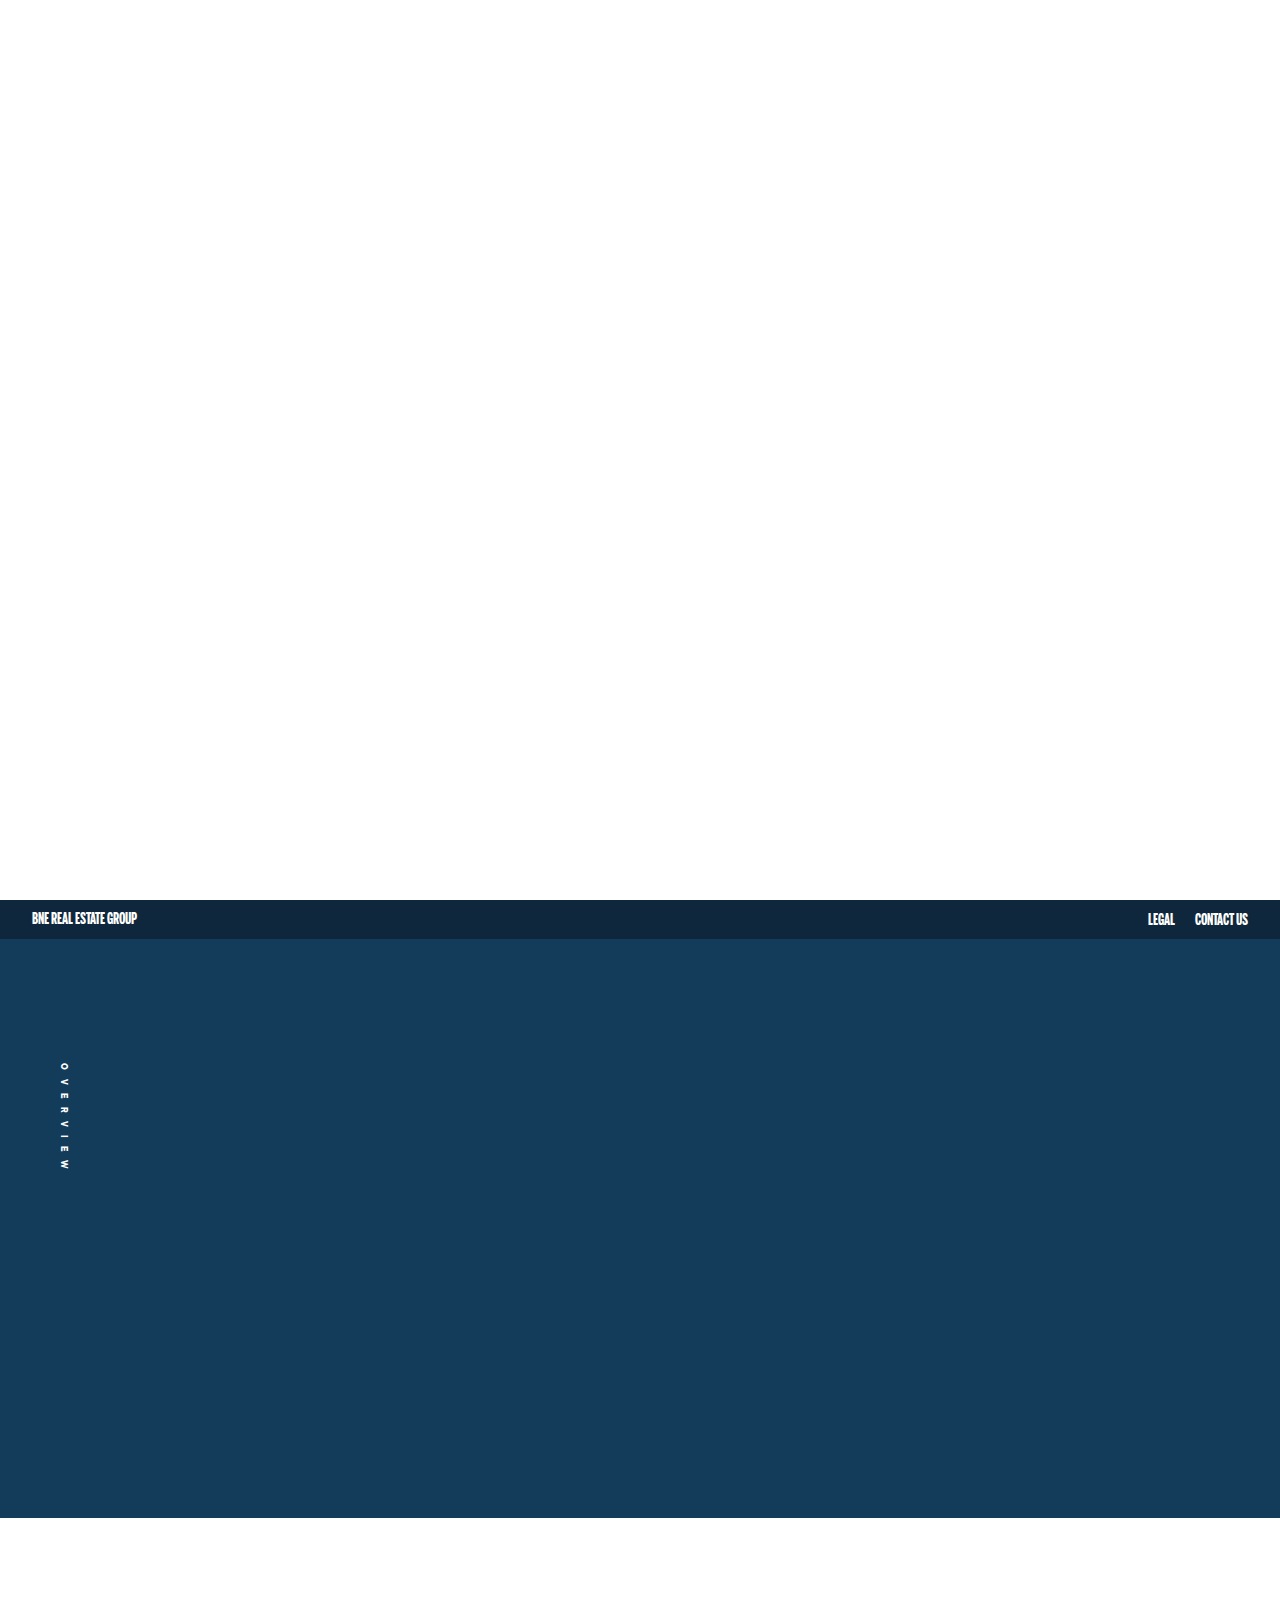
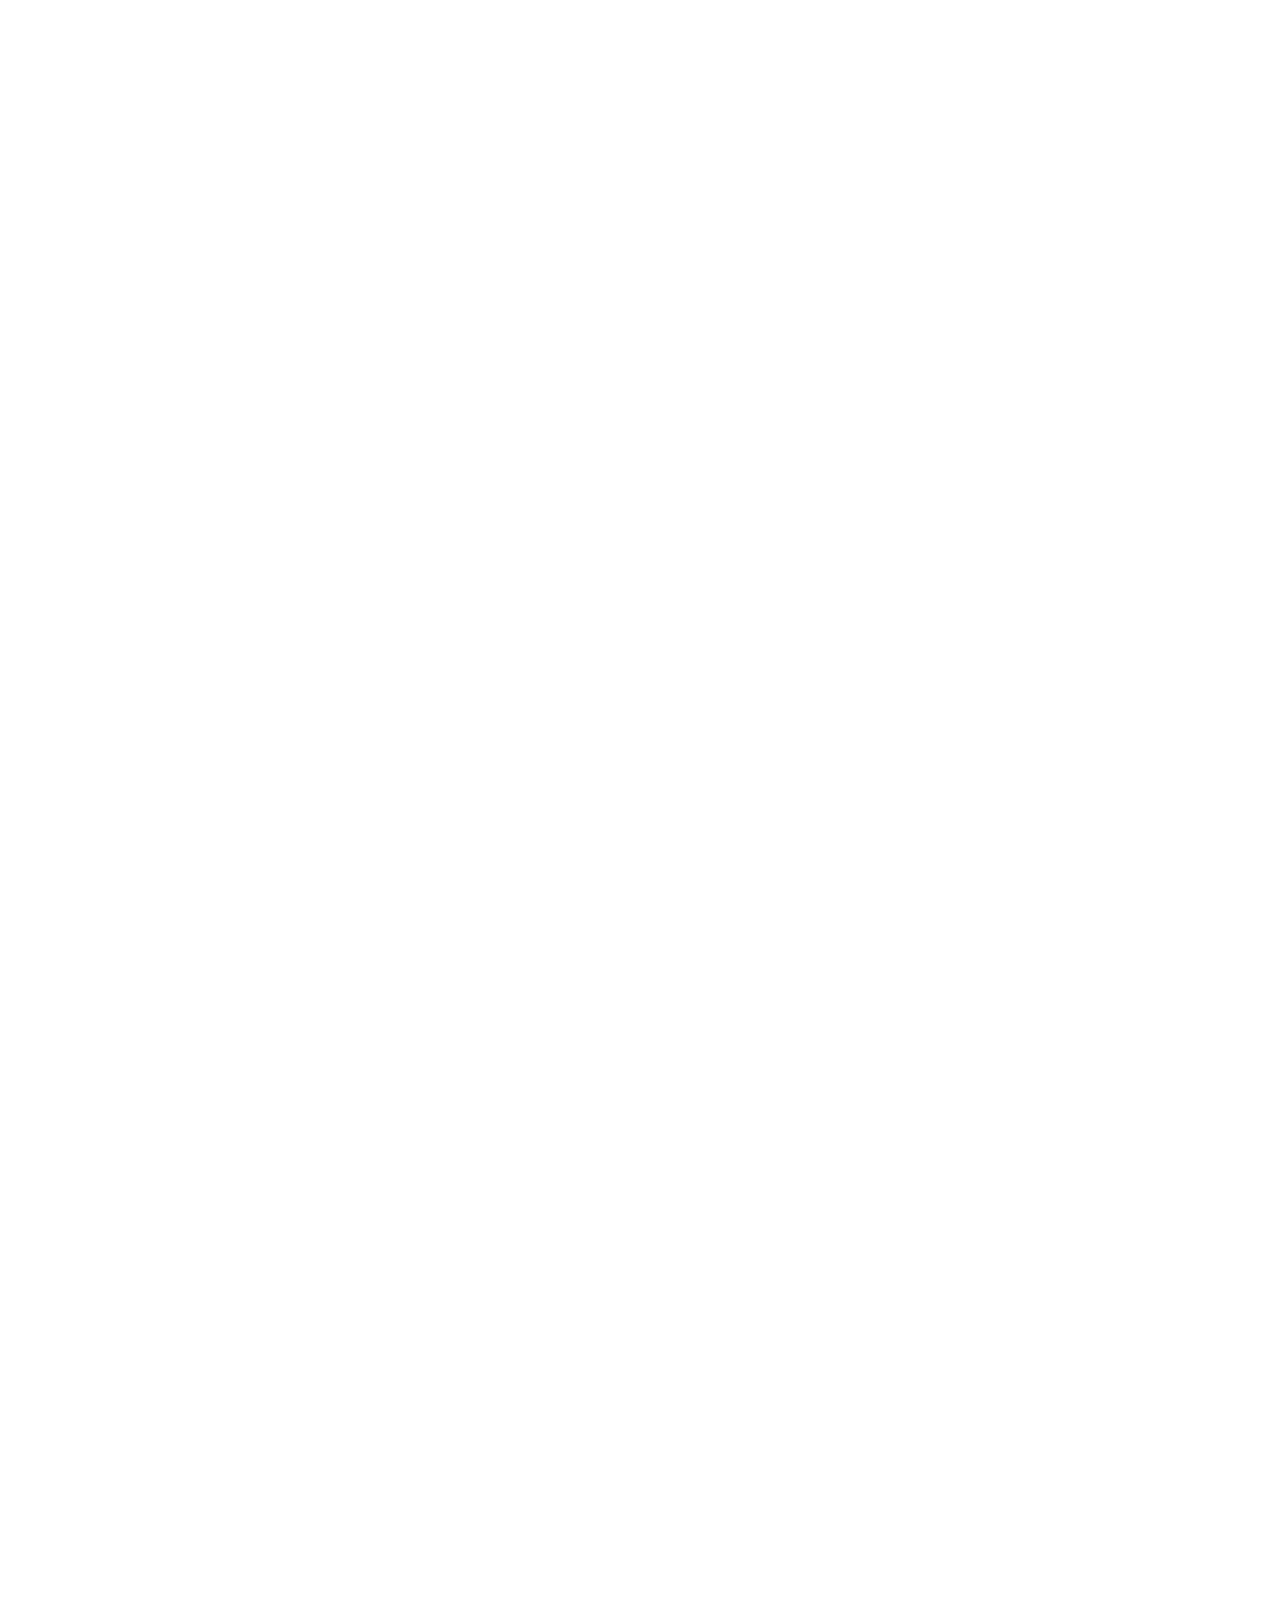
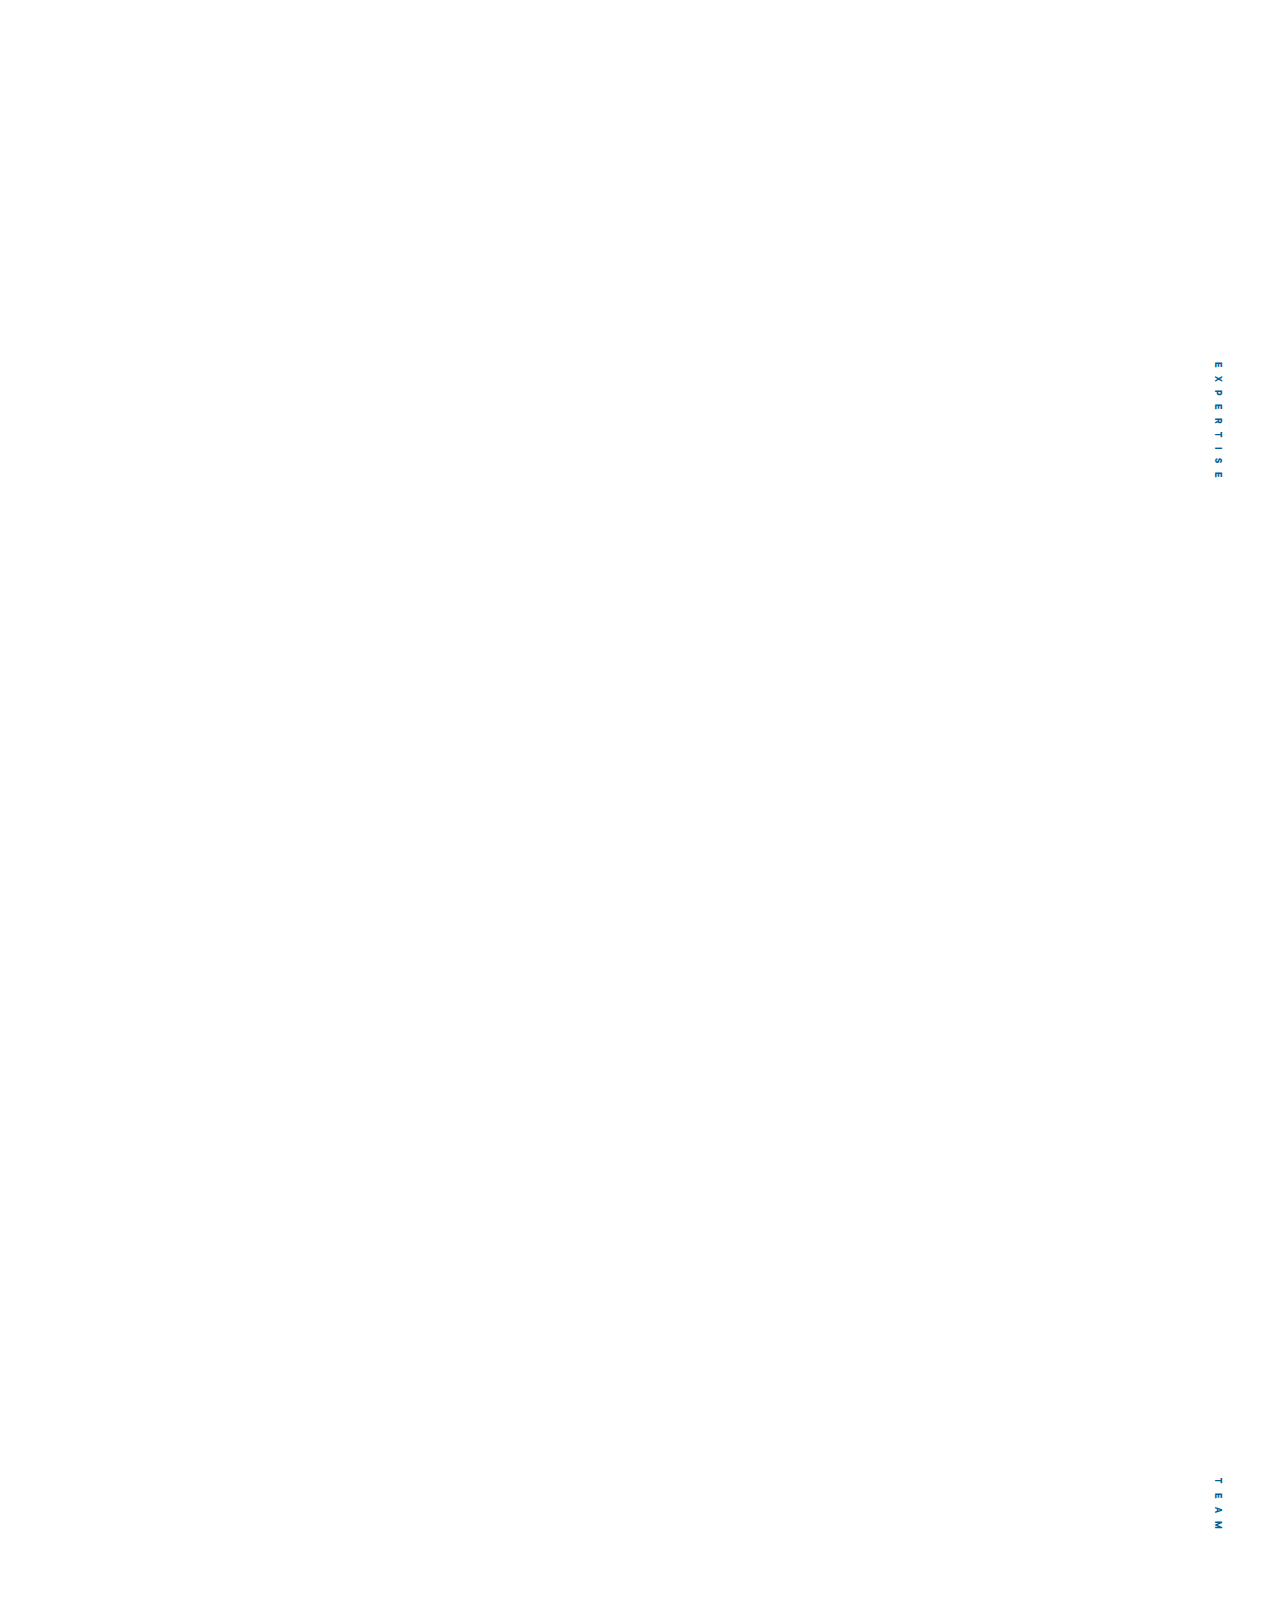
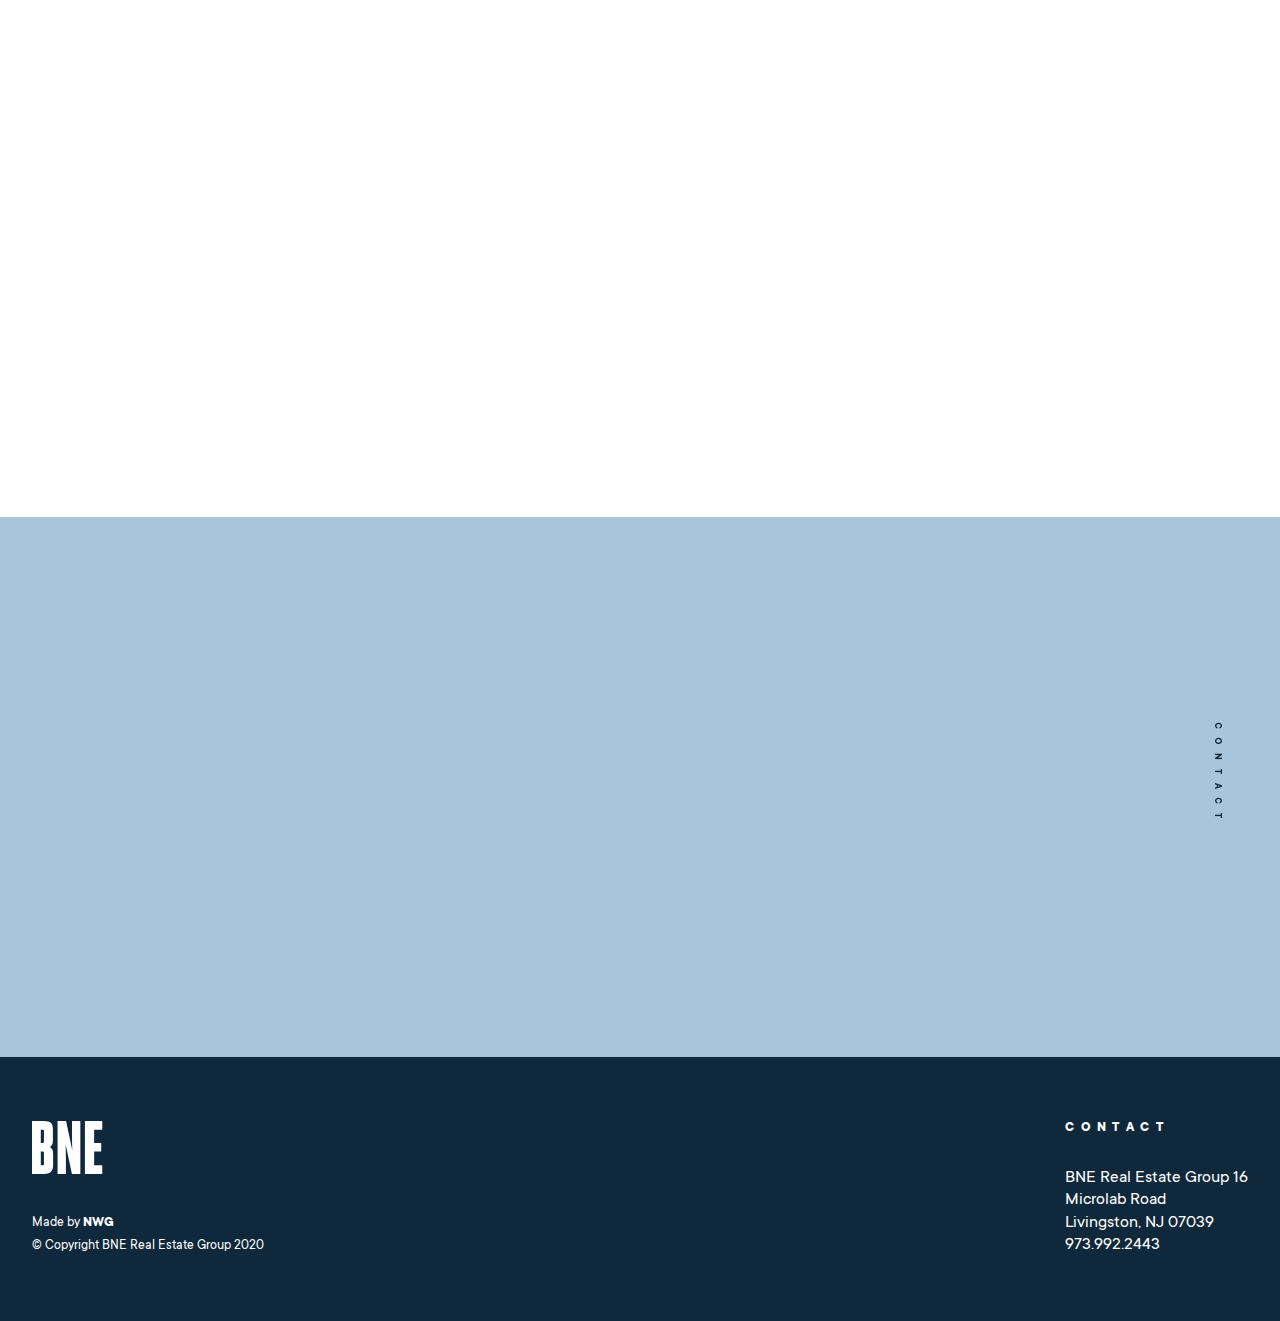
==== commit e5de54f3: "fixes" ====
--- a/index.html
+++ b/index.html
@@ -3,7 +3,7 @@
 
 <head>
 	<meta charset="utf-8">
-	<title>BNE</title>
+	<title>BNE Real Estate Group | Luxury Rental Communities</title>
 	<meta name="description" content="BNE">
 	<meta name="viewport" content="width=device-width">
 	<link rel="icon" href="images/favicon.png">
@@ -20,11 +20,11 @@
 
     <section class="top-nav">
         <div class="top-nav__container">
-            <a href="#" class="top-nav__logo-link">
+            <a href="./" class="top-nav__logo-link">
                 <img src="images/dest/logo-white.svg" alt="BNE Logo" class="top-nav__logo">
             </a>
 
-            <button class="hamburger hamburger--slider" type="button">
+            <button class="hamburger hamburger--slider" id="hamburger" type="button">
                 <span class="hamburger-box">
                     <span class="hamburger-inner"></span>
                 </span>
@@ -32,11 +32,19 @@
         </div>
     </section>
 
-	<section class="hero">
+    <section class="nav" id="nav">
+        <ul>
+            <li><a href="./" class="nav__link _active">Home</a></li>
+            <li><a href="./portfolio.html" class="nav__link">Portfolio</a></li>
+            <li><a href="./contact.html" class="nav__link">Contact</a></li>
+        </ul>
+    </section>
+
+	<section class="hero hero_home">
 		<div class="hero__content">
-			<h1 class="uppercase">We bring the<br>experience</h1>
+			<h1 class="uppercase hero__title">We bring the<br>experience</h1>
 			<p class="capitalize hero__description">A full-service real estate development<br>firm with over 60 years of experience</p>
-			<a href="#" class="btn btn_outline">Discover</a>
+			<a href="#" class="btn btn_outline hero__btn">Discover</a>
 		</div>
 
 		<a href="#overview" class="hero__arrow">Scroll down</a>
@@ -56,7 +64,7 @@
         <div class="overview__first">
             <div class="overview__container">
                 <div class="overview__description">
-                    <p class="overview__description-text">
+                    <p class="overview__description-text scrl scrl_left">
                         BNE Real Estate Group is a national, family-owned organization with over 60 years of experience in the development, investment, ownership and management of high-quality and vastly diversified real estate assets.
                     </p>
                 </div>
@@ -66,45 +74,45 @@
         <div class="overview__second">
             <div class="overview__container">
                 <div class="overview__description">
-                    <div class="overview__row">
+                    <div class="overview__row scrl scrl_left">
                         <div class="overview__highlight">60</div>
                         <div class="overview__highlight-text">Years of experience</div>
                     </div>
 
-                    <div class="overview__row">
+                    <div class="overview__row scrl scrl_left">
                         <div class="overview__highlight">8,000</div>
                         <div class="overview__highlight-text">Managed<br>apartments</div>
                     </div>
 
-                    <div class="overview__row">
+                    <div class="overview__row scrl scrl_left">
                         <div class="overview__highlight">1 million</div>
                     </div>
 
-                    <div class="overview__row">
+                    <div class="overview__row scrl scrl_left">
                         <div class="overview__highlight-text">Square feet of<br>commercial space</div>
                     </div>
 
-                    <p class="overview__text">
+                    <p class="overview__text scrl scrl_left">
                         As a full-service real estate firm, BNE Real Estate Group’s talented team of professionals drive the development process from the early acquisition phases through design, construction, marketing, and eventually sales/leasing until every home has been occupied.
                     </p>
                 </div>
             </div>
         </div>
 
-        <div class="overview__demo"></div>
+        <div class="overview__demo scrl scrl_right"></div>
     </section>
 
     <section class="latest-projects">
-        <h2>Latest projects</h2>
-        <p class="latest-projects__description">
+        <h2 class="scrl scrl_up">Latest projects</h2>
+        <p class="latest-projects__description scrl scrl_up">
             With a strategic attention to detail and a laser focused commitment
             to quality and value, BNE prides itself on a vast portfolio of stunning,
             successful and expertly maintained and managed developments.
         </p>
-        <a href="#" class="btn btn_solid latest-projects__btn">View Portfolio</a>
+        <a href="#" class="btn btn_solid latest-projects__btn scrl scrl_up">View Portfolio</a>
 
         <!--TODO: replace img src with thumbnail instead of full-size image-->
-        <div class="owl-carousel latest-projects__slider">
+        <div class="owl-carousel latest-projects__slider scrl">
             <div class="latest-projects__slider-item">
                 <a data-fancybox="gallery" href="images/dest/latest-projects-slide-4.jpg">
                     <img src="images/dest/latest-projects-slide-4.jpg" alt="Latest Project Photo">
@@ -134,15 +142,15 @@
     </section>
 
     <section class="expertise">
-        <h2 class="expertise__heading">Our expertise</h2>
+        <h2 class="expertise__heading scrl scrl_up">Our expertise</h2>
         
         <div class="expertise__row">
-            <div class="expertise__col">
+            <div class="expertise__col scrl scrl_left">
                 <img src="images/dest/expertise-demo.jpg" alt="Expertise Image" class="expertise__img">
             </div>
             <div class="expertise__col expertise__col_content">
                 <div class="accordion-container expertise__accordion">
-                    <div class="ac">
+                    <div class="ac scrl scrl_right">
                         <div class="ac-q" tabindex="0">
                             <span class="expertise__accordion-number">1</span>
                             Acquisitions &<br> Pre-Development
@@ -152,7 +160,7 @@
                         </div>
                     </div>
 
-                    <div class="ac">
+                    <div class="ac scrl scrl_right">
                         <div class="ac-q" tabindex="0">
                             <span class="expertise__accordion-number">2</span>
                             Construction
@@ -162,7 +170,7 @@
                         </div>
                     </div>
 
-                    <div class="ac">
+                    <div class="ac scrl scrl_right">
                         <div class="ac-q" tabindex="0">
                             <span class="expertise__accordion-number">3</span>
                             Property<br> Management
@@ -172,7 +180,7 @@
                         </div>
                     </div>
 
-                    <div class="ac">
+                    <div class="ac scrl scrl_right">
                         <div class="ac-q" tabindex="0">
                             <span class="expertise__accordion-number">4</span>
                             Sales & Leasing
@@ -187,10 +195,10 @@
     </section>
 
     <section class="team">
-        <h2 class="team__heading">Meet the team</h2>
+        <h2 class="team__heading scrl scrl_up">Meet the team</h2>
 
         <div class="team__accordion">
-            <div class="team__member">
+            <div class="team__member scrl scrl_left">
                 <div class="team__member-toggle">
                     <div class="team__member-name">LARRY PANTIRER</div>
                     <p class="team__member-role">Partner</p>
@@ -203,7 +211,7 @@
                 </div>
             </div>
 
-            <div class="team__member">
+            <div class="team__member scrl scrl_right">
                 <div class="team__member-toggle">
                     <div class="team__member-name">HOWARD SCHWARTZ</div>
                     <p class="team__member-role">Partner</p>
@@ -216,7 +224,7 @@
                 </div>
             </div>
 
-            <div class="team__member">
+            <div class="team__member scrl scrl_left">
                 <div class="team__member-toggle">
                     <div class="team__member-name">ALAN PINES</div>
                     <p class="team__member-role">Partner</p>
@@ -229,7 +237,7 @@
                 </div>
             </div>
 
-            <div class="team__member">
+            <div class="team__member scrl scrl_right">
                 <div class="team__member-toggle">
                     <div class="team__member-name">JONATHAN SCHWARTZ</div>
                     <p class="team__member-role">Partner</p>
@@ -242,7 +250,7 @@
                 </div>
             </div>
 
-            <div class="team__member">
+            <div class="team__member scrl scrl_left">
                 <div class="team__member-toggle">
                     <div class="team__member-name">RHONDA TAYLOE-CALINDA</div>
                     <p class="team__member-role">Chief Financial Officer</p>
@@ -255,7 +263,7 @@
                 </div>
             </div>
 
-            <div class="team__member">
+            <div class="team__member scrl scrl_right">
                 <div class="team__member-toggle">
                     <div class="team__member-name">DAVID PANTIRER</div>
                     <p class="team__member-role">Partner</p>
@@ -271,7 +279,7 @@
                 </div>
             </div>
 
-            <div class="team__member">
+            <div class="team__member scrl scrl_left">
                 <div class="team__member-toggle">
                     <div class="team__member-name">MARC PANTIRER</div>
                     <p class="team__member-role">Partner</p>
@@ -287,7 +295,7 @@
                 </div>
             </div>
 
-            <div class="team__member">
+            <div class="team__member scrl scrl_right">
                 <div class="team__member-toggle">
                     <div class="team__member-name">SETH COHEN</div>
                     <p class="team__member-role">Executive Vice President, Head of Operations</p>
@@ -303,7 +311,7 @@
                 </div>
             </div>
 
-            <div class="team__member">
+            <div class="team__member scrl scrl_left">
                 <div class="team__member-toggle">
                     <div class="team__member-name">AYTAN GABAI</div>
                     <p class="team__member-role">Executive Vice President, Head of Construction</p>
@@ -316,7 +324,7 @@
                 </div>
             </div>
 
-            <div class="team__member">
+            <div class="team__member scrl scrl_right">
                 <div class="team__member-toggle">
                     <div class="team__member-name">TRACY PECK</div>
                     <p class="team__member-role">Executive Vice President, Head of Property Management</p>
@@ -332,7 +340,7 @@
                 </div>
             </div>
 
-            <div class="team__member">
+            <div class="team__member scrl scrl_left">
                 <div class="team__member-toggle">
                     <div class="team__member-name">CHUCK THOMAS</div>
                     <p class="team__member-role">Vice President of Land Development</p>
@@ -345,7 +353,7 @@
                 </div>
             </div>
 
-            <div class="team__member">
+            <div class="team__member scrl scrl_right">
                 <div class="team__member-toggle">
                     <div class="team__member-name">TOM WITHEREL</div>
                     <p class="team__member-role">Vice President of Design and Architecture</p>
@@ -361,15 +369,12 @@
                     </p>
                 </div>
             </div>
-
-
-
         </div>
     </section>
 
     <section class="contact">
-        <h2 class="contact__title">Let’s connect<br> and shape what’s next.</h2>
-        <a href="#" class="btn btn_solid contact__btn">Contact</a>
+        <h2 class="contact__title scrl scrl_up">Let’s connect<br> and shape what’s next.</h2>
+        <a href="#" class="btn btn_solid contact__btn scrl scrl_up">Contact</a>
     </section>
 
     <footer class="footer">
@@ -401,6 +406,7 @@
     <script src="libs/owl-carousel/owl.carousel.min.js"></script>
     <script src="libs/fancybox/jquery.fancybox.min.js"></script>
     <script src="libs/accordion/accordion.min.js"></script>
+    <script src="libs/scroll-magic/ScrollMagic.min.js"></script>
 
 	<script src="js/app.min.js"></script>
 
@@ -445,28 +451,10 @@
                 }
             });
 
-            $(window).scroll(function() {
-                var scroll = $(window).scrollTop();
-
-                if (scroll >= 150) {
-                    $(".top-nav").addClass("top-nav_solid");
-                } else {
-                    $(".top-nav").removeClass("top-nav_solid");
-                }
-            });
-
             $('.team__member-toggle').on('click', function() {
                 $(this).toggleClass('on');
                 $(this).next(".team__member-description").slideToggle(300);
             });
-
-            $(document).on('click', 'a[href^="#"]', function (event) {
-                event.preventDefault();
-
-                $('html, body').animate({
-                    scrollTop: $($.attr(this, 'href')).offset().top
-                }, 500);
-            });
         });
     </script>
 
--- a/css/app.min.css
+++ b/css/app.min.css
@@ -1 +1 @@
-@font-face{font-family:benton-sans-wide;font-style:normal;font-weight:400;src:local("benton-sans-wide"),url(../fonts/benton-sans-wide-medium.woff2) format("woff2")}@font-face{font-family:benton-sans-compressed;font-style:normal;font-weight:400;src:local("benton-sans-compressed"),url(../fonts/benton-sans-compressed.woff2) format("woff2")}@font-face{font-family:TTCommons;font-style:normal;font-weight:300;src:local("TTCommons"),url(../fonts/TTCommons-Thin.woff2) format("woff2")}@font-face{font-family:TTCommons;font-style:normal;font-weight:400;src:local("TTCommons"),url(../fonts/TTCommons-Regular.woff2) format("woff2")}@font-face{font-family:TTCommons;font-style:normal;font-weight:500;src:local("TTCommons"),url(../fonts/TTCommons-Medium.woff2) format("woff2")}@font-face{font-family:TTCommons;font-style:normal;font-weight:700;src:local("TTCommons"),url(../fonts/TTCommons-Bold.woff2) format("woff2")}::-webkit-input-placeholder{color:#666}::-moz-placeholder{color:#666}:-ms-input-placeholder{color:#666}::-ms-input-placeholder{color:#666}::placeholder{color:#666}::-moz-selection{background-color:#0f273c;color:#fff}::selection{background-color:#0f273c;color:#fff}:focus{outline:0}input,textarea{outline:0}input:focus:required:invalid,textarea:focus:required:invalid{border-color:red}input:required:valid,textarea:required:valid{border-color:green}body{font-family:TTCommons,sans-serif;font-size:16px;min-width:320px;position:relative;line-height:1.65;overflow-x:hidden;color:#133c5b}a{-webkit-transition:opacity .15s linear;-o-transition:opacity .15s linear;transition:opacity .15s linear}a:hover{opacity:.7}body{line-height:1}h1{font-family:benton-sans-wide,sans-serif;letter-spacing:.35px;line-height:1.2;font-size:24px}h2{font-family:benton-sans-wide,sans-serif;font-size:22px;line-height:1.2;letter-spacing:3px;color:#0f283b;text-transform:uppercase;text-align:center}p{line-height:1.12}a{text-decoration:none}.uppercase{text-transform:uppercase}.capitalize{text-transform:capitalize}@media (min-width:768px){p{font-size:1.1rem}.btn{font-size:1.2rem}h1{font-size:4vw}h2{font-size:2.75vw}}@media (min-width:1150px){h1{font-size:3.5vw}h2{font-size:2.5vw}}*{margin:0;padding:0}body,html{width:100%;height:100%}.hero{display:-webkit-box;display:-ms-flexbox;display:flex;-webkit-box-pack:center;-ms-flex-pack:center;justify-content:center;-webkit-box-align:center;-ms-flex-align:center;align-items:center;height:100%;color:#fff;background-color:#0f273c;background-image:url(../images/dest/hero-bg.jpg);background-size:cover;background-repeat:no-repeat;background-position:center;text-shadow:0 5px 20px rgba(0,0,0,.75);text-align:center}.hero:before{content:'';position:absolute;top:0;right:0;bottom:0;left:0;background-color:rgba(27,71,105,.4)}.hero__content{position:relative;z-index:1;margin-top:-39px}@media (orientation:landscape){.hero__content{margin-top:0}}.hero__description{margin:14px 0 18px}.hero__arrow{text-decoration:none;color:#fff;z-index:1;position:absolute;bottom:45px;left:50%;-webkit-transform:translateX(-50%);-ms-transform:translateX(-50%);transform:translateX(-50%);font-weight:700;text-transform:uppercase;font-size:10px;letter-spacing:3px}@media (orientation:landscape){.hero__arrow{display:none}}.hero__arrow:after{content:'';display:block;background-image:url(../images/dest/hero-arrow.svg);width:40px;height:40px;padding:13px;background-repeat:no-repeat;background-size:contain;background-position:center;-webkit-box-sizing:border-box;box-sizing:border-box;margin:10px auto 0}@media (min-width:768px){.hero__description{font-size:1.2rem;margin:1.198vw 0 1.823vw}}@media (min-width:768px) and (orientation:landscape) and (min-height:479px){.hero__arrow{display:block}.hero__content{margin-top:-39px}}.btn{display:inline-block;padding:11px 32px 9px}.btn_outline{border:2px solid #fff;color:#fff;background:0 0}.btn_solid{color:#fff;background-color:#0f283b}@media (min-width:1150px){.btn{padding:15px 46px 13px}}.footer-tab{background-color:#0f273c;position:fixed;bottom:0;left:0;right:0;z-index:2}.footer-tab__container{display:-webkit-box;display:-ms-flexbox;display:flex;-webkit-box-align:center;-ms-flex-align:center;align-items:center;padding:8px 0 7px;width:95%;margin:0 auto}.footer-tab__link{color:#fff;font-family:benton-sans-compressed,sans-serif;text-transform:uppercase;font-size:14px}.footer-tab__link+.footer-tab__link{margin-left:20px}.footer-tab__link-wrap{-webkit-box-flex:1;-ms-flex:1;flex:1}@media (min-width:768px){.footer-tab__link{font-size:16px}.footer-tab__container{padding:11px 0 10px}}.top-nav{position:fixed;top:0;left:0;right:0;padding:2px 0;z-index:3;-webkit-transition:background-color .5s linear;-o-transition:background-color .5s linear;transition:background-color .5s linear}.top-nav_solid{background-color:rgba(19,60,91,.75)}.top-nav__container{width:95%;margin:0 auto;display:-webkit-box;display:-ms-flexbox;display:flex;-webkit-box-align:center;-ms-flex-align:center;align-items:center;-webkit-box-pack:justify;-ms-flex-pack:justify;justify-content:space-between}.top-nav__logo-link{display:-webkit-box;display:-ms-flexbox;display:flex;-webkit-box-align:center;-ms-flex-align:center;align-items:center;width:150px;height:35px;-webkit-transform:translateY(-1px);-ms-transform:translateY(-1px);transform:translateY(-1px)}.top-nav__logo{display:block;width:100%;height:auto}.top-nav .hamburger{padding:10px;-webkit-transform:translateY(2px);-ms-transform:translateY(2px);transform:translateY(2px)}.top-nav .hamburger-box:after{content:'Menu';position:absolute;left:-12px;top:50%;-webkit-transform:translate(-100%,-50%);-ms-transform:translate(-100%,-50%);transform:translate(-100%,-50%);color:#fff;margin-top:2px;font-size:14px}@media (min-width:768px) and (min-height:480px){.top-nav{padding:.35vw 0}.top-nav__logo-link{width:180px;height:40px}.top-nav .hamburger{padding:12px;-webkit-transform:translateX(12px);-ms-transform:translateX(12px);transform:translateX(12px)}.top-nav .hamburger-box:after{left:-20px;font-size:16px}}.hamburger{padding:15px 15px;display:inline-block;cursor:pointer;-webkit-transition-property:opacity,-webkit-filter;transition-property:opacity,-webkit-filter;-o-transition-property:opacity,filter;transition-property:opacity,filter;transition-property:opacity,filter,-webkit-filter;-webkit-transition-duration:.15s;-o-transition-duration:.15s;transition-duration:.15s;-webkit-transition-timing-function:linear;-o-transition-timing-function:linear;transition-timing-function:linear;font:inherit;color:inherit;text-transform:none;background-color:transparent;border:0;margin:0;overflow:visible}.hamburger:hover{opacity:.7}.hamburger.is-active:hover{opacity:.7}.hamburger.is-active .hamburger-inner,.hamburger.is-active .hamburger-inner::after,.hamburger.is-active .hamburger-inner::before{background-color:#fff}.hamburger-box{width:40px;height:22px;display:inline-block;position:relative}.hamburger-inner{display:block;top:50%;margin-top:-1px}.hamburger-inner,.hamburger-inner::after,.hamburger-inner::before{width:40px;height:2px;background-color:#fff;border-radius:0;position:absolute;-webkit-transition-property:-webkit-transform;transition-property:-webkit-transform;-o-transition-property:transform;transition-property:transform;transition-property:transform,-webkit-transform;-webkit-transition-duration:.15s;-o-transition-duration:.15s;transition-duration:.15s;-webkit-transition-timing-function:ease;-o-transition-timing-function:ease;transition-timing-function:ease}.hamburger-inner::after,.hamburger-inner::before{content:"";display:block}.hamburger-inner::before{top:-10px}.hamburger-inner::after{bottom:-10px}.hamburger--slider .hamburger-inner{top:1px}.hamburger--slider .hamburger-inner::before{top:10px;-webkit-transition-property:opacity,-webkit-transform;transition-property:opacity,-webkit-transform;-o-transition-property:transform,opacity;transition-property:transform,opacity;transition-property:transform,opacity,-webkit-transform;-webkit-transition-timing-function:ease;-o-transition-timing-function:ease;transition-timing-function:ease;-webkit-transition-duration:.15s;-o-transition-duration:.15s;transition-duration:.15s}.hamburger--slider .hamburger-inner::after{top:20px}.hamburger--slider.is-active .hamburger-inner{-webkit-transform:translate3d(0,10px,0) rotate(45deg);transform:translate3d(0,10px,0) rotate(45deg)}.hamburger--slider.is-active .hamburger-inner::before{-webkit-transform:rotate(-45deg) translate3d(-5.71429px,-8px,0);transform:rotate(-45deg) translate3d(-5.71429px,-8px,0);opacity:0}.hamburger--slider.is-active .hamburger-inner::after{-webkit-transform:translate3d(0,-20px,0) rotate(-90deg);transform:translate3d(0,-20px,0) rotate(-90deg)}.overview{position:relative}.overview__first{background:#133c5b;color:#fff;padding:12.35vw 0 14.9vw;position:relative}.overview__first:after{content:'Overview';position:absolute;left:4.5%;top:12.35vw;text-transform:uppercase;-webkit-transform:rotate(90deg) translateX(-.5em);-ms-transform:rotate(90deg) translateX(-.5em);transform:rotate(90deg) translateX(-.5em);-webkit-transform-origin:left bottom;-ms-transform-origin:left bottom;transform-origin:left bottom;font-weight:700;font-size:8px;letter-spacing:8px}.overview__second{padding:13vw 0 10vw;background-color:#fff}.overview__container{width:77%;margin:0 auto}.overview__description{-webkit-box-sizing:border-box;box-sizing:border-box;position:relative;z-index:1}.overview__description-text{font-weight:300;font-size:19px}.overview__demo{background-image:url(../images/dest/overview-demo.jpg);background-position:center;background-repeat:no-repeat;background-size:cover;width:100%;height:140vw;margin-left:auto}.overview__row{display:-webkit-box;display:-ms-flexbox;display:flex;-webkit-box-align:end;-ms-flex-align:end;align-items:flex-end}.overview__row:last-of-type .overview__highlight-text{top:-.25em}.overview__highlight{font-size:46px;font-weight:300;color:#9bb6c7;text-transform:uppercase}.overview__highlight-text{color:#133c5b;font-size:12px;text-transform:uppercase;font-weight:700;letter-spacing:3px;margin-left:.5em;position:relative;top:-.85em}.overview__text{color:#133c5b;margin:1.5em 0 0 .25em}@media (min-width:768px){.overview__description{width:50%;padding-right:7.4vw}.overview__demo{width:50%;position:absolute;top:12.35vw;bottom:0;right:0;height:auto;margin-left:0}}@media (min-width:1150px){.overview__first:after{font-size:10px}.overview__description-text{font-size:2.35vw}.overview__highlight{font-size:5.5vw}.overview__highlight-text{font-size:1.1vw;top:-1.25em}.overview__row:last-of-type .overview__highlight-text{top:-.75em}.overview__text{margin:2.5em 0 0 .5em}}.latest-projects{padding:10vw 0;text-align:center}.latest-projects__description{margin:1.25em auto 2.35em;max-width:470px;padding:0 16px}.latest-projects__btn{margin-bottom:4.7em}.owl-carousel .owl-stage{display:-webkit-box;display:-ms-flexbox;display:flex;-webkit-box-align:center;-ms-flex-align:center;align-items:center}.owl-next,.owl-prev{position:absolute;top:0;bottom:0;opacity:0;width:40px}.owl-prev{left:0}.owl-next{right:0}@media (min-width:768px){.owl-next,.owl-prev{width:60px}}.expertise{padding:36px 0 31px}.expertise__heading{margin-bottom:24px}.expertise__row{display:-webkit-box;display:-ms-flexbox;display:flex;-webkit-box-orient:vertical;-webkit-box-direction:reverse;-ms-flex-direction:column-reverse;flex-direction:column-reverse;position:relative}.expertise__col{-webkit-box-flex:0;-ms-flex:0 0 50%;flex:0 0 50%}.expertise__col_content{padding:0 36px 0 16px;-webkit-box-sizing:border-box;box-sizing:border-box;display:-webkit-box;display:-ms-flexbox;display:flex;-webkit-box-align:center;-ms-flex-align:center;align-items:center;position:relative}.expertise__col_content:after{content:'Expertise';position:absolute;right:12px;top:50%;text-transform:uppercase;-webkit-transform:rotate(90deg) translate(-15%,100%);-ms-transform:rotate(90deg) translate(-15%,100%);transform:rotate(90deg) translate(-15%,100%);-webkit-transform-origin:right bottom;-ms-transform-origin:right bottom;transform-origin:right bottom;font-weight:700;font-size:8px;letter-spacing:8px;color:#045f99}.expertise__img{display:block;width:100%;height:auto}.expertise__accordion{margin-left:28px;margin-bottom:22px}.expertise__accordion .ac{border:none;margin-top:0}.expertise__accordion .ac+.ac{margin-top:14px}.expertise__accordion .ac>.ac-q{color:#133c5b;font-size:23px;font-weight:300;padding:10px 14px}.expertise__accordion .ac>.ac-q br{display:none}.expertise__accordion .ac>.ac-q:after{display:none}.expertise__accordion .ac>.ac-a p{padding:8px 0 0 14px;line-height:1.4}.expertise__accordion-number{display:inline-block;vertical-align:middle;text-align:center;line-height:31px;-webkit-box-pack:center;-ms-flex-pack:center;justify-content:center;-webkit-box-align:center;-ms-flex-align:center;align-items:center;width:28px;height:28px;-webkit-box-sizing:border-box;box-sizing:border-box;border-radius:50%;border:1.5px solid #045f99;position:absolute;left:0;top:calc(50% - 2px);-webkit-transform:translate(-100%,-50%);-ms-transform:translate(-100%,-50%);transform:translate(-100%,-50%);font-weight:300;color:#045f99;font-size:22px;-webkit-transition:color .15s ease-in-out,background-color .15s ease-in-out;-o-transition:color .15s ease-in-out,background-color .15s ease-in-out;transition:color .15s ease-in-out,background-color .15s ease-in-out}.is-active .expertise__accordion-number{color:#fff;background-color:#045f99}@media (min-width:768px){.expertise__heading{margin-bottom:3.5vw}.expertise__row{-webkit-box-orient:horizontal;-webkit-box-direction:normal;-ms-flex-direction:row;flex-direction:row}.expertise__col_content{position:static;padding:0 11.5% 0 7.4vw}.expertise__col_content:after{font-size:10px;right:4.5vw;-webkit-transform:rotate(90deg) translate(3em,100%);-ms-transform:rotate(90deg) translate(3em,100%);transform:rotate(90deg) translate(3em,100%)}.expertise__accordion{margin-left:2.5vw;margin-bottom:0}.expertise__accordion .ac+.ac{margin-top:1vw}.expertise__accordion .ac>.ac-q{padding:1vw 1.75vw;font-size:3vw}.expertise__accordion .ac>.ac-a p{padding:0 0 0 1.9vw;line-height:1.12}.expertise__accordion-number{width:2.5vw;height:2.5vw;font-size:1.85vw;line-height:2.75vw;top:calc(50% - .3vw)}}.team{position:relative;padding:10vw 0}.team__heading{margin-bottom:24px}.team__accordion{width:92%;margin:0 auto}.team__member{padding:14px 0 8px;border-bottom:1px solid #707070;position:relative}.team__member-name{font-size:22px;font-weight:300;text-transform:capitalize}.team__member-toggle{cursor:pointer;-webkit-transition:color .15s linear;-o-transition:color .15s linear;transition:color .15s linear;padding-right:30px;position:relative}.team__member-toggle:after,.team__member-toggle:before{content:'';position:absolute;right:8px;top:calc(50% - 4px);width:16px;display:block;height:1px;background:#707070;pointer-events:none}.team__member-toggle:before{-webkit-transform:rotate(90deg) translateY(-50%);-ms-transform:rotate(90deg) translateY(-50%);transform:rotate(90deg) translateY(-50%);-webkit-transition:opacity .15s linear,color .15s linear;-o-transition:opacity .15s linear,color .15s linear;transition:opacity .15s linear,color .15s linear}.team__member-toggle:after{-webkit-transform:translateY(-50%);-ms-transform:translateY(-50%);transform:translateY(-50%);-webkit-transition:color .15s linear;-o-transition:color .15s linear;transition:color .15s linear}.team__member-toggle.on:before{opacity:0}.team__member-toggle:hover{color:#20669a}.team__member-toggle:hover:after,.team__member-toggle:hover:before{background:#969696}.team__member-description{padding-top:12px;height:auto;overflow:hidden;display:none}.team__member-description p{line-height:1.3}.team__member-description p+p{margin-top:.5vw}@media (min-width:768px) and (min-height:480px){.team:after{content:'Team';position:absolute;top:50%;text-transform:uppercase;-webkit-transform-origin:right bottom;-ms-transform-origin:right bottom;transform-origin:right bottom;font-weight:700;letter-spacing:8px;color:#045f99;font-size:10px;right:4.5vw;-webkit-transform:rotate(90deg) translate(3em,100%);-ms-transform:rotate(90deg) translate(3em,100%);transform:rotate(90deg) translate(3em,100%)}.team__heading{margin-bottom:3.5vw}.team__accordion{width:75%}.team__member-name{font-size:2.25vw}.team__member{padding:1.25vw 0 .75vw}.team__member-description{padding-top:1vw}.team__member-toggle{padding-right:0;position:static}.team__member-toggle:after,.team__member-toggle:before{right:1.5vw;top:2.75vw;width:1.75vw}.team__member-toggle:before{-webkit-transform:rotate(90deg);-ms-transform:rotate(90deg);transform:rotate(90deg)}.team__member-toggle:after{-webkit-transform:none;-ms-transform:none;transform:none}}@media (min-width:1150px){.team__accordion{width:60%}}.contact{padding:15vw 0;background-color:#a7c5dd;text-align:center;position:relative}.contact:after{content:'Contact';position:absolute;right:12px;top:50%;text-transform:uppercase;-webkit-transform:rotate(90deg) translate(50%,100%);-ms-transform:rotate(90deg) translate(50%,100%);transform:rotate(90deg) translate(50%,100%);-webkit-transform-origin:right bottom;-ms-transform-origin:right bottom;transform-origin:right bottom;font-weight:700;font-size:8px;letter-spacing:8px;color:#0f283b}.contact__title{color:#fff;max-width:90%;margin:0 auto}.contact__btn{margin-top:16px}@media (min-width:768px){.contact:after{font-size:10px;right:4.5vw;-webkit-transform:rotate(90deg) translate(3em,100%);-ms-transform:rotate(90deg) translate(3em,100%);transform:rotate(90deg) translate(3em,100%)}.contact__btn{margin-top:2.5vw}}.footer{background:#0f283b;color:#fff;padding:28px 0 44px}.footer__container{width:95%;margin:0 auto;display:-webkit-box;display:-ms-flexbox;display:flex;-webkit-box-orient:horizontal;-webkit-box-direction:reverse;-ms-flex-direction:row-reverse;flex-direction:row-reverse;-webkit-box-pack:justify;-ms-flex-pack:justify;justify-content:space-between}.footer__col{display:-webkit-box;display:-ms-flexbox;display:flex;-webkit-box-orient:vertical;-webkit-box-direction:normal;-ms-flex-direction:column;flex-direction:column;-webkit-box-pack:justify;-ms-flex-pack:justify;justify-content:space-between;min-height:110px}.footer__col:first-child{-webkit-box-align:end;-ms-flex-align:end;align-items:flex-end;text-align:right}.footer__logo-link{display:block;width:60px;-webkit-transform:translateX(11px);-ms-transform:translateX(11px);transform:translateX(11px)}.footer__logo{display:block;width:100%;height:auto;margin-bottom:3vw}.footer__copy{font-size:12px;line-height:1.6;max-width:136px}.footer__copy span{font-weight:700}.footer__contact{font-size:12px;font-weight:700;letter-spacing:6px;text-transform:uppercase}.footer__address{font-size:14px;line-height:1.25}@media (min-width:768px){.footer{padding:5vw 0}.footer__container{-webkit-box-orient:horizontal;-webkit-box-direction:normal;-ms-flex-direction:row;flex-direction:row}.footer__col{min-height:8vw}.footer__col:first-child{-webkit-box-align:normal;-ms-flex-align:normal;align-items:normal;text-align:left}.footer__contact{font-size:14px}.footer__address{font-size:18px}.footer__logo-link{width:7vw;-webkit-transform:none;-ms-transform:none;transform:none}.footer__copy{font-size:14px;max-width:none}}+@font-face{font-family:benton-sans-wide;font-style:normal;font-weight:400;src:local("benton-sans-wide"),url(../fonts/benton-sans-wide-medium.woff2) format("woff2")}@font-face{font-family:benton-sans-compressed;font-style:normal;font-weight:400;src:local("benton-sans-compressed"),url(../fonts/benton-sans-compressed.woff2) format("woff2")}@font-face{font-family:TTCommons;font-style:normal;font-weight:300;src:local("TTCommons"),url(../fonts/TTCommons-Thin.woff2) format("woff2")}@font-face{font-family:TTCommons;font-style:normal;font-weight:400;src:local("TTCommons"),url(../fonts/TTCommons-Regular.woff2) format("woff2")}@font-face{font-family:TTCommons;font-style:normal;font-weight:500;src:local("TTCommons"),url(../fonts/TTCommons-Medium.woff2) format("woff2")}@font-face{font-family:TTCommons;font-style:normal;font-weight:700;src:local("TTCommons"),url(../fonts/TTCommons-Bold.woff2) format("woff2")}::-webkit-input-placeholder{color:#666}::-moz-placeholder{color:#666}:-ms-input-placeholder{color:#666}::-ms-input-placeholder{color:#666}::placeholder{color:#666}::-moz-selection{background-color:#0f273c;color:#fff}::selection{background-color:#0f273c;color:#fff}:focus{outline:0}input,textarea{outline:0}input:focus:required:invalid,textarea:focus:required:invalid{border-color:red}input:required:valid,textarea:required:valid{border-color:green}body{font-family:TTCommons,sans-serif;font-size:16px;min-width:320px;position:relative;line-height:1.65;overflow-x:hidden;color:#133c5b}a{-webkit-transition:opacity .15s linear;-o-transition:opacity .15s linear;transition:opacity .15s linear}a:hover{opacity:.7}body{line-height:1}h1{font-family:benton-sans-wide,sans-serif;letter-spacing:.35px;line-height:1.2;font-size:24px}h2{font-family:benton-sans-wide,sans-serif;font-size:22px;line-height:1.2;letter-spacing:3px;color:#0f283b;text-transform:uppercase;text-align:center}h3{font-family:benton-sans-wide,sans-serif;font-size:20px;line-height:1.2;color:#fff;text-transform:uppercase;text-align:center}p{line-height:1.12}a{text-decoration:none}.uppercase{text-transform:uppercase}.capitalize{text-transform:capitalize}@media (min-width:768px){p{font-size:1.1rem}.btn{font-size:1.2rem}h1{font-size:4vw}h2{font-size:2.75vw}h3{font-size:2.5vw}}@media (min-width:1150px){h1{font-size:3.5vw}h2{font-size:2.5vw}h3{font-size:2.25vw}}*{margin:0;padding:0}body,html{width:100%;height:100%}.hero{display:-webkit-box;display:-ms-flexbox;display:flex;-webkit-box-pack:center;-ms-flex-pack:center;justify-content:center;-webkit-box-align:center;-ms-flex-align:center;align-items:center;height:100%;color:#fff;text-shadow:0 5px 20px rgba(0,0,0,.75);text-align:center;-webkit-animation:fade-in .5s ease-in-out 0s 1 forwards;animation:fade-in .5s ease-in-out 0s 1 forwards;opacity:0}.hero_home:after{background-color:rgba(27,71,105,.33)}.hero_home:before{background-image:url(../images/dest/hero-bg.jpg)}.hero_portfolio:after{background-color:rgba(0,0,0,.33)}.hero_portfolio:before{background-image:url(../images/dest/portfolio-hero.jpg)}.hero:after,.hero:before{content:'';position:absolute;top:0;right:0;bottom:0;left:0}.hero:before{background-color:#0f273c;background-size:cover;background-repeat:no-repeat;background-position:center}.hero__content{position:relative;z-index:1;margin-top:-39px}@media (orientation:landscape){.hero__content{margin-top:0}}.hero__description{margin:14px 0 18px;opacity:0;-webkit-transform:translateY(-15px);-ms-transform:translateY(-15px);transform:translateY(-15px);-webkit-animation:slide-from-top .75s ease-in-out .75s 1 forwards;animation:slide-from-top .75s ease-in-out .75s 1 forwards}.hero__arrow{text-decoration:none;color:#fff;z-index:1;position:absolute;bottom:45px;font-weight:700;text-transform:uppercase;font-size:10px;letter-spacing:3px;-webkit-transform-origin:bottom;-ms-transform-origin:bottom;transform-origin:bottom;opacity:0;-webkit-animation:bounce 4s ease 2.25s 1 forwards;animation:bounce 4s ease 2.25s 1 forwards}@media (orientation:landscape){.hero__arrow{display:none}}.hero__arrow:after{content:'';display:block;background-image:url(../images/dest/hero-arrow.svg);width:40px;height:40px;padding:13px;background-repeat:no-repeat;background-size:contain;background-position:center;-webkit-box-sizing:border-box;box-sizing:border-box;margin:10px auto 0}.hero__title{opacity:0;-webkit-transform:translateY(-15px);-ms-transform:translateY(-15px);transform:translateY(-15px);-webkit-animation:slide-from-top .75s ease-in-out .5s 1 forwards;animation:slide-from-top .75s ease-in-out .5s 1 forwards}.hero__btn{opacity:0;-webkit-transform:translateY(-15px);-ms-transform:translateY(-15px);transform:translateY(-15px);-webkit-animation:slide-from-top .75s ease-in-out 1s 1 forwards;animation:slide-from-top .75s ease-in-out 1s 1 forwards}@media (min-width:768px){.hero__description{font-size:1.2rem;margin:1.198vw 0 1.823vw}.hero:after,.hero:before{position:fixed}}@media (min-width:768px) and (orientation:landscape) and (min-height:479px){.hero__arrow{display:block}.hero__content{margin-top:-39px}}@-webkit-keyframes slide-from-top{0%{-webkit-transform:translateY(-15px);transform:translateY(-15px);opacity:0}100%{-webkit-transform:translateY(0);transform:translateY(0);opacity:1}}@keyframes slide-from-top{0%{-webkit-transform:translateY(-15px);transform:translateY(-15px);opacity:0}100%{-webkit-transform:translateY(0);transform:translateY(0);opacity:1}}@-webkit-keyframes bounce{0%{opacity:0}15%{opacity:1;-webkit-transform:scale(1,1) translateY(0);transform:scale(1,1) translateY(0)}17%{-webkit-transform:scale(1.1,.9) translateY(0);transform:scale(1.1,.9) translateY(0)}22%{-webkit-transform:scale(.9,1.1) translateY(-16px);transform:scale(.9,1.1) translateY(-16px)}27%{-webkit-transform:scale(1.05,.95) translateY(0);transform:scale(1.05,.95) translateY(0)}29%{-webkit-transform:scale(1,1) translateY(-4px);transform:scale(1,1) translateY(-4px)}31%{-webkit-transform:scale(1,1) translateY(0);transform:scale(1,1) translateY(0)}34%{-webkit-transform:scale(1,1) translateY(0);transform:scale(1,1) translateY(0)}36%{-webkit-transform:scale(1.1,.9) translateY(0);transform:scale(1.1,.9) translateY(0)}40%{-webkit-transform:scale(.9,1.1) translateY(-14px);transform:scale(.9,1.1) translateY(-14px)}46%{-webkit-transform:scale(1.05,.95) translateY(0);transform:scale(1.05,.95) translateY(0)}48%{-webkit-transform:scale(1,1) translateY(-4px);transform:scale(1,1) translateY(-4px)}50%{-webkit-transform:scale(1,1) translateY(0);transform:scale(1,1) translateY(0)}100%{-webkit-transform:scale(1,1) translateY(0);transform:scale(1,1) translateY(0);opacity:1}}@keyframes bounce{0%{opacity:0}15%{opacity:1;-webkit-transform:scale(1,1) translateY(0);transform:scale(1,1) translateY(0)}17%{-webkit-transform:scale(1.1,.9) translateY(0);transform:scale(1.1,.9) translateY(0)}22%{-webkit-transform:scale(.9,1.1) translateY(-16px);transform:scale(.9,1.1) translateY(-16px)}27%{-webkit-transform:scale(1.05,.95) translateY(0);transform:scale(1.05,.95) translateY(0)}29%{-webkit-transform:scale(1,1) translateY(-4px);transform:scale(1,1) translateY(-4px)}31%{-webkit-transform:scale(1,1) translateY(0);transform:scale(1,1) translateY(0)}34%{-webkit-transform:scale(1,1) translateY(0);transform:scale(1,1) translateY(0)}36%{-webkit-transform:scale(1.1,.9) translateY(0);transform:scale(1.1,.9) translateY(0)}40%{-webkit-transform:scale(.9,1.1) translateY(-14px);transform:scale(.9,1.1) translateY(-14px)}46%{-webkit-transform:scale(1.05,.95) translateY(0);transform:scale(1.05,.95) translateY(0)}48%{-webkit-transform:scale(1,1) translateY(-4px);transform:scale(1,1) translateY(-4px)}50%{-webkit-transform:scale(1,1) translateY(0);transform:scale(1,1) translateY(0)}100%{-webkit-transform:scale(1,1) translateY(0);transform:scale(1,1) translateY(0);opacity:1}}@-webkit-keyframes fade-in{0%{opacity:0}100%{opacity:1}}@keyframes fade-in{0%{opacity:0}100%{opacity:1}}.btn{display:inline-block;padding:11px 32px 9px;cursor:pointer;-webkit-transition:opacity .15s linear;-o-transition:opacity .15s linear;transition:opacity .15s linear}.btn:hover{opacity:.75}.btn_md{padding:7px 14px 5px;font-size:1em}.btn_sm{padding:8px 10px 4px;font-size:.975em}.btn_outline{border:2px solid #fff;color:#fff;background:0 0}.btn_outline-dark{border:2px solid #133c5b;color:#133c5b;background:0 0}.btn_solid{color:#fff;background-color:#0f283b}@media (min-width:1150px){.btn{padding:15px 46px 13px}.btn_md{padding:10px 24px 7px}.btn_sm{padding:10px 24px 7px}}.footer-tab{background-color:#0f273c;position:fixed;bottom:0;left:0;right:0;z-index:2;-webkit-transform:translateY(100%);-ms-transform:translateY(100%);transform:translateY(100%);-webkit-animation:footer-tab-slide-from-bottom .75s ease-in-out 1.35s 1 forwards;animation:footer-tab-slide-from-bottom .75s ease-in-out 1.35s 1 forwards}.footer-tab__container{display:-webkit-box;display:-ms-flexbox;display:flex;-webkit-box-align:center;-ms-flex-align:center;align-items:center;padding:8px 0 7px;width:95%;margin:0 auto}.footer-tab__link{color:#fff;font-family:benton-sans-compressed,sans-serif;text-transform:uppercase;font-size:14px}.footer-tab__link+.footer-tab__link{margin-left:20px}.footer-tab__link-wrap{-webkit-box-flex:1;-ms-flex:1;flex:1}@media (min-width:768px){.footer-tab__link{font-size:16px}.footer-tab__container{padding:11px 0 10px}}@-webkit-keyframes footer-tab-slide-from-bottom{0%{-webkit-transform:translateY(100%);transform:translateY(100%)}100%{-webkit-transform:translateY(0);transform:translateY(0)}}@keyframes footer-tab-slide-from-bottom{0%{-webkit-transform:translateY(100%);transform:translateY(100%)}100%{-webkit-transform:translateY(0);transform:translateY(0)}}.top-nav{position:fixed;top:0;left:0;right:0;padding:2px 0;z-index:3;-webkit-transition:background-color .5s linear;-o-transition:background-color .5s linear;transition:background-color .5s linear;-webkit-transform:translateY(-100%);-ms-transform:translateY(-100%);transform:translateY(-100%);-webkit-animation:top-nav-slide-from-top .75s ease-in-out 1.35s 1 forwards;animation:top-nav-slide-from-top .75s ease-in-out 1.35s 1 forwards}.top-nav_solid{background-color:rgba(19,60,91,.75)}.top-nav__container{width:95%;margin:0 auto;display:-webkit-box;display:-ms-flexbox;display:flex;-webkit-box-align:center;-ms-flex-align:center;align-items:center;-webkit-box-pack:justify;-ms-flex-pack:justify;justify-content:space-between}.top-nav__logo-link{display:-webkit-box;display:-ms-flexbox;display:flex;-webkit-box-align:center;-ms-flex-align:center;align-items:center;width:150px;height:35px;-webkit-transform:translateY(-1px);-ms-transform:translateY(-1px);transform:translateY(-1px)}.top-nav__logo{display:block;width:100%;height:auto}.top-nav .hamburger{padding:10px;-webkit-transform:translateY(2px);-ms-transform:translateY(2px);transform:translateY(2px)}.top-nav .hamburger-box:after{content:'Menu';position:absolute;left:-12px;top:50%;-webkit-transform:translate(-100%,-50%);-ms-transform:translate(-100%,-50%);transform:translate(-100%,-50%);color:#fff;margin-top:2px;font-size:14px}@media (min-width:768px) and (min-height:480px){.top-nav{padding:.35vw 0}.top-nav__logo-link{width:180px;height:40px}.top-nav .hamburger{padding:12px;-webkit-transform:translateX(12px);-ms-transform:translateX(12px);transform:translateX(12px)}.top-nav .hamburger-box:after{left:-20px;font-size:16px}}@-webkit-keyframes top-nav-slide-from-top{0%{-webkit-transform:translateY(-100%);transform:translateY(-100%)}100%{-webkit-transform:translateY(0);transform:translateY(0)}}@keyframes top-nav-slide-from-top{0%{-webkit-transform:translateY(-100%);transform:translateY(-100%)}100%{-webkit-transform:translateY(0);transform:translateY(0)}}.hamburger{padding:15px 15px;display:inline-block;cursor:pointer;-webkit-transition-property:opacity,-webkit-filter;transition-property:opacity,-webkit-filter;-o-transition-property:opacity,filter;transition-property:opacity,filter;transition-property:opacity,filter,-webkit-filter;-webkit-transition-duration:.15s;-o-transition-duration:.15s;transition-duration:.15s;-webkit-transition-timing-function:linear;-o-transition-timing-function:linear;transition-timing-function:linear;font:inherit;color:inherit;text-transform:none;background-color:transparent;border:0;margin:0;overflow:visible}.hamburger:hover{opacity:.7}.hamburger.is-active:hover{opacity:.7}.hamburger.is-active .hamburger-inner,.hamburger.is-active .hamburger-inner::after,.hamburger.is-active .hamburger-inner::before{background-color:#fff}.hamburger-box{width:40px;height:22px;display:inline-block;position:relative}.hamburger-inner{display:block;top:50%;margin-top:-1px}.hamburger-inner,.hamburger-inner::after,.hamburger-inner::before{width:40px;height:2px;background-color:#fff;border-radius:0;position:absolute;-webkit-transition-property:-webkit-transform;transition-property:-webkit-transform;-o-transition-property:transform;transition-property:transform;transition-property:transform,-webkit-transform;-webkit-transition-duration:.15s;-o-transition-duration:.15s;transition-duration:.15s;-webkit-transition-timing-function:ease;-o-transition-timing-function:ease;transition-timing-function:ease}.hamburger-inner::after,.hamburger-inner::before{content:"";display:block}.hamburger-inner::before{top:-10px}.hamburger-inner::after{bottom:-10px}.hamburger--slider .hamburger-inner{top:1px}.hamburger--slider .hamburger-inner::before{top:10px;-webkit-transition-property:opacity,-webkit-transform;transition-property:opacity,-webkit-transform;-o-transition-property:transform,opacity;transition-property:transform,opacity;transition-property:transform,opacity,-webkit-transform;-webkit-transition-timing-function:ease;-o-transition-timing-function:ease;transition-timing-function:ease;-webkit-transition-duration:.15s;-o-transition-duration:.15s;transition-duration:.15s}.hamburger--slider .hamburger-inner::after{top:20px}.hamburger--slider.is-active .hamburger-inner{-webkit-transform:translate3d(0,10px,0) rotate(45deg);transform:translate3d(0,10px,0) rotate(45deg)}.hamburger--slider.is-active .hamburger-inner::before{-webkit-transform:rotate(-45deg) translate3d(-5.71429px,-8px,0);transform:rotate(-45deg) translate3d(-5.71429px,-8px,0);opacity:0}.hamburger--slider.is-active .hamburger-inner::after{-webkit-transform:translate3d(0,-20px,0) rotate(-90deg);transform:translate3d(0,-20px,0) rotate(-90deg)}.overview{position:relative;background-color:#fff;z-index:1}.overview__first{background:#133c5b;color:#fff;padding:12.35vw 0 14.9vw;position:relative}.overview__first:after{content:'Overview';position:absolute;left:4.5%;top:12.35vw;text-transform:uppercase;-webkit-transform:rotate(90deg) translateX(-.5em);-ms-transform:rotate(90deg) translateX(-.5em);transform:rotate(90deg) translateX(-.5em);-webkit-transform-origin:left bottom;-ms-transform-origin:left bottom;transform-origin:left bottom;font-weight:700;font-size:8px;letter-spacing:8px}.overview__second{padding:13vw 0 10vw;background-color:#fff}.overview__container{width:77%;margin:0 auto}.overview__description{-webkit-box-sizing:border-box;box-sizing:border-box;position:relative;z-index:1}.overview__description-text{font-weight:300;font-size:19px}.overview__demo{background-image:url(../images/dest/overview-demo.jpg);background-position:center;background-repeat:no-repeat;background-size:cover;-webkit-box-sizing:border-box;box-sizing:border-box;height:140vw;width:100%;-webkit-transition-delay:.15s!important;-o-transition-delay:.15s!important;transition-delay:.15s!important;-webkit-transition-duration:.75s!important;-o-transition-duration:.75s!important;transition-duration:.75s!important}.overview__row{display:-webkit-box;display:-ms-flexbox;display:flex;-webkit-box-align:end;-ms-flex-align:end;align-items:flex-end}.overview__row:last-of-type .overview__highlight-text{top:-.25em}.overview__highlight{font-size:46px;font-weight:300;color:#9bb6c7;text-transform:uppercase}.overview__highlight-text{color:#133c5b;font-size:12px;text-transform:uppercase;font-weight:700;letter-spacing:3px;margin-left:.5em;position:relative;top:-.85em}.overview__text{color:#133c5b;margin:1.5em 0 0 .25em}@media (min-width:768px){.overview__description{width:50%;padding-right:7.4vw}.overview__demo{width:50%;position:absolute;top:12.35vw;bottom:0;right:0;height:auto}}@media (min-width:1150px){.overview__first:after{font-size:10px}.overview__description-text{font-size:2.35vw}.overview__highlight{font-size:5.5vw}.overview__highlight-text{font-size:1.1vw;top:-1.25em}.overview__row:last-of-type .overview__highlight-text{top:-.75em}.overview__text{margin:2.5em 0 0 .5em}}.latest-projects{padding:10vw 0;text-align:center;background-color:#fff;position:relative;z-index:1}.latest-projects__slider-item{-webkit-transform:translateX(-32px) scale(.85);-ms-transform:translateX(-32px) scale(.85);transform:translateX(-32px) scale(.85);opacity:0;visibility:hidden;-webkit-transition:.4s ease-in-out;-o-transition:.4s ease-in-out;transition:.4s ease-in-out}.scrl._visible .latest-projects__slider-item{opacity:1;visibility:visible;-webkit-transform:translateX(0) scale(1);-ms-transform:translateX(0) scale(1);transform:translateX(0) scale(1)}.latest-projects__description{margin:1.25em auto 2.35em;max-width:470px;padding:0 16px}.latest-projects__btn{margin-bottom:4.7em}.latest-projects .owl-carousel .owl-stage{display:-webkit-box;display:-ms-flexbox;display:flex;-webkit-box-align:center;-ms-flex-align:center;align-items:center}.latest-projects .owl-next,.latest-projects .owl-prev{position:absolute;top:0;bottom:0;opacity:0;width:40px}.latest-projects .owl-prev{left:0}.latest-projects .owl-next{right:0}@media (min-width:768px){.latest-projects .owl-next,.latest-projects .owl-prev{width:60px}}.owl-item:nth-child(1) .latest-projects__slider-item{-webkit-transition-delay:.1s!important;-o-transition-delay:.1s!important;transition-delay:.1s!important}.owl-item:nth-child(2) .latest-projects__slider-item{-webkit-transition-delay:.2s!important;-o-transition-delay:.2s!important;transition-delay:.2s!important}.owl-item:nth-child(3) .latest-projects__slider-item{-webkit-transition-delay:.3s!important;-o-transition-delay:.3s!important;transition-delay:.3s!important}.owl-item:nth-child(4) .latest-projects__slider-item{-webkit-transition-delay:.4s!important;-o-transition-delay:.4s!important;transition-delay:.4s!important}.owl-item:nth-child(5) .latest-projects__slider-item{-webkit-transition-delay:.5s!important;-o-transition-delay:.5s!important;transition-delay:.5s!important}.owl-item:nth-child(6) .latest-projects__slider-item{-webkit-transition-delay:.6s!important;-o-transition-delay:.6s!important;transition-delay:.6s!important}.owl-item:nth-child(7) .latest-projects__slider-item{-webkit-transition-delay:.7s!important;-o-transition-delay:.7s!important;transition-delay:.7s!important}.owl-item:nth-child(8) .latest-projects__slider-item{-webkit-transition-delay:.8s!important;-o-transition-delay:.8s!important;transition-delay:.8s!important}.owl-item:nth-child(9) .latest-projects__slider-item{-webkit-transition-delay:.9s!important;-o-transition-delay:.9s!important;transition-delay:.9s!important}.owl-item:nth-child(10) .latest-projects__slider-item{-webkit-transition-delay:1s!important;-o-transition-delay:1s!important;transition-delay:1s!important}.owl-item:nth-child(11) .latest-projects__slider-item{-webkit-transition-delay:1.1s!important;-o-transition-delay:1.1s!important;transition-delay:1.1s!important}.owl-item:nth-child(12) .latest-projects__slider-item{-webkit-transition-delay:1.2s!important;-o-transition-delay:1.2s!important;transition-delay:1.2s!important}.owl-item:nth-child(13) .latest-projects__slider-item{-webkit-transition-delay:1.3s!important;-o-transition-delay:1.3s!important;transition-delay:1.3s!important}.owl-item:nth-child(14) .latest-projects__slider-item{-webkit-transition-delay:1.4s!important;-o-transition-delay:1.4s!important;transition-delay:1.4s!important}.owl-item:nth-child(15) .latest-projects__slider-item{-webkit-transition-delay:1.5s!important;-o-transition-delay:1.5s!important;transition-delay:1.5s!important}.expertise{padding:36px 0 31px;background-color:#fff;position:relative;z-index:1}.expertise__heading{margin-bottom:24px}.expertise__row{display:-webkit-box;display:-ms-flexbox;display:flex;-webkit-box-orient:vertical;-webkit-box-direction:reverse;-ms-flex-direction:column-reverse;flex-direction:column-reverse;position:relative}.expertise__col{-webkit-box-flex:0;-ms-flex:0 0 50%;flex:0 0 50%}.expertise__col_content{padding:0 36px 0 16px;-webkit-box-sizing:border-box;box-sizing:border-box;display:-webkit-box;display:-ms-flexbox;display:flex;-webkit-box-align:center;-ms-flex-align:center;align-items:center;position:relative}.expertise__col_content:after{content:'Expertise';position:absolute;right:12px;top:50%;text-transform:uppercase;-webkit-transform:rotate(90deg) translate(-15%,100%);-ms-transform:rotate(90deg) translate(-15%,100%);transform:rotate(90deg) translate(-15%,100%);-webkit-transform-origin:right bottom;-ms-transform-origin:right bottom;transform-origin:right bottom;font-weight:700;font-size:8px;letter-spacing:8px;color:#045f99}.expertise__img{display:block;width:100%;height:auto}.expertise__accordion{margin-left:28px;margin-bottom:22px}.expertise__accordion .ac{border:none;margin-top:0}.expertise__accordion .ac+.ac{margin-top:14px}.expertise__accordion .ac>.ac-q{color:#133c5b;font-size:23px;font-weight:300;padding:10px 14px}.expertise__accordion .ac>.ac-q br{display:none}.expertise__accordion .ac>.ac-q:after{display:none}.expertise__accordion .ac>.ac-a p{padding:8px 0 0 14px;line-height:1.4}.expertise__accordion-number{display:inline-block;vertical-align:middle;text-align:center;line-height:31px;-webkit-box-pack:center;-ms-flex-pack:center;justify-content:center;-webkit-box-align:center;-ms-flex-align:center;align-items:center;width:28px;height:28px;-webkit-box-sizing:border-box;box-sizing:border-box;border-radius:50%;border:1.5px solid #045f99;position:absolute;left:0;top:calc(50% - 2px);-webkit-transform:translate(-100%,-50%);-ms-transform:translate(-100%,-50%);transform:translate(-100%,-50%);font-weight:300;color:#045f99;font-size:22px;-webkit-transition:color .15s ease-in-out,background-color .15s ease-in-out;-o-transition:color .15s ease-in-out,background-color .15s ease-in-out;transition:color .15s ease-in-out,background-color .15s ease-in-out}.is-active .expertise__accordion-number{color:#fff;background-color:#045f99}@media (min-width:768px){.expertise__heading{margin-bottom:3.5vw}.expertise__row{-webkit-box-orient:horizontal;-webkit-box-direction:normal;-ms-flex-direction:row;flex-direction:row}.expertise__col_content{position:static;padding:0 11.5% 0 7.4vw}.expertise__col_content:after{font-size:10px;right:4.5vw;-webkit-transform:rotate(90deg) translate(3em,100%);-ms-transform:rotate(90deg) translate(3em,100%);transform:rotate(90deg) translate(3em,100%)}.expertise__accordion{margin-left:2.5vw;margin-bottom:0}.expertise__accordion .ac+.ac{margin-top:1vw}.expertise__accordion .ac>.ac-q{padding:1vw 1.75vw;font-size:3vw}.expertise__accordion .ac>.ac-a p{padding:0 0 0 1.9vw;line-height:1.12}.expertise__accordion-number{width:2.5vw;height:2.5vw;font-size:1.85vw;line-height:2.75vw;top:calc(50% - .3vw)}}.team{position:relative;padding:10vw 0;background-color:#fff;position:relative;z-index:1}.team__heading{margin-bottom:24px}.team__accordion{width:92%;margin:0 auto}.team__member{padding:14px 0 8px;border-bottom:1px solid #707070;position:relative}.team__member-name{font-size:22px;font-weight:300;text-transform:capitalize}.team__member-toggle{cursor:pointer;-webkit-transition:color .15s linear;-o-transition:color .15s linear;transition:color .15s linear;padding-right:30px;position:relative}.team__member-toggle:after,.team__member-toggle:before{content:'';position:absolute;right:8px;top:calc(50% - 4px);width:16px;display:block;height:1px;background:#707070;pointer-events:none}.team__member-toggle:before{-webkit-transform:rotate(90deg) translateY(-50%);-ms-transform:rotate(90deg) translateY(-50%);transform:rotate(90deg) translateY(-50%);-webkit-transition:opacity .15s linear,color .15s linear;-o-transition:opacity .15s linear,color .15s linear;transition:opacity .15s linear,color .15s linear}.team__member-toggle:after{-webkit-transform:translateY(-50%);-ms-transform:translateY(-50%);transform:translateY(-50%);-webkit-transition:color .15s linear;-o-transition:color .15s linear;transition:color .15s linear}.team__member-toggle.on:before{opacity:0}.team__member-toggle:hover{color:#20669a}.team__member-toggle:hover:after,.team__member-toggle:hover:before{background:#969696}.team__member-description{padding-top:12px;height:auto;overflow:hidden;display:none}.team__member-description p{line-height:1.3}.team__member-description p+p{margin-top:.5vw}@media (min-width:768px) and (min-height:480px){.team:after{content:'Team';position:absolute;top:50%;text-transform:uppercase;-webkit-transform-origin:right bottom;-ms-transform-origin:right bottom;transform-origin:right bottom;font-weight:700;letter-spacing:8px;color:#045f99;font-size:10px;right:4.5vw;-webkit-transform:rotate(90deg) translate(3em,100%);-ms-transform:rotate(90deg) translate(3em,100%);transform:rotate(90deg) translate(3em,100%)}.team__heading{margin-bottom:3.5vw}.team__accordion{width:75%}.team__member-name{font-size:2.25vw}.team__member{padding:1.25vw 0 .75vw}.team__member-description{padding-top:1vw}.team__member-toggle{padding-right:0;position:static}.team__member-toggle:after,.team__member-toggle:before{right:1.5vw;top:2.75vw;width:1.75vw}.team__member-toggle:before{-webkit-transform:rotate(90deg);-ms-transform:rotate(90deg);transform:rotate(90deg)}.team__member-toggle:after{-webkit-transform:none;-ms-transform:none;transform:none}}@media (min-width:1150px){.team__accordion{width:60%}}.contact{padding:15vw 0;background-color:#a7c5dd;text-align:center;position:relative}.contact:after{content:'Contact';position:absolute;right:12px;top:50%;text-transform:uppercase;-webkit-transform:rotate(90deg) translate(50%,100%);-ms-transform:rotate(90deg) translate(50%,100%);transform:rotate(90deg) translate(50%,100%);-webkit-transform-origin:right bottom;-ms-transform-origin:right bottom;transform-origin:right bottom;font-weight:700;font-size:8px;letter-spacing:8px;color:#0f283b}.contact__title{color:#fff;max-width:90%;margin:0 auto}.contact__btn{margin-top:16px}@media (min-width:768px){.contact:after{font-size:10px;right:4.5vw;-webkit-transform:rotate(90deg) translate(3em,100%);-ms-transform:rotate(90deg) translate(3em,100%);transform:rotate(90deg) translate(3em,100%)}.contact__btn{margin-top:2.5vw}}.footer{background:#0f283b;color:#fff;padding:28px 0 44px;width:100%;-webkit-box-sizing:border-box;box-sizing:border-box;position:relative;z-index:1}.footer__container{width:calc(100% - 32px);margin:0 auto;display:-webkit-box;display:-ms-flexbox;display:flex;-webkit-box-orient:horizontal;-webkit-box-direction:reverse;-ms-flex-direction:row-reverse;flex-direction:row-reverse;-webkit-box-pack:justify;-ms-flex-pack:justify;justify-content:space-between}.footer__col{display:-webkit-box;display:-ms-flexbox;display:flex;-webkit-box-orient:vertical;-webkit-box-direction:normal;-ms-flex-direction:column;flex-direction:column;-webkit-box-pack:justify;-ms-flex-pack:justify;justify-content:space-between;min-height:110px}.footer__col:first-child{-webkit-box-align:end;-ms-flex-align:end;align-items:flex-end;text-align:right}.footer__logo-link{display:block;width:60px;-webkit-transform:translateX(11px);-ms-transform:translateX(11px);transform:translateX(11px)}.footer__logo{display:block;width:100%;height:auto;margin-bottom:3vw}.footer__copy{font-size:12px;line-height:1.6;max-width:136px}.footer__copy span{font-weight:700}.footer__contact{font-size:12px;font-weight:700;letter-spacing:6px;text-transform:uppercase}.footer__address{font-size:14px;line-height:1.25;color:#fff}@media (min-width:768px){.footer{padding:5vw 0}.footer__container{width:95%;-webkit-box-orient:horizontal;-webkit-box-direction:normal;-ms-flex-direction:row;flex-direction:row}.footer__col{min-height:8vw}.footer__col:first-child{-webkit-box-align:normal;-ms-flex-align:normal;align-items:normal;text-align:left}.footer__contact{font-size:14px}.footer__address{font-size:18px}.footer__logo-link{width:7vw;-webkit-transform:none;-ms-transform:none;transform:none}.footer__copy{font-size:14px;max-width:none}}.portfolio{padding:48px 0 32px;background-color:#fff;position:relative;z-index:1}.portfolio__container{width:100%;padding:0 16px;margin:0 auto;display:-webkit-box;display:-ms-flexbox;display:flex;-webkit-box-align:center;-ms-flex-align:center;align-items:center;-ms-flex-wrap:wrap;flex-wrap:wrap;-webkit-box-sizing:border-box;box-sizing:border-box}.portfolio__description{text-align:center;-webkit-box-sizing:border-box;box-sizing:border-box;margin:0 auto 24px;padding:0 16px}.portfolio__buttons{padding:0 16px;display:-webkit-box;display:-ms-flexbox;display:flex;-ms-flex-wrap:wrap;flex-wrap:wrap;-webkit-box-pack:center;-ms-flex-pack:center;justify-content:center;-webkit-box-align:center;-ms-flex-align:center;align-items:center;margin-bottom:16px}.portfolio__buttons .btn{margin:6px}.portfolio__item{width:100%;position:relative;margin:12px 0}.portfolio__item-name{color:#133c5b;margin-top:10px;display:block}.portfolio__item-location{color:#00000065}.portfolio__item-location,.portfolio__item-name{line-height:1.4;text-align:center}.portfolio__image-wrap{display:block;width:100%;padding-top:78.5%;position:relative}.portfolio__image{position:absolute;top:0;left:0;right:0;bottom:0;display:block;width:100%;height:100%;-o-object-fit:cover;object-fit:cover}.portfolio__overlay{position:absolute;top:0;right:0;bottom:0;left:0;display:-webkit-box;display:-ms-flexbox;display:flex;-ms-flex-pack:distribute;justify-content:space-around;padding:8px 0;-webkit-box-align:center;-ms-flex-align:center;align-items:center;-webkit-box-orient:vertical;-webkit-box-direction:normal;-ms-flex-direction:column;flex-direction:column;background-color:#c2d5e2}.portfolio__overlay-title{max-width:80%}.portfolio__overlay-logo{display:block;width:33.3333%;height:auto}@media (min-width:480px){.portfolio__item{width:50%}}@media (min-width:768px){.portfolio{padding:8vw 0 6vw}.portfolio__buttons{margin-bottom:2vw}.portfolio__buttons .btn{margin:.75vw}.portfolio__description{max-width:40%;margin:0 auto 6vw}.portfolio__item{width:33.3333%;margin:1vw 0}.portfolio__container{width:86%;padding:0}.portfolio__item-location,.portfolio__item-name{text-align:left}.portfolio__overlay{padding:2vw 0}}.project__image-wrap{width:100%;padding-top:100%;position:relative}.project__image-wrap:before{content:'';position:absolute;top:0;right:0;bottom:0;left:0;background-color:rgba(27,71,105,.4);z-index:1}.project__image{position:absolute;top:0;left:0;right:0;bottom:0;display:block;width:100%;height:100%;-o-object-fit:cover;object-fit:cover;-o-object-position:center bottom;object-position:center bottom}.project__header{padding:24px 0 32px}.project__header-container{display:-webkit-box;display:-ms-flexbox;display:flex;-webkit-box-pack:justify;-ms-flex-pack:justify;justify-content:space-between;-webkit-box-align:center;-ms-flex-align:center;align-items:center;padding:0 16px;-webkit-box-sizing:border-box;box-sizing:border-box}.project__title{font-weight:300;font-size:19px;margin-bottom:10px}.project__sub{font-size:12px;font-weight:700;letter-spacing:3px;text-transform:uppercase}.project__link{color:#0f283b}.project__link+.project__link{margin-left:1vw}.project__content,.project__slider{padding-bottom:16px}.project__content-container{padding:0 16px;display:-webkit-box;display:-ms-flexbox;display:flex;-webkit-box-orient:vertical;-webkit-box-direction:reverse;-ms-flex-direction:column-reverse;flex-direction:column-reverse}.project__content-col{-webkit-box-flex:1;-ms-flex:1;flex:1}.project__content-col:first-child{-webkit-box-flex:0;-ms-flex:0 0 64%;flex:0 0 64%}.project__description{margin:24px 0 16px 0}.project__info{margin:6px 0 16px}.project__info a{color:#133c5b}.project__highlight{font-size:46px;font-weight:300;color:#9bb6c7}.project__highlight-text{color:#133c5b;font-size:12px;text-transform:uppercase;font-weight:700;letter-spacing:3px;margin-left:.5em;margin-top:1em;position:relative;top:-.85em}.project__highlight-row{display:-webkit-box;display:-ms-flexbox;display:flex;-webkit-box-align:end;-ms-flex-align:end;align-items:flex-end;margin:1em 0}.project__slider .owl-next,.project__slider .owl-prev{position:absolute;top:0;bottom:0;opacity:0;width:40px;-webkit-transition:.25s linear;-o-transition:.25s linear;transition:.25s linear}.project__slider .owl-next.disabled,.project__slider .owl-prev.disabled{opacity:.35;pointer-events:none;color:rgba(15,40,59,.8)!important}.project__slider .owl-prev{left:0}.project__slider .owl-next{right:0}.project__slider .owl-stage-outer{padding-bottom:30px}.project__slider-item{position:relative}.project__slider-item:before{display:block;content:"";width:100%;padding-top:100%}.project__slider-item a{position:absolute;top:0;right:0;bottom:0;left:0;height:100%;display:block}.project__slider-item a img{display:block;width:100%;height:100%;-o-object-fit:cover;object-fit:cover;-o-object-position:center;object-position:center}.project__slider-item p{position:absolute;left:0;bottom:-10px;-webkit-transform:translateY(100%);-ms-transform:translateY(100%);transform:translateY(100%);margin-left:16px}@media (min-width:768px){.project__location{font-size:14px}.project__slider{width:70%;margin:0 auto}.project__slider .owl-next,.project__slider .owl-prev{top:calc(50% - 30px);bottom:auto;opacity:1;width:auto}.project__slider .owl-prev{left:-3vw;-webkit-transform:translate(-100%,-50%);-ms-transform:translate(-100%,-50%);transform:translate(-100%,-50%)}.project__slider .owl-next{right:-3vw;-webkit-transform:translate(100%,-50%);-ms-transform:translate(100%,-50%);transform:translate(100%,-50%)}.project__image-wrap{padding-top:43.5%}.project__header{padding:3vw 0 6vw}.project__content{position:relative}.project__content:after{content:'At a glance';position:absolute;top:0;text-transform:uppercase;-webkit-transform-origin:right bottom;-ms-transform-origin:right bottom;transform-origin:right bottom;font-weight:700;letter-spacing:8px;color:#045f99;font-size:10px;right:4.5vw;-webkit-transform:rotate(90deg) translate(100%,100%);-ms-transform:rotate(90deg) translate(100%,100%);transform:rotate(90deg) translate(100%,100%)}.project__content-container{padding:0;width:77.8%;margin:0 auto;-webkit-box-orient:horizontal;-webkit-box-direction:normal;-ms-flex-direction:row;flex-direction:row}.project__header-container{padding:0 4.9% 0 11.1%}.project__description{width:50%;margin:0 0 4vw 0}.project__info{margin:6px 0 2vw}.project__slider-item:before{padding-top:66%}.project__slider-item p{margin-left:0}.project__content,.project__slider{padding-bottom:5vw}}@media (min-width:1150px){.project__title{font-size:2.35vw}.project__highlight{font-size:5.5vw}.project__highlight-text{font-size:1.1vw;top:-1.25em}}.nav{position:fixed;width:100%;height:100%;padding:0 40px;background-color:#0f273c;top:0;bottom:0;right:0;z-index:2;display:-webkit-box;display:-ms-flexbox;display:flex;-webkit-box-pack:end;-ms-flex-pack:end;justify-content:flex-end;-webkit-box-align:center;-ms-flex-align:center;align-items:center;text-align:right;-webkit-transition:.5s;-o-transition:.5s;transition:.5s;-webkit-transition-timing-function:cubic-bezier(.86,.03,.53,1.01);-o-transition-timing-function:cubic-bezier(.86,.03,.53,1.01);transition-timing-function:cubic-bezier(.86,.03,.53,1.01);-webkit-transform:translateX(100%);-ms-transform:translateX(100%);transform:translateX(100%)}.nav-is-open .nav{-webkit-transform:translateX(0);-ms-transform:translateX(0);transform:translateX(0)}.nav ul{list-style-type:none;margin-top:-49px}.nav li{padding:5px;margin-bottom:20px}.nav li:last-child{margin-bottom:0}.nav__link{color:#fff;text-transform:uppercase;font-family:benton-sans-wide,sans-serif;font-size:18px;-webkit-transition:.15s linear;-o-transition:.15s linear;transition:.15s linear}.nav__link._active{color:#63a5d9;pointer-events:none}@media (min-width:768px) and (min-height:480px){.nav{width:375px}.nav__link{font-size:1.6rem}.nav li{padding:10px;margin-bottom:30px}}.scrl{opacity:0;will-change:transform;-webkit-transition:.5s ease-in-out;-o-transition:.5s ease-in-out;transition:.5s ease-in-out}.scrl_left,.scrl_right{-webkit-transform:translate(-32px,0);-ms-transform:translate(-32px,0);transform:translate(-32px,0)}.scrl_left-zoom{-webkit-transform:translate(-32px,0) scale(.85);-ms-transform:translate(-32px,0) scale(.85);transform:translate(-32px,0) scale(.85)}.scrl_up{-webkit-transform:translate(0,-32px);-ms-transform:translate(0,-32px);transform:translate(0,-32px)}.scrl._visible{opacity:1;-webkit-transform:translate(0,0) scale(1);-ms-transform:translate(0,0) scale(1);transform:translate(0,0) scale(1)}@media (min-width:768px){.scrl_right{-webkit-transform:translate(32px,0);-ms-transform:translate(32px,0);transform:translate(32px,0)}.scrl._visible{opacity:1;-webkit-transform:translate(0,0) scale(1);-ms-transform:translate(0,0) scale(1);transform:translate(0,0) scale(1)}}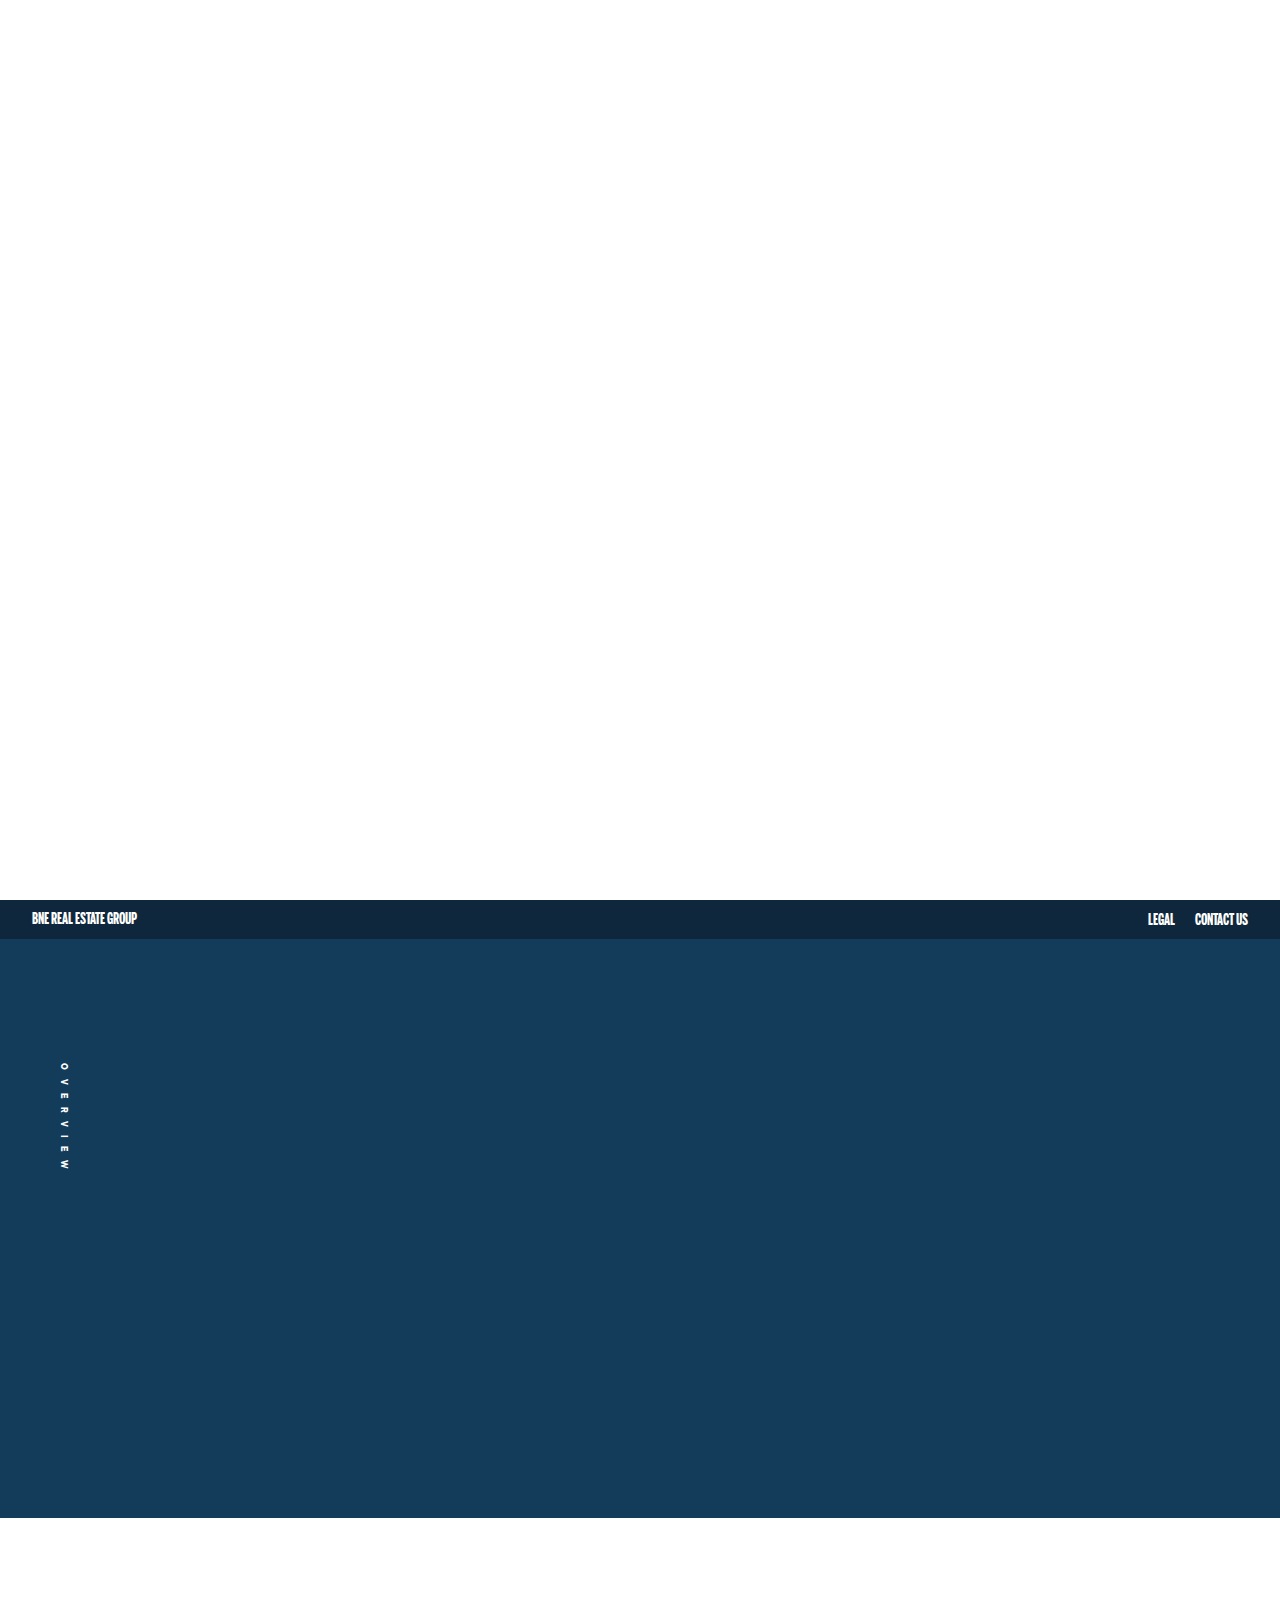
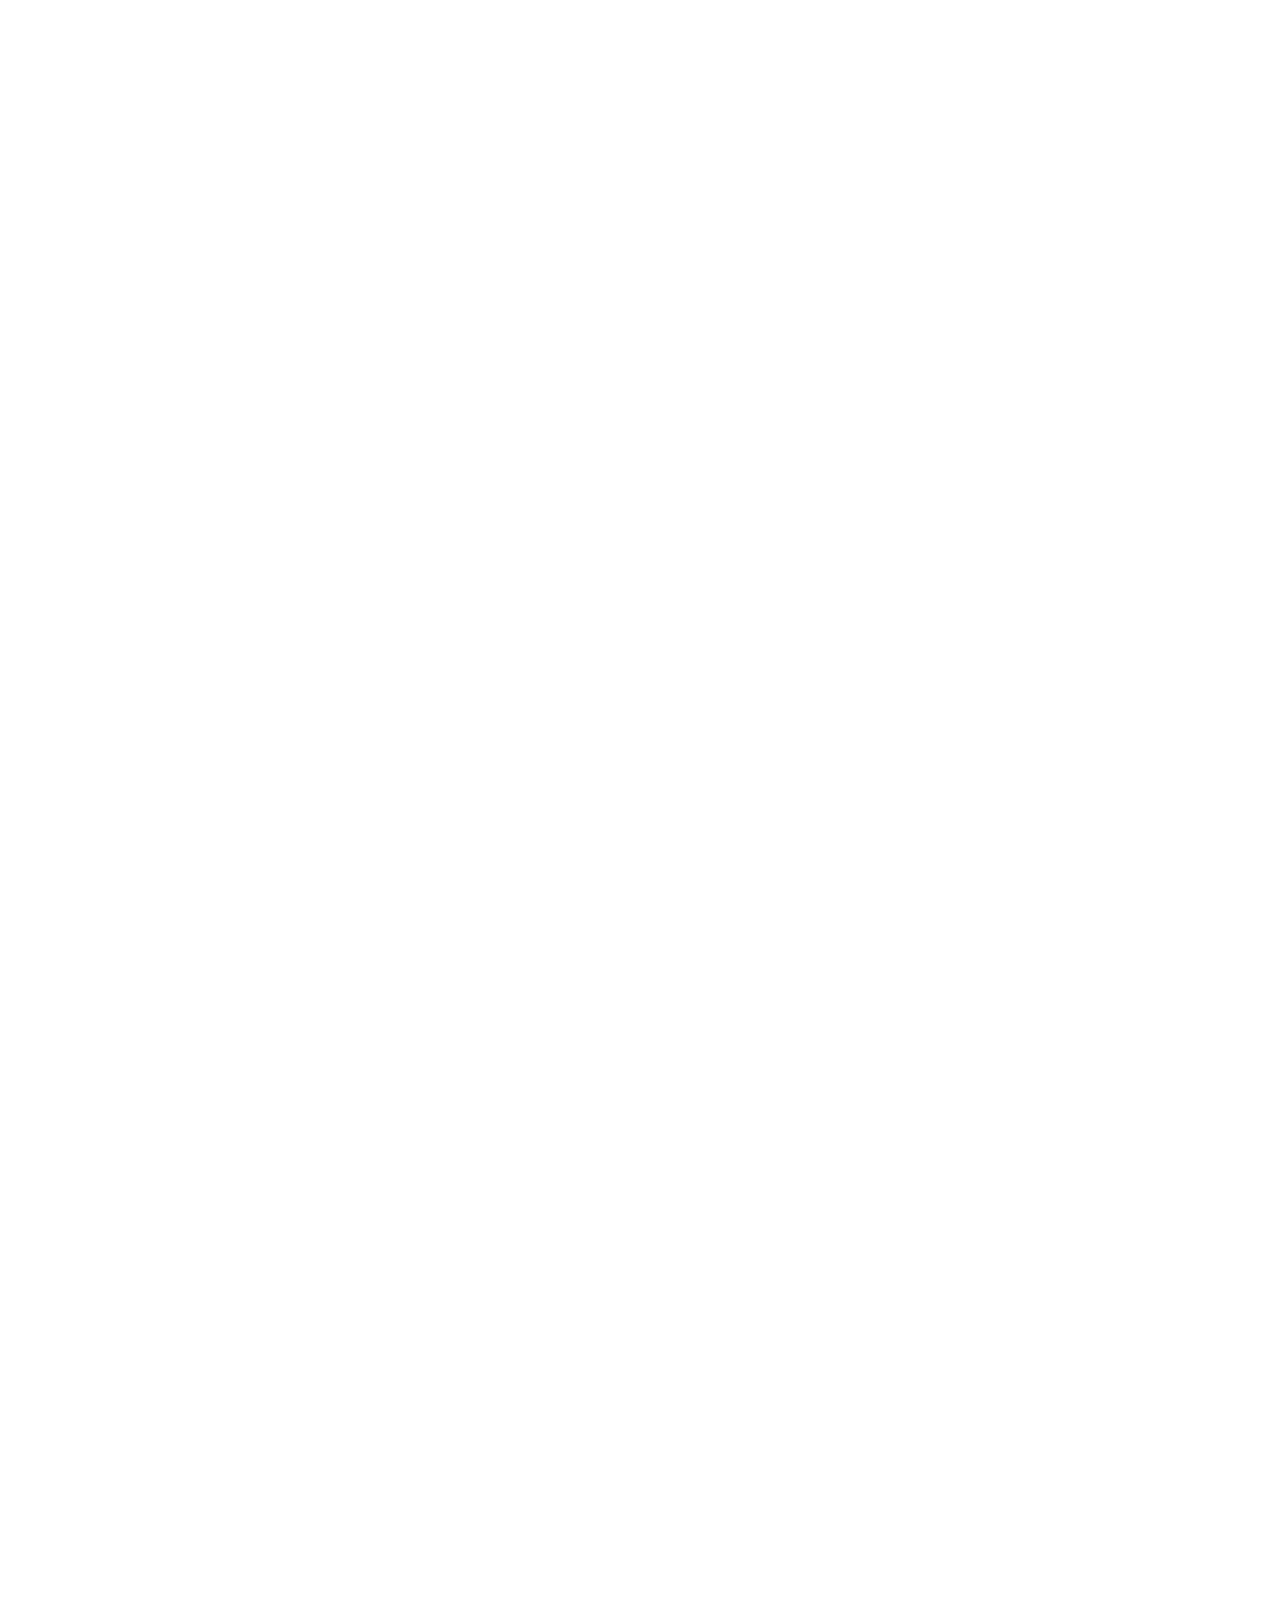
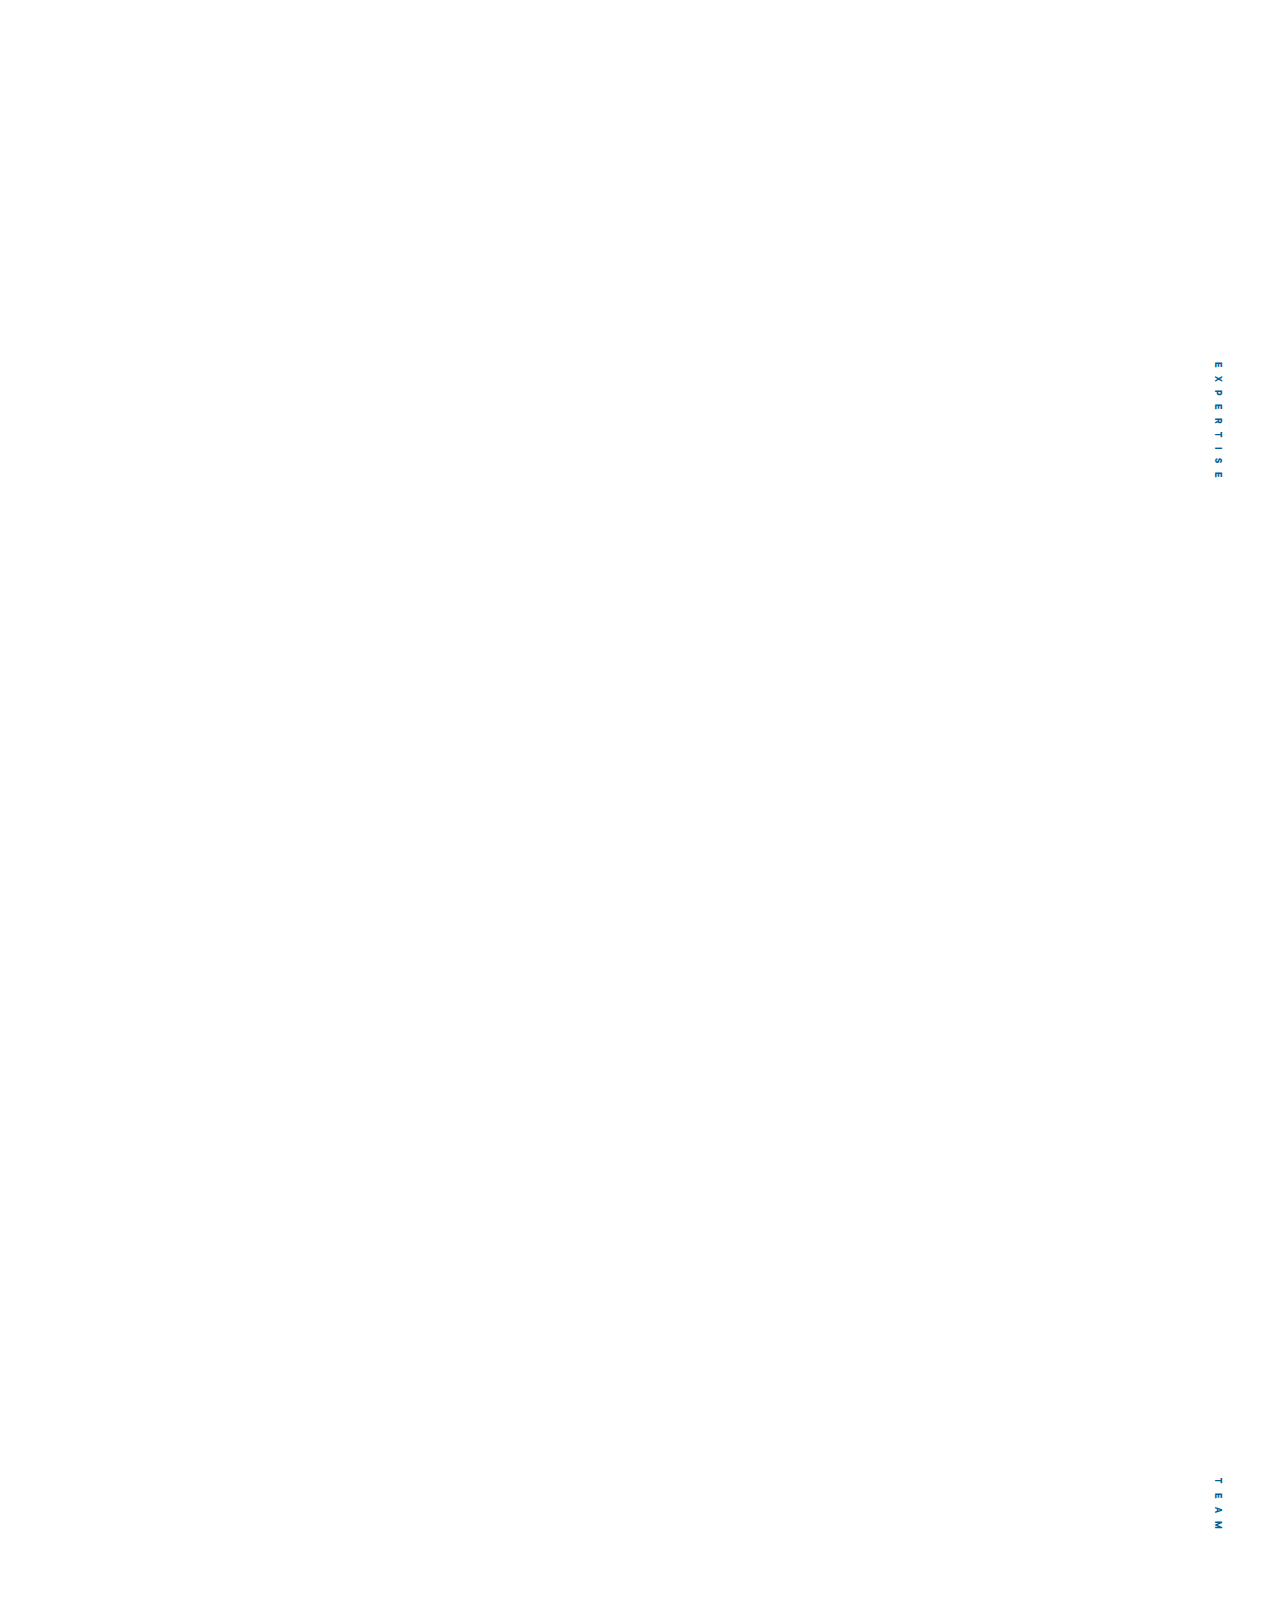
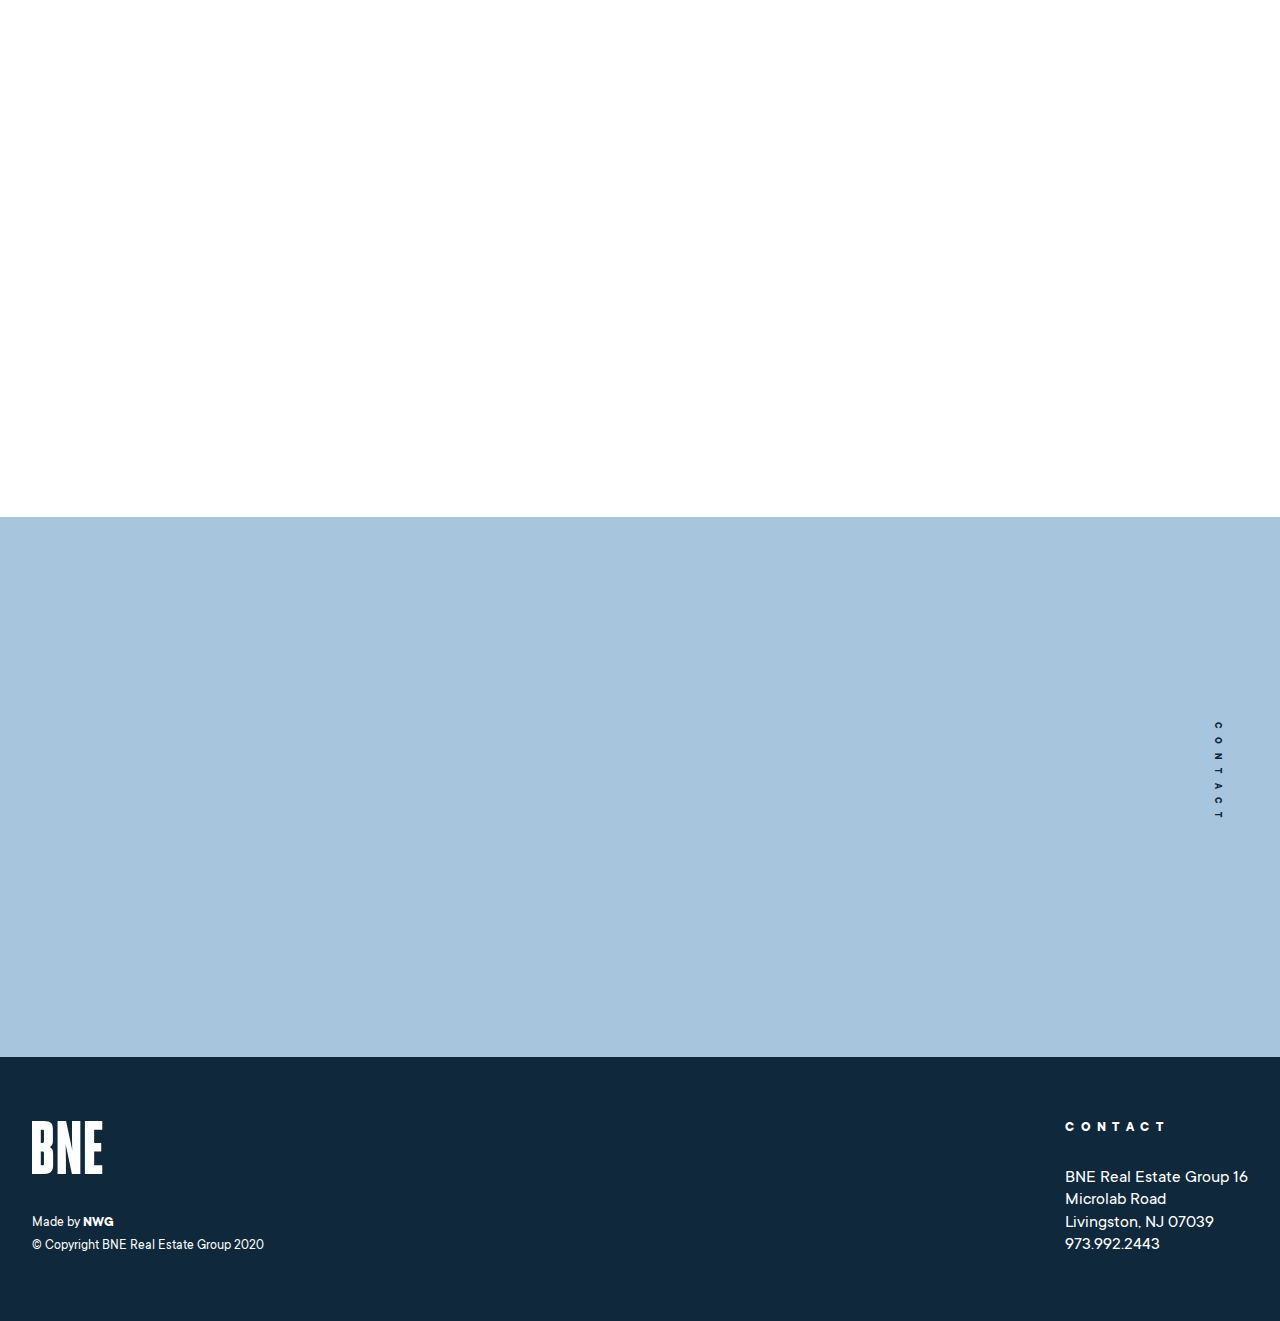
==== commit b26457af: "fixes" ====
--- a/index.html
+++ b/index.html
@@ -41,6 +41,10 @@
     </section>
 
 	<section class="hero hero_home">
+        <video autoplay muted loop class="hero__video">
+            <source src="video/hero-home.mp4" type="video/mp4">
+        </video>
+
 		<div class="hero__content">
 			<h1 class="uppercase hero__title">We bring the<br>experience</h1>
 			<p class="capitalize hero__description">A full-service real estate development<br>firm with over 60 years of experience</p>
@@ -112,7 +116,7 @@
         <a href="#" class="btn btn_solid latest-projects__btn scrl scrl_up">View Portfolio</a>
 
         <!--TODO: replace img src with thumbnail instead of full-size image-->
-        <div class="owl-carousel latest-projects__slider scrl">
+        <div class="owl-carousel latest-projects__slider scrl scrl scrl_up">
             <div class="latest-projects__slider-item">
                 <a data-fancybox="gallery" href="images/dest/latest-projects-slide-4.jpg">
                     <img src="images/dest/latest-projects-slide-4.jpg" alt="Latest Project Photo">
--- a/css/app.min.css
+++ b/css/app.min.css
@@ -1 +1 @@
-@font-face{font-family:benton-sans-wide;font-style:normal;font-weight:400;src:local("benton-sans-wide"),url(../fonts/benton-sans-wide-medium.woff2) format("woff2")}@font-face{font-family:benton-sans-compressed;font-style:normal;font-weight:400;src:local("benton-sans-compressed"),url(../fonts/benton-sans-compressed.woff2) format("woff2")}@font-face{font-family:TTCommons;font-style:normal;font-weight:300;src:local("TTCommons"),url(../fonts/TTCommons-Thin.woff2) format("woff2")}@font-face{font-family:TTCommons;font-style:normal;font-weight:400;src:local("TTCommons"),url(../fonts/TTCommons-Regular.woff2) format("woff2")}@font-face{font-family:TTCommons;font-style:normal;font-weight:500;src:local("TTCommons"),url(../fonts/TTCommons-Medium.woff2) format("woff2")}@font-face{font-family:TTCommons;font-style:normal;font-weight:700;src:local("TTCommons"),url(../fonts/TTCommons-Bold.woff2) format("woff2")}::-webkit-input-placeholder{color:#666}::-moz-placeholder{color:#666}:-ms-input-placeholder{color:#666}::-ms-input-placeholder{color:#666}::placeholder{color:#666}::-moz-selection{background-color:#0f273c;color:#fff}::selection{background-color:#0f273c;color:#fff}:focus{outline:0}input,textarea{outline:0}input:focus:required:invalid,textarea:focus:required:invalid{border-color:red}input:required:valid,textarea:required:valid{border-color:green}body{font-family:TTCommons,sans-serif;font-size:16px;min-width:320px;position:relative;line-height:1.65;overflow-x:hidden;color:#133c5b}a{-webkit-transition:opacity .15s linear;-o-transition:opacity .15s linear;transition:opacity .15s linear}a:hover{opacity:.7}body{line-height:1}h1{font-family:benton-sans-wide,sans-serif;letter-spacing:.35px;line-height:1.2;font-size:24px}h2{font-family:benton-sans-wide,sans-serif;font-size:22px;line-height:1.2;letter-spacing:3px;color:#0f283b;text-transform:uppercase;text-align:center}h3{font-family:benton-sans-wide,sans-serif;font-size:20px;line-height:1.2;color:#fff;text-transform:uppercase;text-align:center}p{line-height:1.12}a{text-decoration:none}.uppercase{text-transform:uppercase}.capitalize{text-transform:capitalize}@media (min-width:768px){p{font-size:1.1rem}.btn{font-size:1.2rem}h1{font-size:4vw}h2{font-size:2.75vw}h3{font-size:2.5vw}}@media (min-width:1150px){h1{font-size:3.5vw}h2{font-size:2.5vw}h3{font-size:2.25vw}}*{margin:0;padding:0}body,html{width:100%;height:100%}.hero{display:-webkit-box;display:-ms-flexbox;display:flex;-webkit-box-pack:center;-ms-flex-pack:center;justify-content:center;-webkit-box-align:center;-ms-flex-align:center;align-items:center;height:100%;color:#fff;text-shadow:0 5px 20px rgba(0,0,0,.75);text-align:center;-webkit-animation:fade-in .5s ease-in-out 0s 1 forwards;animation:fade-in .5s ease-in-out 0s 1 forwards;opacity:0}.hero_home:after{background-color:rgba(27,71,105,.33)}.hero_home:before{background-image:url(../images/dest/hero-bg.jpg)}.hero_portfolio:after{background-color:rgba(0,0,0,.33)}.hero_portfolio:before{background-image:url(../images/dest/portfolio-hero.jpg)}.hero:after,.hero:before{content:'';position:absolute;top:0;right:0;bottom:0;left:0}.hero:before{background-color:#0f273c;background-size:cover;background-repeat:no-repeat;background-position:center}.hero__content{position:relative;z-index:1;margin-top:-39px}@media (orientation:landscape){.hero__content{margin-top:0}}.hero__description{margin:14px 0 18px;opacity:0;-webkit-transform:translateY(-15px);-ms-transform:translateY(-15px);transform:translateY(-15px);-webkit-animation:slide-from-top .75s ease-in-out .75s 1 forwards;animation:slide-from-top .75s ease-in-out .75s 1 forwards}.hero__arrow{text-decoration:none;color:#fff;z-index:1;position:absolute;bottom:45px;font-weight:700;text-transform:uppercase;font-size:10px;letter-spacing:3px;-webkit-transform-origin:bottom;-ms-transform-origin:bottom;transform-origin:bottom;opacity:0;-webkit-animation:bounce 4s ease 2.25s 1 forwards;animation:bounce 4s ease 2.25s 1 forwards}@media (orientation:landscape){.hero__arrow{display:none}}.hero__arrow:after{content:'';display:block;background-image:url(../images/dest/hero-arrow.svg);width:40px;height:40px;padding:13px;background-repeat:no-repeat;background-size:contain;background-position:center;-webkit-box-sizing:border-box;box-sizing:border-box;margin:10px auto 0}.hero__title{opacity:0;-webkit-transform:translateY(-15px);-ms-transform:translateY(-15px);transform:translateY(-15px);-webkit-animation:slide-from-top .75s ease-in-out .5s 1 forwards;animation:slide-from-top .75s ease-in-out .5s 1 forwards}.hero__btn{opacity:0;-webkit-transform:translateY(-15px);-ms-transform:translateY(-15px);transform:translateY(-15px);-webkit-animation:slide-from-top .75s ease-in-out 1s 1 forwards;animation:slide-from-top .75s ease-in-out 1s 1 forwards}@media (min-width:768px){.hero__description{font-size:1.2rem;margin:1.198vw 0 1.823vw}.hero:after,.hero:before{position:fixed}}@media (min-width:768px) and (orientation:landscape) and (min-height:479px){.hero__arrow{display:block}.hero__content{margin-top:-39px}}@-webkit-keyframes slide-from-top{0%{-webkit-transform:translateY(-15px);transform:translateY(-15px);opacity:0}100%{-webkit-transform:translateY(0);transform:translateY(0);opacity:1}}@keyframes slide-from-top{0%{-webkit-transform:translateY(-15px);transform:translateY(-15px);opacity:0}100%{-webkit-transform:translateY(0);transform:translateY(0);opacity:1}}@-webkit-keyframes bounce{0%{opacity:0}15%{opacity:1;-webkit-transform:scale(1,1) translateY(0);transform:scale(1,1) translateY(0)}17%{-webkit-transform:scale(1.1,.9) translateY(0);transform:scale(1.1,.9) translateY(0)}22%{-webkit-transform:scale(.9,1.1) translateY(-16px);transform:scale(.9,1.1) translateY(-16px)}27%{-webkit-transform:scale(1.05,.95) translateY(0);transform:scale(1.05,.95) translateY(0)}29%{-webkit-transform:scale(1,1) translateY(-4px);transform:scale(1,1) translateY(-4px)}31%{-webkit-transform:scale(1,1) translateY(0);transform:scale(1,1) translateY(0)}34%{-webkit-transform:scale(1,1) translateY(0);transform:scale(1,1) translateY(0)}36%{-webkit-transform:scale(1.1,.9) translateY(0);transform:scale(1.1,.9) translateY(0)}40%{-webkit-transform:scale(.9,1.1) translateY(-14px);transform:scale(.9,1.1) translateY(-14px)}46%{-webkit-transform:scale(1.05,.95) translateY(0);transform:scale(1.05,.95) translateY(0)}48%{-webkit-transform:scale(1,1) translateY(-4px);transform:scale(1,1) translateY(-4px)}50%{-webkit-transform:scale(1,1) translateY(0);transform:scale(1,1) translateY(0)}100%{-webkit-transform:scale(1,1) translateY(0);transform:scale(1,1) translateY(0);opacity:1}}@keyframes bounce{0%{opacity:0}15%{opacity:1;-webkit-transform:scale(1,1) translateY(0);transform:scale(1,1) translateY(0)}17%{-webkit-transform:scale(1.1,.9) translateY(0);transform:scale(1.1,.9) translateY(0)}22%{-webkit-transform:scale(.9,1.1) translateY(-16px);transform:scale(.9,1.1) translateY(-16px)}27%{-webkit-transform:scale(1.05,.95) translateY(0);transform:scale(1.05,.95) translateY(0)}29%{-webkit-transform:scale(1,1) translateY(-4px);transform:scale(1,1) translateY(-4px)}31%{-webkit-transform:scale(1,1) translateY(0);transform:scale(1,1) translateY(0)}34%{-webkit-transform:scale(1,1) translateY(0);transform:scale(1,1) translateY(0)}36%{-webkit-transform:scale(1.1,.9) translateY(0);transform:scale(1.1,.9) translateY(0)}40%{-webkit-transform:scale(.9,1.1) translateY(-14px);transform:scale(.9,1.1) translateY(-14px)}46%{-webkit-transform:scale(1.05,.95) translateY(0);transform:scale(1.05,.95) translateY(0)}48%{-webkit-transform:scale(1,1) translateY(-4px);transform:scale(1,1) translateY(-4px)}50%{-webkit-transform:scale(1,1) translateY(0);transform:scale(1,1) translateY(0)}100%{-webkit-transform:scale(1,1) translateY(0);transform:scale(1,1) translateY(0);opacity:1}}@-webkit-keyframes fade-in{0%{opacity:0}100%{opacity:1}}@keyframes fade-in{0%{opacity:0}100%{opacity:1}}.btn{display:inline-block;padding:11px 32px 9px;cursor:pointer;-webkit-transition:opacity .15s linear;-o-transition:opacity .15s linear;transition:opacity .15s linear}.btn:hover{opacity:.75}.btn_md{padding:7px 14px 5px;font-size:1em}.btn_sm{padding:8px 10px 4px;font-size:.975em}.btn_outline{border:2px solid #fff;color:#fff;background:0 0}.btn_outline-dark{border:2px solid #133c5b;color:#133c5b;background:0 0}.btn_solid{color:#fff;background-color:#0f283b}@media (min-width:1150px){.btn{padding:15px 46px 13px}.btn_md{padding:10px 24px 7px}.btn_sm{padding:10px 24px 7px}}.footer-tab{background-color:#0f273c;position:fixed;bottom:0;left:0;right:0;z-index:2;-webkit-transform:translateY(100%);-ms-transform:translateY(100%);transform:translateY(100%);-webkit-animation:footer-tab-slide-from-bottom .75s ease-in-out 1.35s 1 forwards;animation:footer-tab-slide-from-bottom .75s ease-in-out 1.35s 1 forwards}.footer-tab__container{display:-webkit-box;display:-ms-flexbox;display:flex;-webkit-box-align:center;-ms-flex-align:center;align-items:center;padding:8px 0 7px;width:95%;margin:0 auto}.footer-tab__link{color:#fff;font-family:benton-sans-compressed,sans-serif;text-transform:uppercase;font-size:14px}.footer-tab__link+.footer-tab__link{margin-left:20px}.footer-tab__link-wrap{-webkit-box-flex:1;-ms-flex:1;flex:1}@media (min-width:768px){.footer-tab__link{font-size:16px}.footer-tab__container{padding:11px 0 10px}}@-webkit-keyframes footer-tab-slide-from-bottom{0%{-webkit-transform:translateY(100%);transform:translateY(100%)}100%{-webkit-transform:translateY(0);transform:translateY(0)}}@keyframes footer-tab-slide-from-bottom{0%{-webkit-transform:translateY(100%);transform:translateY(100%)}100%{-webkit-transform:translateY(0);transform:translateY(0)}}.top-nav{position:fixed;top:0;left:0;right:0;padding:2px 0;z-index:3;-webkit-transition:background-color .5s linear;-o-transition:background-color .5s linear;transition:background-color .5s linear;-webkit-transform:translateY(-100%);-ms-transform:translateY(-100%);transform:translateY(-100%);-webkit-animation:top-nav-slide-from-top .75s ease-in-out 1.35s 1 forwards;animation:top-nav-slide-from-top .75s ease-in-out 1.35s 1 forwards}.top-nav_solid{background-color:rgba(19,60,91,.75)}.top-nav__container{width:95%;margin:0 auto;display:-webkit-box;display:-ms-flexbox;display:flex;-webkit-box-align:center;-ms-flex-align:center;align-items:center;-webkit-box-pack:justify;-ms-flex-pack:justify;justify-content:space-between}.top-nav__logo-link{display:-webkit-box;display:-ms-flexbox;display:flex;-webkit-box-align:center;-ms-flex-align:center;align-items:center;width:150px;height:35px;-webkit-transform:translateY(-1px);-ms-transform:translateY(-1px);transform:translateY(-1px)}.top-nav__logo{display:block;width:100%;height:auto}.top-nav .hamburger{padding:10px;-webkit-transform:translateY(2px);-ms-transform:translateY(2px);transform:translateY(2px)}.top-nav .hamburger-box:after{content:'Menu';position:absolute;left:-12px;top:50%;-webkit-transform:translate(-100%,-50%);-ms-transform:translate(-100%,-50%);transform:translate(-100%,-50%);color:#fff;margin-top:2px;font-size:14px}@media (min-width:768px) and (min-height:480px){.top-nav{padding:.35vw 0}.top-nav__logo-link{width:180px;height:40px}.top-nav .hamburger{padding:12px;-webkit-transform:translateX(12px);-ms-transform:translateX(12px);transform:translateX(12px)}.top-nav .hamburger-box:after{left:-20px;font-size:16px}}@-webkit-keyframes top-nav-slide-from-top{0%{-webkit-transform:translateY(-100%);transform:translateY(-100%)}100%{-webkit-transform:translateY(0);transform:translateY(0)}}@keyframes top-nav-slide-from-top{0%{-webkit-transform:translateY(-100%);transform:translateY(-100%)}100%{-webkit-transform:translateY(0);transform:translateY(0)}}.hamburger{padding:15px 15px;display:inline-block;cursor:pointer;-webkit-transition-property:opacity,-webkit-filter;transition-property:opacity,-webkit-filter;-o-transition-property:opacity,filter;transition-property:opacity,filter;transition-property:opacity,filter,-webkit-filter;-webkit-transition-duration:.15s;-o-transition-duration:.15s;transition-duration:.15s;-webkit-transition-timing-function:linear;-o-transition-timing-function:linear;transition-timing-function:linear;font:inherit;color:inherit;text-transform:none;background-color:transparent;border:0;margin:0;overflow:visible}.hamburger:hover{opacity:.7}.hamburger.is-active:hover{opacity:.7}.hamburger.is-active .hamburger-inner,.hamburger.is-active .hamburger-inner::after,.hamburger.is-active .hamburger-inner::before{background-color:#fff}.hamburger-box{width:40px;height:22px;display:inline-block;position:relative}.hamburger-inner{display:block;top:50%;margin-top:-1px}.hamburger-inner,.hamburger-inner::after,.hamburger-inner::before{width:40px;height:2px;background-color:#fff;border-radius:0;position:absolute;-webkit-transition-property:-webkit-transform;transition-property:-webkit-transform;-o-transition-property:transform;transition-property:transform;transition-property:transform,-webkit-transform;-webkit-transition-duration:.15s;-o-transition-duration:.15s;transition-duration:.15s;-webkit-transition-timing-function:ease;-o-transition-timing-function:ease;transition-timing-function:ease}.hamburger-inner::after,.hamburger-inner::before{content:"";display:block}.hamburger-inner::before{top:-10px}.hamburger-inner::after{bottom:-10px}.hamburger--slider .hamburger-inner{top:1px}.hamburger--slider .hamburger-inner::before{top:10px;-webkit-transition-property:opacity,-webkit-transform;transition-property:opacity,-webkit-transform;-o-transition-property:transform,opacity;transition-property:transform,opacity;transition-property:transform,opacity,-webkit-transform;-webkit-transition-timing-function:ease;-o-transition-timing-function:ease;transition-timing-function:ease;-webkit-transition-duration:.15s;-o-transition-duration:.15s;transition-duration:.15s}.hamburger--slider .hamburger-inner::after{top:20px}.hamburger--slider.is-active .hamburger-inner{-webkit-transform:translate3d(0,10px,0) rotate(45deg);transform:translate3d(0,10px,0) rotate(45deg)}.hamburger--slider.is-active .hamburger-inner::before{-webkit-transform:rotate(-45deg) translate3d(-5.71429px,-8px,0);transform:rotate(-45deg) translate3d(-5.71429px,-8px,0);opacity:0}.hamburger--slider.is-active .hamburger-inner::after{-webkit-transform:translate3d(0,-20px,0) rotate(-90deg);transform:translate3d(0,-20px,0) rotate(-90deg)}.overview{position:relative;background-color:#fff;z-index:1}.overview__first{background:#133c5b;color:#fff;padding:12.35vw 0 14.9vw;position:relative}.overview__first:after{content:'Overview';position:absolute;left:4.5%;top:12.35vw;text-transform:uppercase;-webkit-transform:rotate(90deg) translateX(-.5em);-ms-transform:rotate(90deg) translateX(-.5em);transform:rotate(90deg) translateX(-.5em);-webkit-transform-origin:left bottom;-ms-transform-origin:left bottom;transform-origin:left bottom;font-weight:700;font-size:8px;letter-spacing:8px}.overview__second{padding:13vw 0 10vw;background-color:#fff}.overview__container{width:77%;margin:0 auto}.overview__description{-webkit-box-sizing:border-box;box-sizing:border-box;position:relative;z-index:1}.overview__description-text{font-weight:300;font-size:19px}.overview__demo{background-image:url(../images/dest/overview-demo.jpg);background-position:center;background-repeat:no-repeat;background-size:cover;-webkit-box-sizing:border-box;box-sizing:border-box;height:140vw;width:100%;-webkit-transition-delay:.15s!important;-o-transition-delay:.15s!important;transition-delay:.15s!important;-webkit-transition-duration:.75s!important;-o-transition-duration:.75s!important;transition-duration:.75s!important}.overview__row{display:-webkit-box;display:-ms-flexbox;display:flex;-webkit-box-align:end;-ms-flex-align:end;align-items:flex-end}.overview__row:last-of-type .overview__highlight-text{top:-.25em}.overview__highlight{font-size:46px;font-weight:300;color:#9bb6c7;text-transform:uppercase}.overview__highlight-text{color:#133c5b;font-size:12px;text-transform:uppercase;font-weight:700;letter-spacing:3px;margin-left:.5em;position:relative;top:-.85em}.overview__text{color:#133c5b;margin:1.5em 0 0 .25em}@media (min-width:768px){.overview__description{width:50%;padding-right:7.4vw}.overview__demo{width:50%;position:absolute;top:12.35vw;bottom:0;right:0;height:auto}}@media (min-width:1150px){.overview__first:after{font-size:10px}.overview__description-text{font-size:2.35vw}.overview__highlight{font-size:5.5vw}.overview__highlight-text{font-size:1.1vw;top:-1.25em}.overview__row:last-of-type .overview__highlight-text{top:-.75em}.overview__text{margin:2.5em 0 0 .5em}}.latest-projects{padding:10vw 0;text-align:center;background-color:#fff;position:relative;z-index:1}.latest-projects__slider-item{-webkit-transform:translateX(-32px) scale(.85);-ms-transform:translateX(-32px) scale(.85);transform:translateX(-32px) scale(.85);opacity:0;visibility:hidden;-webkit-transition:.4s ease-in-out;-o-transition:.4s ease-in-out;transition:.4s ease-in-out}.scrl._visible .latest-projects__slider-item{opacity:1;visibility:visible;-webkit-transform:translateX(0) scale(1);-ms-transform:translateX(0) scale(1);transform:translateX(0) scale(1)}.latest-projects__description{margin:1.25em auto 2.35em;max-width:470px;padding:0 16px}.latest-projects__btn{margin-bottom:4.7em}.latest-projects .owl-carousel .owl-stage{display:-webkit-box;display:-ms-flexbox;display:flex;-webkit-box-align:center;-ms-flex-align:center;align-items:center}.latest-projects .owl-next,.latest-projects .owl-prev{position:absolute;top:0;bottom:0;opacity:0;width:40px}.latest-projects .owl-prev{left:0}.latest-projects .owl-next{right:0}@media (min-width:768px){.latest-projects .owl-next,.latest-projects .owl-prev{width:60px}}.owl-item:nth-child(1) .latest-projects__slider-item{-webkit-transition-delay:.1s!important;-o-transition-delay:.1s!important;transition-delay:.1s!important}.owl-item:nth-child(2) .latest-projects__slider-item{-webkit-transition-delay:.2s!important;-o-transition-delay:.2s!important;transition-delay:.2s!important}.owl-item:nth-child(3) .latest-projects__slider-item{-webkit-transition-delay:.3s!important;-o-transition-delay:.3s!important;transition-delay:.3s!important}.owl-item:nth-child(4) .latest-projects__slider-item{-webkit-transition-delay:.4s!important;-o-transition-delay:.4s!important;transition-delay:.4s!important}.owl-item:nth-child(5) .latest-projects__slider-item{-webkit-transition-delay:.5s!important;-o-transition-delay:.5s!important;transition-delay:.5s!important}.owl-item:nth-child(6) .latest-projects__slider-item{-webkit-transition-delay:.6s!important;-o-transition-delay:.6s!important;transition-delay:.6s!important}.owl-item:nth-child(7) .latest-projects__slider-item{-webkit-transition-delay:.7s!important;-o-transition-delay:.7s!important;transition-delay:.7s!important}.owl-item:nth-child(8) .latest-projects__slider-item{-webkit-transition-delay:.8s!important;-o-transition-delay:.8s!important;transition-delay:.8s!important}.owl-item:nth-child(9) .latest-projects__slider-item{-webkit-transition-delay:.9s!important;-o-transition-delay:.9s!important;transition-delay:.9s!important}.owl-item:nth-child(10) .latest-projects__slider-item{-webkit-transition-delay:1s!important;-o-transition-delay:1s!important;transition-delay:1s!important}.owl-item:nth-child(11) .latest-projects__slider-item{-webkit-transition-delay:1.1s!important;-o-transition-delay:1.1s!important;transition-delay:1.1s!important}.owl-item:nth-child(12) .latest-projects__slider-item{-webkit-transition-delay:1.2s!important;-o-transition-delay:1.2s!important;transition-delay:1.2s!important}.owl-item:nth-child(13) .latest-projects__slider-item{-webkit-transition-delay:1.3s!important;-o-transition-delay:1.3s!important;transition-delay:1.3s!important}.owl-item:nth-child(14) .latest-projects__slider-item{-webkit-transition-delay:1.4s!important;-o-transition-delay:1.4s!important;transition-delay:1.4s!important}.owl-item:nth-child(15) .latest-projects__slider-item{-webkit-transition-delay:1.5s!important;-o-transition-delay:1.5s!important;transition-delay:1.5s!important}.expertise{padding:36px 0 31px;background-color:#fff;position:relative;z-index:1}.expertise__heading{margin-bottom:24px}.expertise__row{display:-webkit-box;display:-ms-flexbox;display:flex;-webkit-box-orient:vertical;-webkit-box-direction:reverse;-ms-flex-direction:column-reverse;flex-direction:column-reverse;position:relative}.expertise__col{-webkit-box-flex:0;-ms-flex:0 0 50%;flex:0 0 50%}.expertise__col_content{padding:0 36px 0 16px;-webkit-box-sizing:border-box;box-sizing:border-box;display:-webkit-box;display:-ms-flexbox;display:flex;-webkit-box-align:center;-ms-flex-align:center;align-items:center;position:relative}.expertise__col_content:after{content:'Expertise';position:absolute;right:12px;top:50%;text-transform:uppercase;-webkit-transform:rotate(90deg) translate(-15%,100%);-ms-transform:rotate(90deg) translate(-15%,100%);transform:rotate(90deg) translate(-15%,100%);-webkit-transform-origin:right bottom;-ms-transform-origin:right bottom;transform-origin:right bottom;font-weight:700;font-size:8px;letter-spacing:8px;color:#045f99}.expertise__img{display:block;width:100%;height:auto}.expertise__accordion{margin-left:28px;margin-bottom:22px}.expertise__accordion .ac{border:none;margin-top:0}.expertise__accordion .ac+.ac{margin-top:14px}.expertise__accordion .ac>.ac-q{color:#133c5b;font-size:23px;font-weight:300;padding:10px 14px}.expertise__accordion .ac>.ac-q br{display:none}.expertise__accordion .ac>.ac-q:after{display:none}.expertise__accordion .ac>.ac-a p{padding:8px 0 0 14px;line-height:1.4}.expertise__accordion-number{display:inline-block;vertical-align:middle;text-align:center;line-height:31px;-webkit-box-pack:center;-ms-flex-pack:center;justify-content:center;-webkit-box-align:center;-ms-flex-align:center;align-items:center;width:28px;height:28px;-webkit-box-sizing:border-box;box-sizing:border-box;border-radius:50%;border:1.5px solid #045f99;position:absolute;left:0;top:calc(50% - 2px);-webkit-transform:translate(-100%,-50%);-ms-transform:translate(-100%,-50%);transform:translate(-100%,-50%);font-weight:300;color:#045f99;font-size:22px;-webkit-transition:color .15s ease-in-out,background-color .15s ease-in-out;-o-transition:color .15s ease-in-out,background-color .15s ease-in-out;transition:color .15s ease-in-out,background-color .15s ease-in-out}.is-active .expertise__accordion-number{color:#fff;background-color:#045f99}@media (min-width:768px){.expertise__heading{margin-bottom:3.5vw}.expertise__row{-webkit-box-orient:horizontal;-webkit-box-direction:normal;-ms-flex-direction:row;flex-direction:row}.expertise__col_content{position:static;padding:0 11.5% 0 7.4vw}.expertise__col_content:after{font-size:10px;right:4.5vw;-webkit-transform:rotate(90deg) translate(3em,100%);-ms-transform:rotate(90deg) translate(3em,100%);transform:rotate(90deg) translate(3em,100%)}.expertise__accordion{margin-left:2.5vw;margin-bottom:0}.expertise__accordion .ac+.ac{margin-top:1vw}.expertise__accordion .ac>.ac-q{padding:1vw 1.75vw;font-size:3vw}.expertise__accordion .ac>.ac-a p{padding:0 0 0 1.9vw;line-height:1.12}.expertise__accordion-number{width:2.5vw;height:2.5vw;font-size:1.85vw;line-height:2.75vw;top:calc(50% - .3vw)}}.team{position:relative;padding:10vw 0;background-color:#fff;position:relative;z-index:1}.team__heading{margin-bottom:24px}.team__accordion{width:92%;margin:0 auto}.team__member{padding:14px 0 8px;border-bottom:1px solid #707070;position:relative}.team__member-name{font-size:22px;font-weight:300;text-transform:capitalize}.team__member-toggle{cursor:pointer;-webkit-transition:color .15s linear;-o-transition:color .15s linear;transition:color .15s linear;padding-right:30px;position:relative}.team__member-toggle:after,.team__member-toggle:before{content:'';position:absolute;right:8px;top:calc(50% - 4px);width:16px;display:block;height:1px;background:#707070;pointer-events:none}.team__member-toggle:before{-webkit-transform:rotate(90deg) translateY(-50%);-ms-transform:rotate(90deg) translateY(-50%);transform:rotate(90deg) translateY(-50%);-webkit-transition:opacity .15s linear,color .15s linear;-o-transition:opacity .15s linear,color .15s linear;transition:opacity .15s linear,color .15s linear}.team__member-toggle:after{-webkit-transform:translateY(-50%);-ms-transform:translateY(-50%);transform:translateY(-50%);-webkit-transition:color .15s linear;-o-transition:color .15s linear;transition:color .15s linear}.team__member-toggle.on:before{opacity:0}.team__member-toggle:hover{color:#20669a}.team__member-toggle:hover:after,.team__member-toggle:hover:before{background:#969696}.team__member-description{padding-top:12px;height:auto;overflow:hidden;display:none}.team__member-description p{line-height:1.3}.team__member-description p+p{margin-top:.5vw}@media (min-width:768px) and (min-height:480px){.team:after{content:'Team';position:absolute;top:50%;text-transform:uppercase;-webkit-transform-origin:right bottom;-ms-transform-origin:right bottom;transform-origin:right bottom;font-weight:700;letter-spacing:8px;color:#045f99;font-size:10px;right:4.5vw;-webkit-transform:rotate(90deg) translate(3em,100%);-ms-transform:rotate(90deg) translate(3em,100%);transform:rotate(90deg) translate(3em,100%)}.team__heading{margin-bottom:3.5vw}.team__accordion{width:75%}.team__member-name{font-size:2.25vw}.team__member{padding:1.25vw 0 .75vw}.team__member-description{padding-top:1vw}.team__member-toggle{padding-right:0;position:static}.team__member-toggle:after,.team__member-toggle:before{right:1.5vw;top:2.75vw;width:1.75vw}.team__member-toggle:before{-webkit-transform:rotate(90deg);-ms-transform:rotate(90deg);transform:rotate(90deg)}.team__member-toggle:after{-webkit-transform:none;-ms-transform:none;transform:none}}@media (min-width:1150px){.team__accordion{width:60%}}.contact{padding:15vw 0;background-color:#a7c5dd;text-align:center;position:relative}.contact:after{content:'Contact';position:absolute;right:12px;top:50%;text-transform:uppercase;-webkit-transform:rotate(90deg) translate(50%,100%);-ms-transform:rotate(90deg) translate(50%,100%);transform:rotate(90deg) translate(50%,100%);-webkit-transform-origin:right bottom;-ms-transform-origin:right bottom;transform-origin:right bottom;font-weight:700;font-size:8px;letter-spacing:8px;color:#0f283b}.contact__title{color:#fff;max-width:90%;margin:0 auto}.contact__btn{margin-top:16px}@media (min-width:768px){.contact:after{font-size:10px;right:4.5vw;-webkit-transform:rotate(90deg) translate(3em,100%);-ms-transform:rotate(90deg) translate(3em,100%);transform:rotate(90deg) translate(3em,100%)}.contact__btn{margin-top:2.5vw}}.footer{background:#0f283b;color:#fff;padding:28px 0 44px;width:100%;-webkit-box-sizing:border-box;box-sizing:border-box;position:relative;z-index:1}.footer__container{width:calc(100% - 32px);margin:0 auto;display:-webkit-box;display:-ms-flexbox;display:flex;-webkit-box-orient:horizontal;-webkit-box-direction:reverse;-ms-flex-direction:row-reverse;flex-direction:row-reverse;-webkit-box-pack:justify;-ms-flex-pack:justify;justify-content:space-between}.footer__col{display:-webkit-box;display:-ms-flexbox;display:flex;-webkit-box-orient:vertical;-webkit-box-direction:normal;-ms-flex-direction:column;flex-direction:column;-webkit-box-pack:justify;-ms-flex-pack:justify;justify-content:space-between;min-height:110px}.footer__col:first-child{-webkit-box-align:end;-ms-flex-align:end;align-items:flex-end;text-align:right}.footer__logo-link{display:block;width:60px;-webkit-transform:translateX(11px);-ms-transform:translateX(11px);transform:translateX(11px)}.footer__logo{display:block;width:100%;height:auto;margin-bottom:3vw}.footer__copy{font-size:12px;line-height:1.6;max-width:136px}.footer__copy span{font-weight:700}.footer__contact{font-size:12px;font-weight:700;letter-spacing:6px;text-transform:uppercase}.footer__address{font-size:14px;line-height:1.25;color:#fff}@media (min-width:768px){.footer{padding:5vw 0}.footer__container{width:95%;-webkit-box-orient:horizontal;-webkit-box-direction:normal;-ms-flex-direction:row;flex-direction:row}.footer__col{min-height:8vw}.footer__col:first-child{-webkit-box-align:normal;-ms-flex-align:normal;align-items:normal;text-align:left}.footer__contact{font-size:14px}.footer__address{font-size:18px}.footer__logo-link{width:7vw;-webkit-transform:none;-ms-transform:none;transform:none}.footer__copy{font-size:14px;max-width:none}}.portfolio{padding:48px 0 32px;background-color:#fff;position:relative;z-index:1}.portfolio__container{width:100%;padding:0 16px;margin:0 auto;display:-webkit-box;display:-ms-flexbox;display:flex;-webkit-box-align:center;-ms-flex-align:center;align-items:center;-ms-flex-wrap:wrap;flex-wrap:wrap;-webkit-box-sizing:border-box;box-sizing:border-box}.portfolio__description{text-align:center;-webkit-box-sizing:border-box;box-sizing:border-box;margin:0 auto 24px;padding:0 16px}.portfolio__buttons{padding:0 16px;display:-webkit-box;display:-ms-flexbox;display:flex;-ms-flex-wrap:wrap;flex-wrap:wrap;-webkit-box-pack:center;-ms-flex-pack:center;justify-content:center;-webkit-box-align:center;-ms-flex-align:center;align-items:center;margin-bottom:16px}.portfolio__buttons .btn{margin:6px}.portfolio__item{width:100%;position:relative;margin:12px 0}.portfolio__item-name{color:#133c5b;margin-top:10px;display:block}.portfolio__item-location{color:#00000065}.portfolio__item-location,.portfolio__item-name{line-height:1.4;text-align:center}.portfolio__image-wrap{display:block;width:100%;padding-top:78.5%;position:relative}.portfolio__image{position:absolute;top:0;left:0;right:0;bottom:0;display:block;width:100%;height:100%;-o-object-fit:cover;object-fit:cover}.portfolio__overlay{position:absolute;top:0;right:0;bottom:0;left:0;display:-webkit-box;display:-ms-flexbox;display:flex;-ms-flex-pack:distribute;justify-content:space-around;padding:8px 0;-webkit-box-align:center;-ms-flex-align:center;align-items:center;-webkit-box-orient:vertical;-webkit-box-direction:normal;-ms-flex-direction:column;flex-direction:column;background-color:#c2d5e2}.portfolio__overlay-title{max-width:80%}.portfolio__overlay-logo{display:block;width:33.3333%;height:auto}@media (min-width:480px){.portfolio__item{width:50%}}@media (min-width:768px){.portfolio{padding:8vw 0 6vw}.portfolio__buttons{margin-bottom:2vw}.portfolio__buttons .btn{margin:.75vw}.portfolio__description{max-width:40%;margin:0 auto 6vw}.portfolio__item{width:33.3333%;margin:1vw 0}.portfolio__container{width:86%;padding:0}.portfolio__item-location,.portfolio__item-name{text-align:left}.portfolio__overlay{padding:2vw 0}}.project__image-wrap{width:100%;padding-top:100%;position:relative}.project__image-wrap:before{content:'';position:absolute;top:0;right:0;bottom:0;left:0;background-color:rgba(27,71,105,.4);z-index:1}.project__image{position:absolute;top:0;left:0;right:0;bottom:0;display:block;width:100%;height:100%;-o-object-fit:cover;object-fit:cover;-o-object-position:center bottom;object-position:center bottom}.project__header{padding:24px 0 32px}.project__header-container{display:-webkit-box;display:-ms-flexbox;display:flex;-webkit-box-pack:justify;-ms-flex-pack:justify;justify-content:space-between;-webkit-box-align:center;-ms-flex-align:center;align-items:center;padding:0 16px;-webkit-box-sizing:border-box;box-sizing:border-box}.project__title{font-weight:300;font-size:19px;margin-bottom:10px}.project__sub{font-size:12px;font-weight:700;letter-spacing:3px;text-transform:uppercase}.project__link{color:#0f283b}.project__link+.project__link{margin-left:1vw}.project__content,.project__slider{padding-bottom:16px}.project__content-container{padding:0 16px;display:-webkit-box;display:-ms-flexbox;display:flex;-webkit-box-orient:vertical;-webkit-box-direction:reverse;-ms-flex-direction:column-reverse;flex-direction:column-reverse}.project__content-col{-webkit-box-flex:1;-ms-flex:1;flex:1}.project__content-col:first-child{-webkit-box-flex:0;-ms-flex:0 0 64%;flex:0 0 64%}.project__description{margin:24px 0 16px 0}.project__info{margin:6px 0 16px}.project__info a{color:#133c5b}.project__highlight{font-size:46px;font-weight:300;color:#9bb6c7}.project__highlight-text{color:#133c5b;font-size:12px;text-transform:uppercase;font-weight:700;letter-spacing:3px;margin-left:.5em;margin-top:1em;position:relative;top:-.85em}.project__highlight-row{display:-webkit-box;display:-ms-flexbox;display:flex;-webkit-box-align:end;-ms-flex-align:end;align-items:flex-end;margin:1em 0}.project__slider .owl-next,.project__slider .owl-prev{position:absolute;top:0;bottom:0;opacity:0;width:40px;-webkit-transition:.25s linear;-o-transition:.25s linear;transition:.25s linear}.project__slider .owl-next.disabled,.project__slider .owl-prev.disabled{opacity:.35;pointer-events:none;color:rgba(15,40,59,.8)!important}.project__slider .owl-prev{left:0}.project__slider .owl-next{right:0}.project__slider .owl-stage-outer{padding-bottom:30px}.project__slider-item{position:relative}.project__slider-item:before{display:block;content:"";width:100%;padding-top:100%}.project__slider-item a{position:absolute;top:0;right:0;bottom:0;left:0;height:100%;display:block}.project__slider-item a img{display:block;width:100%;height:100%;-o-object-fit:cover;object-fit:cover;-o-object-position:center;object-position:center}.project__slider-item p{position:absolute;left:0;bottom:-10px;-webkit-transform:translateY(100%);-ms-transform:translateY(100%);transform:translateY(100%);margin-left:16px}@media (min-width:768px){.project__location{font-size:14px}.project__slider{width:70%;margin:0 auto}.project__slider .owl-next,.project__slider .owl-prev{top:calc(50% - 30px);bottom:auto;opacity:1;width:auto}.project__slider .owl-prev{left:-3vw;-webkit-transform:translate(-100%,-50%);-ms-transform:translate(-100%,-50%);transform:translate(-100%,-50%)}.project__slider .owl-next{right:-3vw;-webkit-transform:translate(100%,-50%);-ms-transform:translate(100%,-50%);transform:translate(100%,-50%)}.project__image-wrap{padding-top:43.5%}.project__header{padding:3vw 0 6vw}.project__content{position:relative}.project__content:after{content:'At a glance';position:absolute;top:0;text-transform:uppercase;-webkit-transform-origin:right bottom;-ms-transform-origin:right bottom;transform-origin:right bottom;font-weight:700;letter-spacing:8px;color:#045f99;font-size:10px;right:4.5vw;-webkit-transform:rotate(90deg) translate(100%,100%);-ms-transform:rotate(90deg) translate(100%,100%);transform:rotate(90deg) translate(100%,100%)}.project__content-container{padding:0;width:77.8%;margin:0 auto;-webkit-box-orient:horizontal;-webkit-box-direction:normal;-ms-flex-direction:row;flex-direction:row}.project__header-container{padding:0 4.9% 0 11.1%}.project__description{width:50%;margin:0 0 4vw 0}.project__info{margin:6px 0 2vw}.project__slider-item:before{padding-top:66%}.project__slider-item p{margin-left:0}.project__content,.project__slider{padding-bottom:5vw}}@media (min-width:1150px){.project__title{font-size:2.35vw}.project__highlight{font-size:5.5vw}.project__highlight-text{font-size:1.1vw;top:-1.25em}}.nav{position:fixed;width:100%;height:100%;padding:0 40px;background-color:#0f273c;top:0;bottom:0;right:0;z-index:2;display:-webkit-box;display:-ms-flexbox;display:flex;-webkit-box-pack:end;-ms-flex-pack:end;justify-content:flex-end;-webkit-box-align:center;-ms-flex-align:center;align-items:center;text-align:right;-webkit-transition:.5s;-o-transition:.5s;transition:.5s;-webkit-transition-timing-function:cubic-bezier(.86,.03,.53,1.01);-o-transition-timing-function:cubic-bezier(.86,.03,.53,1.01);transition-timing-function:cubic-bezier(.86,.03,.53,1.01);-webkit-transform:translateX(100%);-ms-transform:translateX(100%);transform:translateX(100%)}.nav-is-open .nav{-webkit-transform:translateX(0);-ms-transform:translateX(0);transform:translateX(0)}.nav ul{list-style-type:none;margin-top:-49px}.nav li{padding:5px;margin-bottom:20px}.nav li:last-child{margin-bottom:0}.nav__link{color:#fff;text-transform:uppercase;font-family:benton-sans-wide,sans-serif;font-size:18px;-webkit-transition:.15s linear;-o-transition:.15s linear;transition:.15s linear}.nav__link._active{color:#63a5d9;pointer-events:none}@media (min-width:768px) and (min-height:480px){.nav{width:375px}.nav__link{font-size:1.6rem}.nav li{padding:10px;margin-bottom:30px}}.scrl{opacity:0;will-change:transform;-webkit-transition:.5s ease-in-out;-o-transition:.5s ease-in-out;transition:.5s ease-in-out}.scrl_left,.scrl_right{-webkit-transform:translate(-32px,0);-ms-transform:translate(-32px,0);transform:translate(-32px,0)}.scrl_left-zoom{-webkit-transform:translate(-32px,0) scale(.85);-ms-transform:translate(-32px,0) scale(.85);transform:translate(-32px,0) scale(.85)}.scrl_up{-webkit-transform:translate(0,-32px);-ms-transform:translate(0,-32px);transform:translate(0,-32px)}.scrl._visible{opacity:1;-webkit-transform:translate(0,0) scale(1);-ms-transform:translate(0,0) scale(1);transform:translate(0,0) scale(1)}@media (min-width:768px){.scrl_right{-webkit-transform:translate(32px,0);-ms-transform:translate(32px,0);transform:translate(32px,0)}.scrl._visible{opacity:1;-webkit-transform:translate(0,0) scale(1);-ms-transform:translate(0,0) scale(1);transform:translate(0,0) scale(1)}}+@font-face{font-family:benton-sans-wide;font-style:normal;font-weight:400;src:local("benton-sans-wide"),url(../fonts/benton-sans-wide-medium.woff2) format("woff2")}@font-face{font-family:benton-sans-compressed;font-style:normal;font-weight:400;src:local("benton-sans-compressed"),url(../fonts/benton-sans-compressed.woff2) format("woff2")}@font-face{font-family:TTCommons;font-style:normal;font-weight:300;src:local("TTCommons"),url(../fonts/TTCommons-Thin.woff2) format("woff2")}@font-face{font-family:TTCommons;font-style:normal;font-weight:400;src:local("TTCommons"),url(../fonts/TTCommons-Regular.woff2) format("woff2")}@font-face{font-family:TTCommons;font-style:normal;font-weight:500;src:local("TTCommons"),url(../fonts/TTCommons-Medium.woff2) format("woff2")}@font-face{font-family:TTCommons;font-style:normal;font-weight:700;src:local("TTCommons"),url(../fonts/TTCommons-Bold.woff2) format("woff2")}::-webkit-input-placeholder{color:#666}::-moz-placeholder{color:#666}:-ms-input-placeholder{color:#666}::-ms-input-placeholder{color:#666}::placeholder{color:#666}::-moz-selection{background-color:#0f273c;color:#fff}::selection{background-color:#0f273c;color:#fff}:focus{outline:0}input,textarea{outline:0}input:focus:required:invalid,textarea:focus:required:invalid{border-color:red}input:required:valid,textarea:required:valid{border-color:green}body{font-family:TTCommons,sans-serif;font-size:16px;min-width:320px;position:relative;line-height:1.65;overflow-x:hidden;color:#133c5b}a{-webkit-transition:opacity .15s linear;-o-transition:opacity .15s linear;transition:opacity .15s linear}a:hover{opacity:.7}@-webkit-keyframes top-nav-slide-from-top{0%{-webkit-transform:translateY(-100%);transform:translateY(-100%)}100%{-webkit-transform:translateY(0);transform:translateY(0)}}@keyframes top-nav-slide-from-top{0%{-webkit-transform:translateY(-100%);transform:translateY(-100%)}100%{-webkit-transform:translateY(0);transform:translateY(0)}}@-webkit-keyframes footer-tab-slide-from-bottom{0%{-webkit-transform:translateY(100%);transform:translateY(100%)}100%{-webkit-transform:translateY(0);transform:translateY(0)}}@keyframes footer-tab-slide-from-bottom{0%{-webkit-transform:translateY(100%);transform:translateY(100%)}100%{-webkit-transform:translateY(0);transform:translateY(0)}}@-webkit-keyframes slide-from-top{0%{-webkit-transform:translateY(-15px);transform:translateY(-15px);opacity:0}100%{-webkit-transform:translateY(0);transform:translateY(0);opacity:1}}@keyframes slide-from-top{0%{-webkit-transform:translateY(-15px);transform:translateY(-15px);opacity:0}100%{-webkit-transform:translateY(0);transform:translateY(0);opacity:1}}@-webkit-keyframes bounce{0%{opacity:0}15%{opacity:1;-webkit-transform:scale(1,1) translateY(0);transform:scale(1,1) translateY(0)}17%{-webkit-transform:scale(1.1,.9) translateY(0);transform:scale(1.1,.9) translateY(0)}22%{-webkit-transform:scale(.9,1.1) translateY(-16px);transform:scale(.9,1.1) translateY(-16px)}27%{-webkit-transform:scale(1.05,.95) translateY(0);transform:scale(1.05,.95) translateY(0)}29%{-webkit-transform:scale(1,1) translateY(-4px);transform:scale(1,1) translateY(-4px)}31%{-webkit-transform:scale(1,1) translateY(0);transform:scale(1,1) translateY(0)}34%{-webkit-transform:scale(1,1) translateY(0);transform:scale(1,1) translateY(0)}36%{-webkit-transform:scale(1.1,.9) translateY(0);transform:scale(1.1,.9) translateY(0)}40%{-webkit-transform:scale(.9,1.1) translateY(-14px);transform:scale(.9,1.1) translateY(-14px)}46%{-webkit-transform:scale(1.05,.95) translateY(0);transform:scale(1.05,.95) translateY(0)}48%{-webkit-transform:scale(1,1) translateY(-4px);transform:scale(1,1) translateY(-4px)}50%{-webkit-transform:scale(1,1) translateY(0);transform:scale(1,1) translateY(0)}100%{-webkit-transform:scale(1,1) translateY(0);transform:scale(1,1) translateY(0);opacity:1}}@keyframes bounce{0%{opacity:0}15%{opacity:1;-webkit-transform:scale(1,1) translateY(0);transform:scale(1,1) translateY(0)}17%{-webkit-transform:scale(1.1,.9) translateY(0);transform:scale(1.1,.9) translateY(0)}22%{-webkit-transform:scale(.9,1.1) translateY(-16px);transform:scale(.9,1.1) translateY(-16px)}27%{-webkit-transform:scale(1.05,.95) translateY(0);transform:scale(1.05,.95) translateY(0)}29%{-webkit-transform:scale(1,1) translateY(-4px);transform:scale(1,1) translateY(-4px)}31%{-webkit-transform:scale(1,1) translateY(0);transform:scale(1,1) translateY(0)}34%{-webkit-transform:scale(1,1) translateY(0);transform:scale(1,1) translateY(0)}36%{-webkit-transform:scale(1.1,.9) translateY(0);transform:scale(1.1,.9) translateY(0)}40%{-webkit-transform:scale(.9,1.1) translateY(-14px);transform:scale(.9,1.1) translateY(-14px)}46%{-webkit-transform:scale(1.05,.95) translateY(0);transform:scale(1.05,.95) translateY(0)}48%{-webkit-transform:scale(1,1) translateY(-4px);transform:scale(1,1) translateY(-4px)}50%{-webkit-transform:scale(1,1) translateY(0);transform:scale(1,1) translateY(0)}100%{-webkit-transform:scale(1,1) translateY(0);transform:scale(1,1) translateY(0);opacity:1}}@-webkit-keyframes fade-in{0%{opacity:0}100%{opacity:1}}@keyframes fade-in{0%{opacity:0}100%{opacity:1}}body{line-height:1}h1{font-family:benton-sans-wide,sans-serif;letter-spacing:.35px;line-height:1.2;font-size:24px}h2{font-family:benton-sans-wide,sans-serif;font-size:22px;line-height:1.2;letter-spacing:3px;color:#0f283b;text-transform:uppercase;text-align:center}h3{font-family:benton-sans-wide,sans-serif;font-size:20px;line-height:1.2;color:#fff;text-transform:uppercase;text-align:center}p{line-height:1.12}a{text-decoration:none}.uppercase{text-transform:uppercase}.capitalize{text-transform:capitalize}@media (min-width:768px){p{font-size:1.1rem}.btn{font-size:1.2rem}h1{font-size:4vw}h2{font-size:2.75vw}h3{font-size:2.5vw}}@media (min-width:1150px){h1{font-size:3.5vw}h2{font-size:2.5vw}h3{font-size:2.25vw}}*{margin:0;padding:0}body,html{width:100%;height:100%}.hero{display:-webkit-box;display:-ms-flexbox;display:flex;-webkit-box-pack:center;-ms-flex-pack:center;justify-content:center;-webkit-box-align:center;-ms-flex-align:center;align-items:center;height:100%;color:#fff;text-shadow:0 5px 20px rgba(0,0,0,.75);text-align:center;-webkit-animation:fade-in .5s ease-in-out 0s 1 forwards;animation:fade-in .5s ease-in-out 0s 1 forwards;opacity:0}.hero_home:after{background-color:rgba(27,71,105,.33)}.hero_home:before{background-image:url(../images/dest/hero-bg.jpg)}.hero_portfolio:after{background-color:rgba(0,0,0,.33)}.hero_portfolio:before{background-image:url(../images/dest/portfolio-hero.jpg)}.hero:after,.hero:before{content:'';position:absolute;top:0;right:0;bottom:0;left:0}.hero:before{background-color:#0f273c;background-size:cover;background-repeat:no-repeat;background-position:center}.hero__content{position:relative;z-index:1;margin-top:-39px}.hero__content h1{text-shadow:5px 5px 99px #00000029}@media (orientation:landscape){.hero__content{margin-top:0}}.hero__description{margin:14px 0 18px;opacity:0;-webkit-transform:translateY(-15px);-ms-transform:translateY(-15px);transform:translateY(-15px);-webkit-animation:slide-from-top .75s ease-in-out .75s 1 forwards;animation:slide-from-top .75s ease-in-out .75s 1 forwards}.hero__arrow{text-decoration:none;color:#fff;z-index:1;position:absolute;bottom:45px;font-weight:700;text-transform:uppercase;font-size:10px;letter-spacing:3px;-webkit-transform-origin:bottom;-ms-transform-origin:bottom;transform-origin:bottom;opacity:0;-webkit-animation:bounce 4s ease 2.25s 1 forwards;animation:bounce 4s ease 2.25s 1 forwards}@media (orientation:landscape){.hero__arrow{display:none}}.hero__arrow:after{content:'';display:block;background-image:url(../images/dest/hero-arrow.svg);width:40px;height:40px;padding:13px;background-repeat:no-repeat;background-size:contain;background-position:center;-webkit-box-sizing:border-box;box-sizing:border-box;margin:10px auto 0}.hero__title{opacity:0;-webkit-transform:translateY(-15px);-ms-transform:translateY(-15px);transform:translateY(-15px);-webkit-animation:slide-from-top .75s ease-in-out .5s 1 forwards;animation:slide-from-top .75s ease-in-out .5s 1 forwards}.hero__btn{opacity:0;-webkit-transform:translateY(-15px);-ms-transform:translateY(-15px);transform:translateY(-15px);-webkit-animation:slide-from-top .75s ease-in-out 1s 1 forwards;animation:slide-from-top .75s ease-in-out 1s 1 forwards}.hero__video{display:none;position:absolute;right:0;bottom:0;min-width:100%;min-height:100%}@media (min-width:768px){.hero__description{font-size:1.2rem;margin:1.198vw 0 1.823vw}.hero__video{display:block}}@media (min-width:768px) and (orientation:landscape) and (min-height:479px){.hero__arrow{display:block}.hero__content{margin-top:-39px}}.btn{display:inline-block;padding:11px 32px 9px;cursor:pointer;-webkit-transition:opacity .15s linear;-o-transition:opacity .15s linear;transition:opacity .15s linear}.btn:hover{opacity:.75}.btn_md{padding:10px 16px 7px;font-size:.9em}.btn_sm{padding:8px 10px 4px;font-size:.975em}.btn_outline{border:2px solid #fff;color:#fff;background:0 0}.btn_outline-dark{border:2px solid #133c5b;color:#133c5b;background:0 0}.btn_solid{color:#fff;background-color:#0f283b}@media (min-width:1150px){.btn{padding:15px 46px 13px}.btn_md{padding:10px 24px 7px}.btn_sm{padding:10px 24px 7px}}.footer-tab{background-color:#0f273c;position:fixed;bottom:0;left:0;right:0;z-index:2;-webkit-transform:translateY(100%);-ms-transform:translateY(100%);transform:translateY(100%);-webkit-animation:footer-tab-slide-from-bottom .75s ease-in-out 1.35s 1 forwards;animation:footer-tab-slide-from-bottom .75s ease-in-out 1.35s 1 forwards}.footer-tab__container{display:-webkit-box;display:-ms-flexbox;display:flex;-webkit-box-align:center;-ms-flex-align:center;align-items:center;padding:8px 0 7px;width:95%;margin:0 auto}.footer-tab__link{color:#fff;font-family:benton-sans-compressed,sans-serif;text-transform:uppercase;font-size:14px;-webkit-font-smoothing:antialiased}.footer-tab__link+.footer-tab__link{margin-left:20px}.footer-tab__link-wrap{-webkit-box-flex:1;-ms-flex:1;flex:1}@media (min-width:768px){.footer-tab__link{font-size:16px}.footer-tab__container{padding:11px 0 10px}}.top-nav{position:fixed;top:0;left:0;right:0;padding:2px 0;z-index:3;-webkit-transition:background-color .5s linear;-o-transition:background-color .5s linear;transition:background-color .5s linear;-webkit-transform:translateY(-100%);-ms-transform:translateY(-100%);transform:translateY(-100%);-webkit-animation:top-nav-slide-from-top .75s ease-in-out 1.35s 1 forwards;animation:top-nav-slide-from-top .75s ease-in-out 1.35s 1 forwards}.top-nav_solid{background-color:rgba(19,60,91,.75)}.top-nav__container{width:95%;margin:0 auto;display:-webkit-box;display:-ms-flexbox;display:flex;-webkit-box-align:center;-ms-flex-align:center;align-items:center;-webkit-box-pack:justify;-ms-flex-pack:justify;justify-content:space-between}.top-nav__logo-link{display:-webkit-box;display:-ms-flexbox;display:flex;-webkit-box-align:center;-ms-flex-align:center;align-items:center;width:150px;height:35px;-webkit-transform:translateY(-1px);-ms-transform:translateY(-1px);transform:translateY(-1px)}.top-nav__logo{display:block;width:100%;height:auto}.top-nav .hamburger{padding:10px;-webkit-transform:translateY(2px);-ms-transform:translateY(2px);transform:translateY(2px)}.top-nav .hamburger-box:after{content:'Menu';position:absolute;left:-12px;top:50%;-webkit-transform:translate(-100%,-50%);-ms-transform:translate(-100%,-50%);transform:translate(-100%,-50%);color:#fff;margin-top:2px;font-size:14px}@media (min-width:768px) and (min-height:480px){.top-nav{padding:.35vw 0}.top-nav__logo-link{width:180px;height:40px}.top-nav .hamburger{padding:12px;-webkit-transform:translateX(12px);-ms-transform:translateX(12px);transform:translateX(12px)}.top-nav .hamburger-box:after{left:-20px;font-size:16px}}.hamburger{padding:15px 15px;display:inline-block;cursor:pointer;-webkit-transition-property:opacity,-webkit-filter;transition-property:opacity,-webkit-filter;-o-transition-property:opacity,filter;transition-property:opacity,filter;transition-property:opacity,filter,-webkit-filter;-webkit-transition-duration:.15s;-o-transition-duration:.15s;transition-duration:.15s;-webkit-transition-timing-function:linear;-o-transition-timing-function:linear;transition-timing-function:linear;font:inherit;color:inherit;text-transform:none;background-color:transparent;border:0;margin:0;overflow:visible}.hamburger:hover{opacity:.7}.hamburger.is-active:hover{opacity:.7}.hamburger.is-active .hamburger-inner,.hamburger.is-active .hamburger-inner::after,.hamburger.is-active .hamburger-inner::before{background-color:#fff}.hamburger-box{width:40px;height:22px;display:inline-block;position:relative}.hamburger-inner{display:block;top:50%;margin-top:-1px}.hamburger-inner,.hamburger-inner::after,.hamburger-inner::before{width:40px;height:2px;background-color:#fff;border-radius:0;position:absolute;-webkit-transition-property:-webkit-transform;transition-property:-webkit-transform;-o-transition-property:transform;transition-property:transform;transition-property:transform,-webkit-transform;-webkit-transition-duration:.15s;-o-transition-duration:.15s;transition-duration:.15s;-webkit-transition-timing-function:ease;-o-transition-timing-function:ease;transition-timing-function:ease}.hamburger-inner::after,.hamburger-inner::before{content:"";display:block}.hamburger-inner::before{top:-10px}.hamburger-inner::after{bottom:-10px}.hamburger--slider .hamburger-inner{top:1px}.hamburger--slider .hamburger-inner::before{top:10px;-webkit-transition-property:opacity,-webkit-transform;transition-property:opacity,-webkit-transform;-o-transition-property:transform,opacity;transition-property:transform,opacity;transition-property:transform,opacity,-webkit-transform;-webkit-transition-timing-function:ease;-o-transition-timing-function:ease;transition-timing-function:ease;-webkit-transition-duration:.15s;-o-transition-duration:.15s;transition-duration:.15s}.hamburger--slider .hamburger-inner::after{top:20px}.hamburger--slider.is-active .hamburger-inner{-webkit-transform:translate3d(0,10px,0) rotate(45deg);transform:translate3d(0,10px,0) rotate(45deg)}.hamburger--slider.is-active .hamburger-inner::before{-webkit-transform:rotate(-45deg) translate3d(-5.71429px,-8px,0);transform:rotate(-45deg) translate3d(-5.71429px,-8px,0);opacity:0}.hamburger--slider.is-active .hamburger-inner::after{-webkit-transform:translate3d(0,-20px,0) rotate(-90deg);transform:translate3d(0,-20px,0) rotate(-90deg)}.overview{position:relative;background-color:#fff;z-index:1}.overview__first{background:#133c5b;color:#fff;padding:12.35vw 0 14.9vw;position:relative}.overview__first:after{content:'Overview';position:absolute;left:4.5%;top:12.35vw;text-transform:uppercase;-webkit-transform:rotate(90deg) translateX(-.5em);-ms-transform:rotate(90deg) translateX(-.5em);transform:rotate(90deg) translateX(-.5em);-webkit-transform-origin:left bottom;-ms-transform-origin:left bottom;transform-origin:left bottom;font-weight:700;font-size:8px;letter-spacing:8px}.overview__second{padding:13vw 0 10vw;background-color:#fff}.overview__container{width:77%;margin:0 auto}.overview__description{-webkit-box-sizing:border-box;box-sizing:border-box;position:relative;z-index:1}.overview__description-text{font-weight:300;font-size:19px}.overview__demo{background-image:url(../images/dest/overview-demo.jpg);background-position:center;background-repeat:no-repeat;background-size:cover;-webkit-box-sizing:border-box;box-sizing:border-box;height:140vw;width:100%;-webkit-transition-delay:.15s!important;-o-transition-delay:.15s!important;transition-delay:.15s!important;-webkit-transition-duration:.75s!important;-o-transition-duration:.75s!important;transition-duration:.75s!important}.overview__row{display:-webkit-box;display:-ms-flexbox;display:flex;-webkit-box-align:end;-ms-flex-align:end;align-items:flex-end}.overview__row:last-of-type .overview__highlight-text{top:-.25em}.overview__highlight{font-size:46px;font-weight:300;color:#9bb6c7;text-transform:uppercase}.overview__highlight-text{color:#133c5b;font-size:12px;text-transform:uppercase;font-weight:700;letter-spacing:3px;margin-left:.5em;position:relative;top:-.85em}.overview__text{color:#133c5b;margin:1.5em 0 0 .25em}@media (min-width:768px){.overview__description{width:50%;padding-right:7.4vw}.overview__demo{width:50%;position:absolute;top:12.35vw;bottom:0;right:0;height:auto}}@media (min-width:1150px){.overview__first:after{font-size:10px}.overview__description-text{font-size:2.35vw}.overview__highlight{font-size:5.5vw}.overview__highlight-text{font-size:1.1vw;top:-1.25em}.overview__row:last-of-type .overview__highlight-text{top:-.75em}.overview__text{margin:2.5em 0 0 .5em}}.latest-projects{padding:10vw 0;text-align:center;background-color:#fff;position:relative;z-index:1}.latest-projects__description{margin:1.25em auto 2.35em;max-width:470px;padding:0 16px}.latest-projects__btn{margin-bottom:4.7em}.latest-projects .owl-carousel .owl-stage{display:-webkit-box;display:-ms-flexbox;display:flex;-webkit-box-align:center;-ms-flex-align:center;align-items:center}.latest-projects .owl-next,.latest-projects .owl-prev{position:absolute;top:0;bottom:0;opacity:0;width:40px}.latest-projects .owl-prev{left:0}.latest-projects .owl-next{right:0}@media (min-width:768px){.latest-projects .owl-next,.latest-projects .owl-prev{width:60px}}.expertise{padding:36px 0 31px;background-color:#fff;position:relative;z-index:1}.expertise__heading{margin-bottom:24px}.expertise__row{display:-webkit-box;display:-ms-flexbox;display:flex;-webkit-box-orient:vertical;-webkit-box-direction:reverse;-ms-flex-direction:column-reverse;flex-direction:column-reverse;position:relative}.expertise__col{-webkit-box-flex:0;-ms-flex:0 0 50%;flex:0 0 50%}.expertise__col_content{padding:0 36px 0 16px;-webkit-box-sizing:border-box;box-sizing:border-box;display:-webkit-box;display:-ms-flexbox;display:flex;-webkit-box-align:center;-ms-flex-align:center;align-items:center;position:relative}.expertise__col_content:after{content:'Expertise';position:absolute;right:12px;top:50%;text-transform:uppercase;-webkit-transform:rotate(90deg) translate(-15%,100%);-ms-transform:rotate(90deg) translate(-15%,100%);transform:rotate(90deg) translate(-15%,100%);-webkit-transform-origin:right bottom;-ms-transform-origin:right bottom;transform-origin:right bottom;font-weight:700;font-size:8px;letter-spacing:8px;color:#045f99}.expertise__img{display:block;width:100%;height:auto}.expertise__accordion{margin-left:28px;margin-bottom:22px}.expertise__accordion .ac{border:none;margin-top:0}.expertise__accordion .ac+.ac{margin-top:14px}.expertise__accordion .ac>.ac-q{color:#133c5b;font-size:23px;font-weight:300;padding:10px 14px}.expertise__accordion .ac>.ac-q br{display:none}.expertise__accordion .ac>.ac-q:after{display:none}.expertise__accordion .ac>.ac-a p{padding:8px 0 0 14px;line-height:1.4}.expertise__accordion-number{display:inline-block;vertical-align:middle;text-align:center;line-height:31px;-webkit-box-pack:center;-ms-flex-pack:center;justify-content:center;-webkit-box-align:center;-ms-flex-align:center;align-items:center;width:28px;height:28px;-webkit-box-sizing:border-box;box-sizing:border-box;border-radius:50%;border:1.5px solid #045f99;position:absolute;left:0;top:calc(50% - 2px);-webkit-transform:translate(-100%,-50%);-ms-transform:translate(-100%,-50%);transform:translate(-100%,-50%);font-weight:300;color:#045f99;font-size:22px;-webkit-transition:color .15s ease-in-out,background-color .15s ease-in-out;-o-transition:color .15s ease-in-out,background-color .15s ease-in-out;transition:color .15s ease-in-out,background-color .15s ease-in-out}.is-active .expertise__accordion-number{color:#fff;background-color:#045f99}@media (min-width:768px){.expertise__heading{margin-bottom:3.5vw}.expertise__row{-webkit-box-orient:horizontal;-webkit-box-direction:normal;-ms-flex-direction:row;flex-direction:row}.expertise__col_content{position:static;padding:0 11.5% 0 7.4vw}.expertise__col_content:after{font-size:10px;right:4.5vw;-webkit-transform:rotate(90deg) translate(3em,100%);-ms-transform:rotate(90deg) translate(3em,100%);transform:rotate(90deg) translate(3em,100%)}.expertise__accordion{margin-left:2.5vw;margin-bottom:0}.expertise__accordion .ac+.ac{margin-top:1vw}.expertise__accordion .ac>.ac-q{padding:1vw 1.75vw;font-size:3vw}.expertise__accordion .ac>.ac-a p{padding:0 0 0 1.9vw;line-height:1.12}.expertise__accordion-number{width:2.5vw;height:2.5vw;font-size:1.85vw;line-height:2.75vw;top:calc(50% - .3vw)}}.team{position:relative;padding:10vw 0;background-color:#fff;position:relative;z-index:1}.team__heading{margin-bottom:24px}.team__accordion{width:92%;margin:0 auto}.team__member{padding:14px 0 8px;border-bottom:1px solid #707070;position:relative}.team__member-name{font-size:22px;font-weight:300;text-transform:capitalize}.team__member-toggle{cursor:pointer;-webkit-transition:color .15s linear;-o-transition:color .15s linear;transition:color .15s linear;padding-right:30px;position:relative}.team__member-toggle:after,.team__member-toggle:before{content:'';position:absolute;right:8px;top:calc(50% - 4px);width:16px;display:block;height:1px;background:#707070;pointer-events:none}.team__member-toggle:before{-webkit-transform:rotate(90deg) translateY(-50%);-ms-transform:rotate(90deg) translateY(-50%);transform:rotate(90deg) translateY(-50%);-webkit-transition:opacity .15s linear,color .15s linear;-o-transition:opacity .15s linear,color .15s linear;transition:opacity .15s linear,color .15s linear}.team__member-toggle:after{-webkit-transform:translateY(-50%);-ms-transform:translateY(-50%);transform:translateY(-50%);-webkit-transition:color .15s linear;-o-transition:color .15s linear;transition:color .15s linear}.team__member-toggle.on:before{opacity:0}.team__member-toggle:hover{color:#20669a}.team__member-toggle:hover:after,.team__member-toggle:hover:before{background:#969696}.team__member-description{padding-top:12px;height:auto;overflow:hidden;display:none}.team__member-description p{line-height:1.3}.team__member-description p+p{margin-top:.5vw}@media (min-width:768px) and (min-height:480px){.team:after{content:'Team';position:absolute;top:50%;text-transform:uppercase;-webkit-transform-origin:right bottom;-ms-transform-origin:right bottom;transform-origin:right bottom;font-weight:700;letter-spacing:8px;color:#045f99;font-size:10px;right:4.5vw;-webkit-transform:rotate(90deg) translate(3em,100%);-ms-transform:rotate(90deg) translate(3em,100%);transform:rotate(90deg) translate(3em,100%)}.team__heading{margin-bottom:3.5vw}.team__accordion{width:75%}.team__member-name{font-size:2.25vw}.team__member{padding:1.25vw 0 .75vw}.team__member-description{padding-top:1vw}.team__member-toggle{padding-right:0;position:static}.team__member-toggle:after,.team__member-toggle:before{right:1.5vw;top:2.75vw;width:1.75vw}.team__member-toggle:before{-webkit-transform:rotate(90deg);-ms-transform:rotate(90deg);transform:rotate(90deg)}.team__member-toggle:after{-webkit-transform:none;-ms-transform:none;transform:none}}@media (min-width:1150px){.team__accordion{width:60%}}.contact{padding:15vw 0;background-color:#a7c5dd;text-align:center;position:relative}.contact:after{content:'Contact';position:absolute;right:12px;top:50%;text-transform:uppercase;-webkit-transform:rotate(90deg) translate(50%,100%);-ms-transform:rotate(90deg) translate(50%,100%);transform:rotate(90deg) translate(50%,100%);-webkit-transform-origin:right bottom;-ms-transform-origin:right bottom;transform-origin:right bottom;font-weight:700;font-size:8px;letter-spacing:8px;color:#0f283b}.contact__title{color:#fff;max-width:90%;margin:0 auto}.contact__btn{margin-top:16px}@media (min-width:768px){.contact:after{font-size:10px;right:4.5vw;-webkit-transform:rotate(90deg) translate(3em,100%);-ms-transform:rotate(90deg) translate(3em,100%);transform:rotate(90deg) translate(3em,100%)}.contact__btn{margin-top:2.5vw}}.footer{background:#0f283b;color:#fff;padding:28px 0 44px;width:100%;-webkit-box-sizing:border-box;box-sizing:border-box;position:relative;z-index:1}.footer__container{width:calc(100% - 32px);margin:0 auto;display:-webkit-box;display:-ms-flexbox;display:flex;-webkit-box-orient:horizontal;-webkit-box-direction:reverse;-ms-flex-direction:row-reverse;flex-direction:row-reverse;-webkit-box-pack:justify;-ms-flex-pack:justify;justify-content:space-between}.footer__col{display:-webkit-box;display:-ms-flexbox;display:flex;-webkit-box-orient:vertical;-webkit-box-direction:normal;-ms-flex-direction:column;flex-direction:column;-webkit-box-pack:justify;-ms-flex-pack:justify;justify-content:space-between;min-height:110px}.footer__col:first-child{-webkit-box-align:end;-ms-flex-align:end;align-items:flex-end;text-align:right}.footer__logo-link{display:block;width:60px;-webkit-transform:translateX(11px);-ms-transform:translateX(11px);transform:translateX(11px)}.footer__logo{display:block;width:100%;height:auto;margin-bottom:3vw}.footer__copy{font-size:12px;line-height:1.6;max-width:136px}.footer__copy span{font-weight:700}.footer__contact{font-size:12px;font-weight:700;letter-spacing:6px;text-transform:uppercase}.footer__address{font-size:14px;line-height:1.25;color:#fff}@media (min-width:768px){.footer{padding:5vw 0}.footer__container{width:95%;-webkit-box-orient:horizontal;-webkit-box-direction:normal;-ms-flex-direction:row;flex-direction:row}.footer__col{min-height:8vw}.footer__col:first-child{-webkit-box-align:normal;-ms-flex-align:normal;align-items:normal;text-align:left}.footer__contact{font-size:14px}.footer__address{font-size:18px}.footer__logo-link{width:7vw;-webkit-transform:none;-ms-transform:none;transform:none}.footer__copy{font-size:14px;max-width:none}}.portfolio{padding:48px 0 32px;background-color:#fff;position:relative;z-index:1}.portfolio__container{width:100%;padding:0 16px;margin:0 auto;display:-webkit-box;display:-ms-flexbox;display:flex;-webkit-box-align:center;-ms-flex-align:center;align-items:center;-ms-flex-wrap:wrap;flex-wrap:wrap;-webkit-box-sizing:border-box;box-sizing:border-box}.portfolio__description{text-align:center;-webkit-box-sizing:border-box;box-sizing:border-box;margin:0 auto 24px;padding:0 16px}.portfolio__buttons{padding:0 16px;display:-webkit-box;display:-ms-flexbox;display:flex;-ms-flex-wrap:wrap;flex-wrap:wrap;-webkit-box-pack:center;-ms-flex-pack:center;justify-content:center;-webkit-box-align:center;-ms-flex-align:center;align-items:center;margin-bottom:16px}.portfolio__buttons .btn{margin:6px;font-family:inherit;padding:9px 16px 6px}.portfolio__item{width:100%;position:relative;margin:12px 0}.portfolio__item-name{color:#133c5b;margin-top:10px;display:block}.portfolio__item-location{color:#00000065}.portfolio__item-location,.portfolio__item-name{line-height:1.4;text-align:center}.portfolio__image-wrap{display:block;width:100%;padding-top:78.5%;position:relative}.portfolio__image-wrap:hover{opacity:1}.portfolio__image-wrap:hover .portfolio__overlay{visibility:visible;opacity:1}.portfolio__image{position:absolute;top:0;left:0;right:0;bottom:0;display:block;width:100%;height:100%;-o-object-fit:cover;object-fit:cover}.portfolio__overlay{position:absolute;top:0;right:0;bottom:0;left:0;display:-webkit-box;display:-ms-flexbox;display:flex;-ms-flex-pack:distribute;justify-content:space-around;padding:8px 0;-webkit-box-align:center;-ms-flex-align:center;align-items:center;-webkit-box-orient:vertical;-webkit-box-direction:normal;-ms-flex-direction:column;flex-direction:column;background-color:#c2d5e2;opacity:0;visibility:hidden;-webkit-transition:.2s linear;-o-transition:.2s linear;transition:.2s linear}.portfolio__overlay-title{max-width:80%}.portfolio__overlay-logo{display:block;width:33.3333%;height:auto}@media (min-width:480px){.portfolio__item{width:50%}}@media (min-width:768px){.portfolio{padding:8vw 0 6vw}.portfolio__buttons{margin-bottom:2vw}.portfolio__buttons .btn{margin:.75vw}.portfolio__description{max-width:584px;margin:0 auto 6vw}.portfolio__item{width:33.3333%;margin:1vw 0}.portfolio__container{width:86%;padding:0}.portfolio__item-location,.portfolio__item-name{text-align:left}.portfolio__overlay{padding:2vw 0}}.project__image-wrap{width:100%;padding-top:100%;position:relative;-webkit-animation:fade-in .5s ease-in-out 0s 1 forwards;animation:fade-in .5s ease-in-out 0s 1 forwards;opacity:0}.project__image-wrap:before{content:'';position:absolute;top:0;right:0;bottom:0;left:0;background-color:rgba(27,71,105,.4);z-index:1}.project__image{position:absolute;top:0;left:0;right:0;bottom:0;display:block;width:100%;height:100%;-o-object-fit:cover;object-fit:cover;-o-object-position:center bottom;object-position:center bottom}.project__header{padding:24px 0 32px;opacity:0;-webkit-transform:translateY(-15px);-ms-transform:translateY(-15px);transform:translateY(-15px);-webkit-animation:slide-from-top .75s ease-in-out .5s 1 forwards;animation:slide-from-top .75s ease-in-out .5s 1 forwards}.project__header-container{display:-webkit-box;display:-ms-flexbox;display:flex;-webkit-box-pack:justify;-ms-flex-pack:justify;justify-content:space-between;-webkit-box-align:center;-ms-flex-align:center;align-items:center;padding:0 16px;-webkit-box-sizing:border-box;box-sizing:border-box}.project__title{font-weight:300;font-size:19px;margin-bottom:10px}.project__sub{font-size:12px;font-weight:700;letter-spacing:3px;text-transform:uppercase}.project__link{color:#0f283b}.project__link+.project__link{margin-left:1vw}.project__content,.project__slider{padding-bottom:16px}.project__content-container{padding:0 16px;display:-webkit-box;display:-ms-flexbox;display:flex;-webkit-box-orient:vertical;-webkit-box-direction:reverse;-ms-flex-direction:column-reverse;flex-direction:column-reverse}.project__content-col{-webkit-box-flex:1;-ms-flex:1;flex:1}.project__content-col:first-child{-webkit-box-flex:0;-ms-flex:0 0 64%;flex:0 0 64%}.project__description{margin:24px 0 16px 0}.project__info{margin:6px 0 16px}.project__info a{color:#133c5b}.project__highlight{font-size:46px;font-weight:300;color:#9bb6c7}.project__highlight-text{color:#133c5b;font-size:12px;text-transform:uppercase;font-weight:700;letter-spacing:3px;margin-left:.5em;margin-top:1em;position:relative;top:-.85em}.project__highlight-row{display:-webkit-box;display:-ms-flexbox;display:flex;-webkit-box-align:end;-ms-flex-align:end;align-items:flex-end;margin:1em 0}.project__slider .owl-next,.project__slider .owl-prev{position:absolute;top:0;bottom:0;opacity:0;width:40px;-webkit-transition:.25s linear;-o-transition:.25s linear;transition:.25s linear}.project__slider .owl-next.disabled,.project__slider .owl-prev.disabled{opacity:.35;pointer-events:none;color:rgba(15,40,59,.8)!important}.project__slider .owl-prev{left:0}.project__slider .owl-next{right:0}.project__slider .owl-stage-outer{padding-bottom:30px}.project__slider-item{position:relative}.project__slider-item:before{display:block;content:"";width:100%;padding-top:100%}.project__slider-item a{position:absolute;top:0;right:0;bottom:0;left:0;height:100%;display:block}.project__slider-item a img{display:block;width:100%;height:100%;-o-object-fit:cover;object-fit:cover;-o-object-position:center;object-position:center}.project__slider-item p{position:absolute;left:0;bottom:-10px;-webkit-transform:translateY(100%);-ms-transform:translateY(100%);transform:translateY(100%);margin-left:16px}@media (min-width:768px){.project__location{font-size:14px}.project__slider{width:70%;margin:0 auto}.project__slider .owl-next,.project__slider .owl-prev{top:calc(50% - 30px);bottom:auto;opacity:1;width:auto}.project__slider .owl-prev{left:-3vw;-webkit-transform:translate(-100%,-50%);-ms-transform:translate(-100%,-50%);transform:translate(-100%,-50%)}.project__slider .owl-next{right:-3vw;-webkit-transform:translate(100%,-50%);-ms-transform:translate(100%,-50%);transform:translate(100%,-50%)}.project__image-wrap{padding-top:43.5%}.project__header{padding:3vw 0 6vw}.project__content{position:relative}.project__content:after{content:'At a glance';position:absolute;top:0;text-transform:uppercase;-webkit-transform-origin:right bottom;-ms-transform-origin:right bottom;transform-origin:right bottom;font-weight:700;letter-spacing:8px;color:#045f99;font-size:10px;right:4.5vw;-webkit-transform:rotate(90deg) translate(100%,100%);-ms-transform:rotate(90deg) translate(100%,100%);transform:rotate(90deg) translate(100%,100%)}.project__content-container{padding:0;width:77.8%;margin:0 auto;-webkit-box-orient:horizontal;-webkit-box-direction:normal;-ms-flex-direction:row;flex-direction:row}.project__header-container{padding:0 4.9% 0 11.1%}.project__description{width:50%;margin:0 0 4vw 0}.project__info{margin:6px 0 2vw}.project__slider-item:before{padding-top:66%}.project__slider-item p{margin-left:0}.project__content,.project__slider{padding-bottom:5vw}}@media (min-width:1150px){.project__title{font-size:2.35vw}.project__highlight{font-size:5.5vw}.project__highlight-text{font-size:1.1vw;top:-1.25em}}.nav{position:fixed;width:100%;height:100%;padding:0 40px;background-color:#0f273c;top:0;bottom:0;right:0;z-index:2;display:-webkit-box;display:-ms-flexbox;display:flex;-webkit-box-pack:end;-ms-flex-pack:end;justify-content:flex-end;-webkit-box-align:center;-ms-flex-align:center;align-items:center;text-align:right;-webkit-transition:.5s;-o-transition:.5s;transition:.5s;-webkit-transition-timing-function:cubic-bezier(.86,.03,.53,1.01);-o-transition-timing-function:cubic-bezier(.86,.03,.53,1.01);transition-timing-function:cubic-bezier(.86,.03,.53,1.01);-webkit-transform:translateX(100%);-ms-transform:translateX(100%);transform:translateX(100%)}.nav-is-open .nav{-webkit-transform:translateX(0);-ms-transform:translateX(0);transform:translateX(0)}.nav ul{list-style-type:none;margin-top:-49px}.nav li{padding:5px;margin-bottom:20px}.nav li:last-child{margin-bottom:0}.nav__link{color:#fff;text-transform:uppercase;font-family:benton-sans-wide,sans-serif;font-size:18px;-webkit-transition:.15s linear;-o-transition:.15s linear;transition:.15s linear}.nav__link._active{color:#63a5d9;pointer-events:none}@media (min-width:768px) and (min-height:480px){.nav{width:375px}.nav__link{font-size:1.6rem}.nav li{padding:10px;margin-bottom:30px}}.scrl{opacity:0;will-change:transform;-webkit-transition:.5s ease-in-out;-o-transition:.5s ease-in-out;transition:.5s ease-in-out}.scrl_left,.scrl_right{-webkit-transform:translate(-32px,0);-ms-transform:translate(-32px,0);transform:translate(-32px,0)}.scrl_left-zoom{-webkit-transform:translate(-32px,0) scale(.85);-ms-transform:translate(-32px,0) scale(.85);transform:translate(-32px,0) scale(.85)}.scrl_up{-webkit-transform:scale(.85);-ms-transform:scale(.85);transform:scale(.85)}.scrl._visible{opacity:1;-webkit-transform:translate(0,0) scale(1);-ms-transform:translate(0,0) scale(1);transform:translate(0,0) scale(1)}@media (min-width:768px){.scrl_right{-webkit-transform:translate(32px,0);-ms-transform:translate(32px,0);transform:translate(32px,0)}.scrl._visible{opacity:1;-webkit-transform:translate(0,0) scale(1);-ms-transform:translate(0,0) scale(1);transform:translate(0,0) scale(1)}}